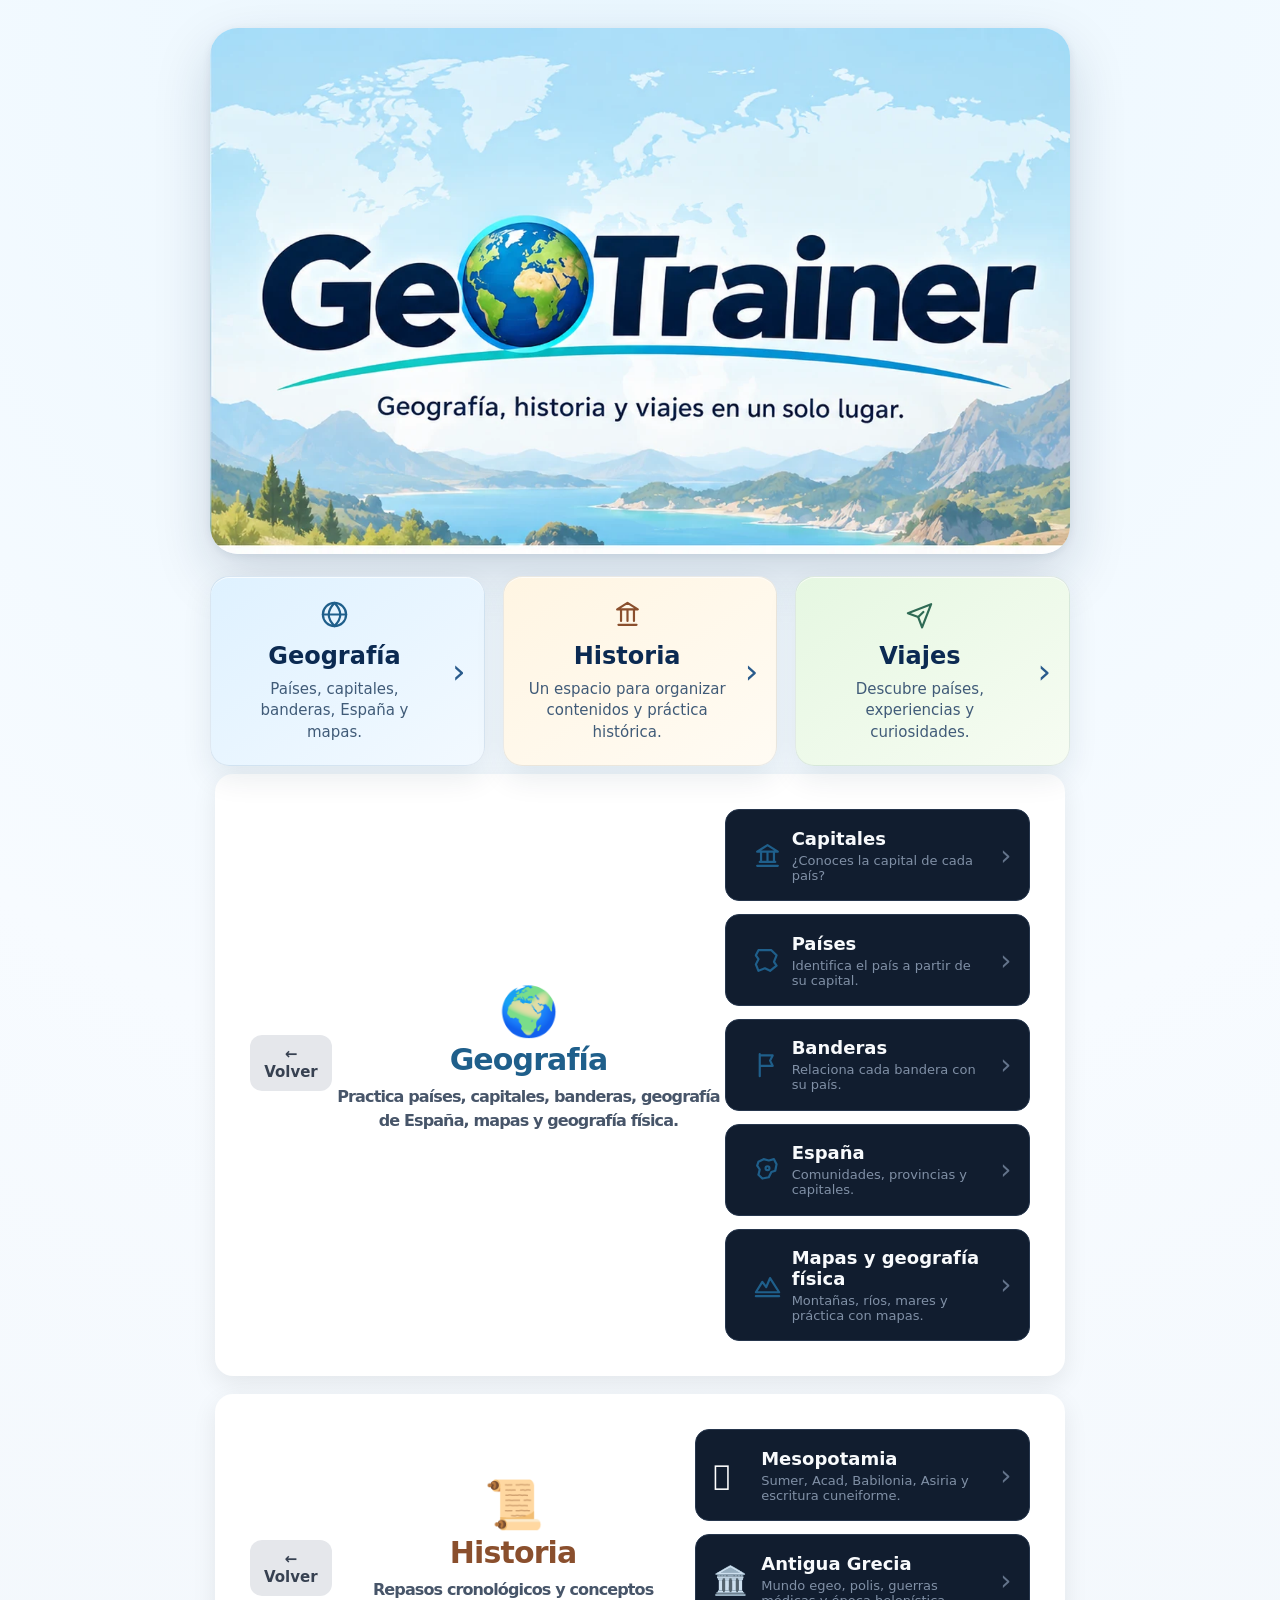
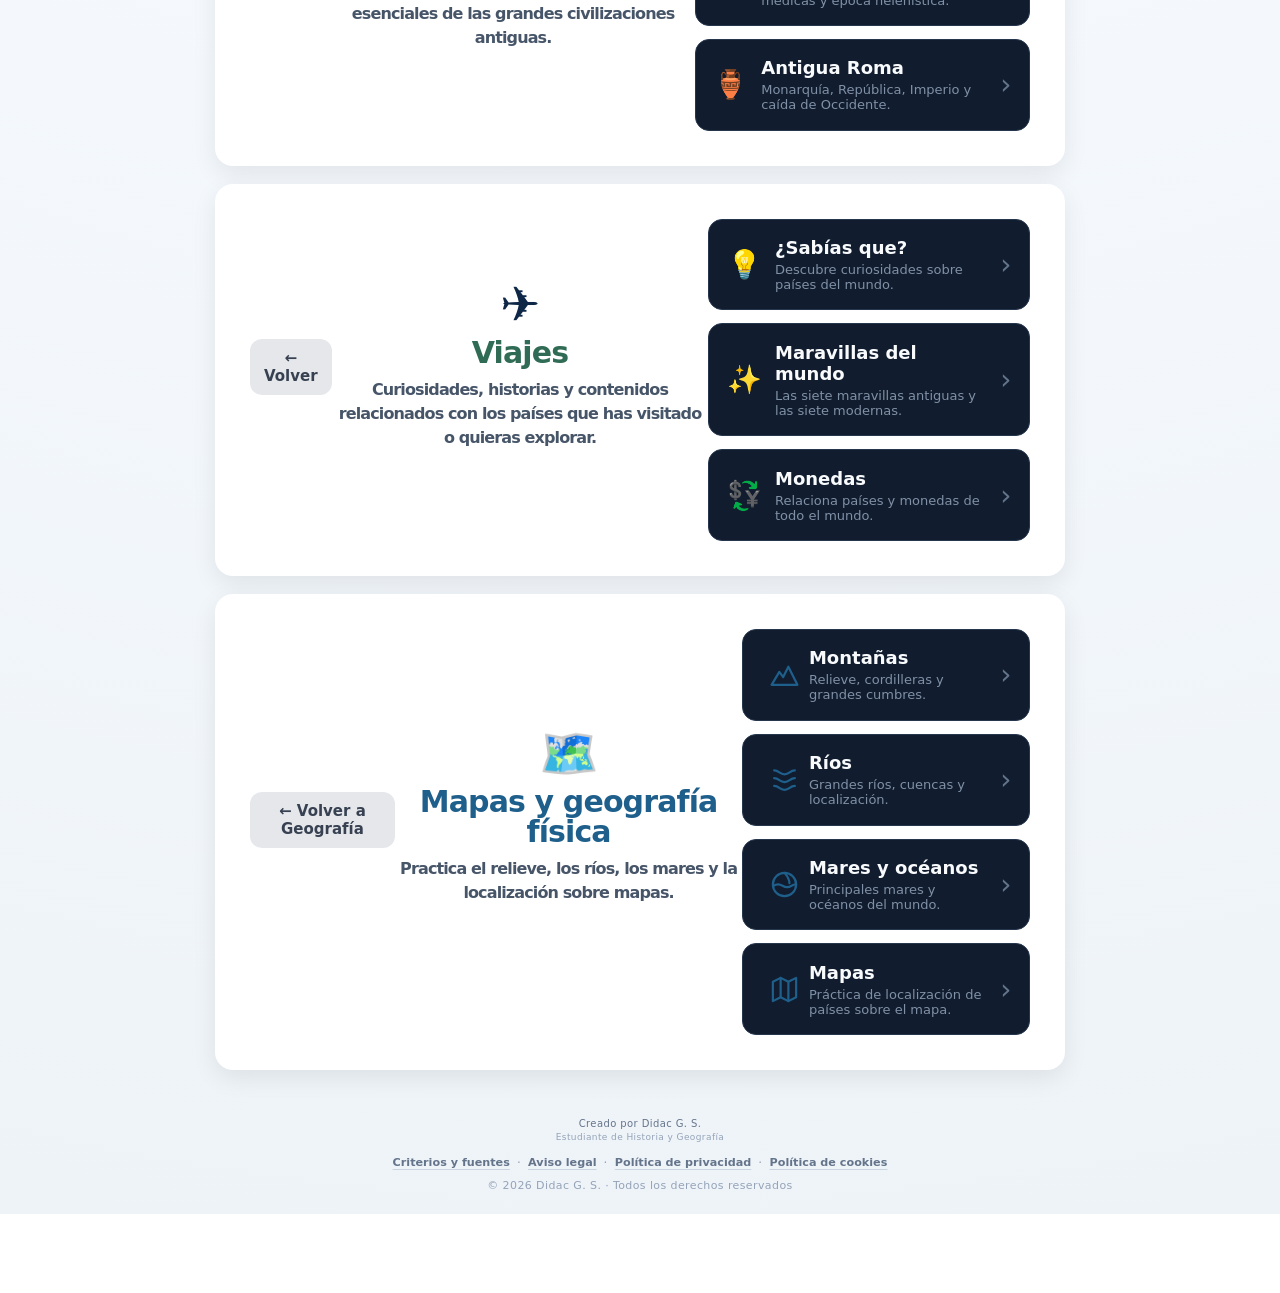
==== index.html @ 40dbd563 "Add files via upload" ====
<!DOCTYPE html>
<html lang="es">
<head>
  <meta charset="UTF-8">
  <meta name="viewport" content="width=device-width, initial-scale=1.0">
  <meta
    http-equiv="Content-Security-Policy"
    content="default-src 'self'; base-uri 'none'; object-src 'none'; script-src 'self'; style-src 'self'; img-src 'self' data:; font-src 'self'; connect-src 'none'; media-src 'self'; worker-src 'self'; manifest-src 'self'; form-action 'none'"
  >
  <meta name="referrer" content="no-referrer">

  <title>GeoTrainer</title>

  <meta name="theme-color" content="#0b2a52">
  <meta name="apple-mobile-web-app-capable" content="yes">
  <meta name="apple-mobile-web-app-status-bar-style" content="default">
  <meta name="apple-mobile-web-app-title" content="GeoTrainer">

  <link rel="icon" href="favicon.ico">
  <link rel="icon" type="image/png" sizes="32x32" href="favicon-32.png">
  <link rel="apple-touch-icon" sizes="180x180" href="apple-touch-icon.png">
  <link rel="manifest" href="site.webmanifest">

  <link rel="stylesheet" href="style.css?v=20261016-r2">
</head>

<body>

  <main class="container">

<header id="hero-principal" class="hero hero-portada">

  <h1 class="sr-only">
    GeoTrainer
  </h1>

  <img
    src="home-hero.webp"
    class="home-hero-image"
    alt="GeoTrainer. Geografía, historia y viajes en un solo lugar."
  >

</header>


    <!-- =========================
         PANTALLA PRINCIPAL
    ========================== -->

 
<section id="inicio" class="inicio-portada">
<div class="inicio-opciones">

    <button id="btn-geografia" class="boton-portada">
      <span class="boton-icono boton-icono-svg"><svg viewBox="0 0 24 24" aria-hidden="true" focusable="false"><circle cx="12" cy="12" r="9"></circle><path d="M3 12h18M12 3c3 3.2 4.5 6.2 4.5 9S15 17.8 12 21c-3-3.2-4.5-6.2-4.5-9S9 6.2 12 3Z"></path></svg></span>

      <span class="boton-texto">
        <strong>Geografía</strong>
        <small>Países, capitales, banderas, España y mapas.</small>
      </span>

      <span class="boton-flecha">›</span>
    </button>


    <button id="btn-historia" class="boton-portada">
      <span class="boton-icono boton-icono-svg"><svg viewBox="0 0 24 24" aria-hidden="true" focusable="false"><path d="M5 20h14M7 17V8m5 9V8m5 9V8M4 8h16L12 3 4 8Z"></path></svg></span>

      <span class="boton-texto">
        <strong>Historia</strong>
        <small>Un espacio para organizar contenidos y práctica histórica.</small>
      </span>

      <span class="boton-flecha">›</span>
    </button>


    <button id="btn-viajes" class="boton-portada">
      <span class="boton-icono boton-icono-svg"><svg viewBox="0 0 24 24" aria-hidden="true" focusable="false"><path d="m3 11 18-7-7 18-3-8-8-3Z"></path><path d="m11 14 4-4"></path></svg></span>

      <span class="boton-texto">
        <strong>Viajes</strong>
        <small>Descubre países, experiencias y curiosidades.</small>
      </span>

      <span class="boton-flecha">›</span>
    </button>

  </div>
</section>


<!-- =========================
     GEOGRAFÍA
========================== -->

<section id="geografia-menu" class="oculto">

  <button id="volver-geografia-inicio" class="btn-volver">
    ← Volver
  </button>

  <div class="espana-cabecera">
    <div class="espana-bandera">🌍</div>

    <h2>Geografía</h2>

    <p>
      Practica países, capitales, banderas, geografía de España,
      mapas y geografía física.
    </p>
  </div>

  <div class="inicio-opciones">

    <button id="btn-capitales" class="boton-portada">
      <span class="boton-icono boton-icono-svg"><svg viewBox="0 0 24 24" aria-hidden="true" focusable="false"><path d="M4 20h16M6 17h12M7 17V9m5 8V9m5 8V9M4 9h16L12 4 4 9Z"></path></svg></span>

      <span class="boton-texto">
        <strong>Capitales</strong>
        <small>¿Conoces la capital de cada país?</small>
      </span>

      <span class="boton-flecha">›</span>
    </button>


    <button id="btn-paises" class="boton-portada">
      <span class="boton-icono boton-icono-svg"><svg viewBox="0 0 24 24" aria-hidden="true" focusable="false"><path d="M5 4h10l4 4-2 5 2 3-5 4-4-2-5 2-2-5 2-4-2-3 2-4Z"></path></svg></span>

      <span class="boton-texto">
        <strong>Países</strong>
        <small>Identifica el país a partir de su capital.</small>
      </span>

      <span class="boton-flecha">›</span>
    </button>


    <button id="btn-banderas" class="boton-portada">
      <span class="boton-icono boton-icono-svg"><svg viewBox="0 0 24 24" aria-hidden="true" focusable="false"><path d="M6 21V4m0 1h10l-2 4 2 4H6"></path></svg></span>

      <span class="boton-texto">
        <strong>Banderas</strong>
        <small>Relaciona cada bandera con su país.</small>
      </span>

      <span class="boton-flecha">›</span>
    </button>


    <button id="btn-espana" class="boton-portada">
      <span class="boton-icono boton-icono-svg"><svg viewBox="0 0 24 24" aria-hidden="true" focusable="false"><path d="M5 6 9 4l4 1 4-1 2 4-1 5-3 1-2 4-5 1-3-3 1-4-2-3 1-3Z"></path><circle cx="12" cy="11" r="1.5"></circle></svg></span>

      <span class="boton-texto">
        <strong>España</strong>
        <small>Comunidades, provincias y capitales.</small>
      </span>

      <span class="boton-flecha">›</span>
    </button>


    <button id="btn-mapas-orografia" class="boton-portada">
      <span class="boton-icono boton-icono-svg"><svg viewBox="0 0 24 24" aria-hidden="true" focusable="false"><path d="m3 18 5-8 3 4 3-7 7 11H3Z"></path><path d="M3 21h18"></path></svg></span>

      <span class="boton-texto">
        <strong>Mapas y geografía física</strong>
        <small>Montañas, ríos, mares y práctica con mapas.</small>
      </span>

      <span class="boton-flecha">›</span>
    </button>

  </div>

</section>


<!-- =========================
     HISTORIA
========================== -->

<section id="historia-menu" class="oculto">

  <button id="volver-historia-inicio" class="btn-volver">
    ← Volver
  </button>

  <div class="espana-cabecera">
    <div class="espana-bandera">📜</div>

    <h2>Historia</h2>

    <p>
      Repasos cronológicos y conceptos esenciales de las grandes civilizaciones antiguas.
    </p>
  </div>

  <div class="inicio-opciones">

    <button class="boton-portada historia-tema-btn" data-historia-tema="mesopotamia">
      <span class="boton-icono">𒀭</span>
      <span class="boton-texto">
        <strong>Mesopotamia</strong>
        <small>Sumer, Acad, Babilonia, Asiria y escritura cuneiforme.</small>
      </span>
      <span class="boton-flecha">›</span>
    </button>

    <button class="boton-portada historia-tema-btn" data-historia-tema="grecia">
      <span class="boton-icono">🏛️</span>
      <span class="boton-texto">
        <strong>Antigua Grecia</strong>
        <small>Mundo egeo, polis, guerras médicas y época helenística.</small>
      </span>
      <span class="boton-flecha">›</span>
    </button>

    <button class="boton-portada historia-tema-btn" data-historia-tema="roma">
      <span class="boton-icono">🏺</span>
      <span class="boton-texto">
        <strong>Antigua Roma</strong>
        <small>Monarquía, República, Imperio y caída de Occidente.</small>
      </span>
      <span class="boton-flecha">›</span>
    </button>

  </div>

</section>


<section id="historia-tema" class="oculto">

  <button id="volver-historia-tema" class="btn-volver">
    ← Volver a Historia
  </button>

  <div id="historia-tema-contenido"></div>

</section>


<section id="historia-subtema" class="oculto">

  <button id="volver-historia-subtema" class="btn-volver">
    ← Volver al tema
  </button>

  <div id="historia-subtema-contenido"></div>

</section>


<!-- =========================
     VIAJES
========================== -->

<section id="viajes-menu" class="oculto">

  <button id="volver-viajes-inicio" class="btn-volver">
    ← Volver
  </button>

  <div class="espana-cabecera">
    <div class="espana-bandera">✈️</div>

    <h2>Viajes</h2>

    <p>
      Curiosidades, historias y contenidos relacionados con los países
      que has visitado o quieras explorar.
    </p>
  </div>

  <div class="inicio-opciones">

    <button id="btn-sabiasque" class="boton-portada">
      <span class="boton-icono">💡</span>

      <span class="boton-texto">
        <strong>¿Sabías que?</strong>
        <small>Descubre curiosidades sobre países del mundo.</small>
      </span>

      <span class="boton-flecha">›</span>
    </button>

    <button id="btn-maravillas" class="boton-portada">
      <span class="boton-icono">✨</span>

      <span class="boton-texto">
        <strong>Maravillas del mundo</strong>
        <small>Las siete maravillas antiguas y las siete modernas.</small>
      </span>

      <span class="boton-flecha">›</span>
    </button>


    <button id="btn-monedas" class="boton-portada">
      <span class="boton-icono">💱</span>

      <span class="boton-texto">
        <strong>Monedas</strong>
        <small>Relaciona países y monedas de todo el mundo.</small>
      </span>

      <span class="boton-flecha">›</span>
    </button>

  </div>

</section>




<!-- =========================
     MARAVILLAS DEL MUNDO
========================== -->

<section id="maravillas-menu" class="oculto">

  <button id="volver-maravillas-viajes" class="btn-volver">
    ← Volver a Viajes
  </button>

  <div class="espana-cabecera">
    <div class="espana-bandera">✨</div>

    <h2>Maravillas del mundo</h2>

    <p>
      Compara las siete maravillas de la Antigüedad con la lista moderna de New7Wonders.
    </p>
  </div>

  <div class="maravillas-selector">
    <button class="maravillas-tab activa" data-maravillas-grupo="antiguas">
      🏺 Antiguas
    </button>

    <button class="maravillas-tab" data-maravillas-grupo="modernas">
      🌍 Modernas
    </button>
  </div>

  <div id="maravillas-lista"></div>

</section>


<!-- =========================
     MONEDAS
========================== -->

<section id="monedas-menu" class="oculto">
  <button id="volver-monedas-viajes" class="btn-volver">← Volver a Viajes</button>

  <div class="espana-cabecera">
    <div class="espana-bandera">💱</div>
    <h2>Monedas</h2>
    <p>Aprende qué moneda utiliza cada país y practica también en sentido inverso.</p>
  </div>

  <div class="monedas-aviso">
    <strong>195 países soberanos</strong>
    <span>Se usa la moneda nacional o principal de referencia en los países con sistemas multimoneda. Actualizado a octubre de 2026.</span>
  </div>

  <div class="inicio-opciones">
    <button class="boton-portada monedas-modo" data-monedas-modo="pais-moneda">
      <span class="boton-icono">🌍</span>
      <span class="boton-texto">
        <strong>País → Moneda</strong>
        <small>Te damos el país y eliges su moneda.</small>
      </span>
      <span class="boton-flecha">›</span>
    </button>

    <button class="boton-portada monedas-modo" data-monedas-modo="moneda-pais">
      <span class="boton-icono">💵</span>
      <span class="boton-texto">
        <strong>Moneda → País</strong>
        <small>Te damos la moneda y eliges un país que la utiliza.</small>
      </span>
      <span class="boton-flecha">›</span>
    </button>
  </div>
</section>

<section id="monedas-config" class="oculto">
  <button id="volver-monedas-menu" class="btn-volver">← Volver a Monedas</button>

  <div class="espana-cabecera">
    <div id="monedas-config-icono" class="espana-bandera">💱</div>
    <h2 id="monedas-config-titulo">País → Moneda</h2>
    <p id="monedas-config-descripcion">Elige la zona geográfica y el tipo de partida.</p>
  </div>

  <div class="bloque-config">
    <label for="monedas-region">🌐 Zona geográfica</label>
    <select id="monedas-region">
      <option value="Todos">Todo el mundo</option>
      <option value="Europa">Europa</option>
      <option value="Asia">Asia</option>
      <option value="África">África</option>
      <option value="América">América</option>
      <option value="Oceanía">Oceanía</option>
    </select>
  </div>

  <div id="monedas-disponibles" class="monedas-disponibles"></div>

  <div class="espana-opciones">
    <button id="monedas-entrenamiento" class="boton-portada">
      <span class="boton-icono">♾️</span>
      <span class="boton-texto">
        <strong>Entrenamiento libre</strong>
        <small>Sin límite · aviso cada 15 preguntas.</small>
      </span>
      <span class="boton-flecha">›</span>
    </button>

    <button id="monedas-examen10" class="boton-portada">
      <span class="boton-icono">📝</span>
      <span class="boton-texto">
        <strong id="monedas-examen10-titulo">Examen · 10 preguntas</strong>
        <small>⏱ 10 s por pregunta · Sin repeticiones.</small>
      </span>
      <span class="boton-flecha">›</span>
    </button>

    <button id="monedas-examen20" class="boton-portada">
      <span class="boton-icono">🎯</span>
      <span class="boton-texto">
        <strong id="monedas-examen20-titulo">Examen · 20 preguntas</strong>
        <small id="monedas-examen20-subtitulo">⏱ 10 s por pregunta · Revisión final.</small>
      </span>
      <span class="boton-flecha">›</span>
    </button>
  </div>
</section>

<section id="monedas-juego" class="oculto">
  <button id="volver-monedas-desde-juego" class="btn-volver">← Volver a Monedas</button>

  <div class="info-partida">
    <span id="monedas-tipo-partida">Monedas</span>
    <span id="monedas-numero-pregunta">Pregunta 1</span>
    <span id="monedas-temporizador" class="temporizador oculto">⏱ 10 s</span>
  </div>

  <div class="marcador">
    <span>✅ <span id="monedas-aciertos">0</span></span>
    <span>❌ <span id="monedas-fallos">0</span></span>
  </div>

  <h2 id="monedas-pregunta">¿Cuál es la moneda de…?</h2>

  <div id="monedas-respuestas"></div>
  <div id="monedas-feedback" class="oculto"></div>

  <button id="monedas-siguiente" class="oculto">Siguiente pregunta →</button>
</section>

<div id="monedas-pausa" class="modal-entrenamiento oculto" role="dialog" aria-modal="true" aria-labelledby="monedas-pausa-titulo">
  <div class="modal-entrenamiento-contenido">
    <div class="modal-entrenamiento-icono">💱</div>
    <h2 id="monedas-pausa-titulo">¡Buen ritmo!</h2>
    <p id="monedas-pausa-texto">Llevas 15 preguntas. ¿Quieres seguir practicando?</p>
    <button id="monedas-continuar">Seguir practicando →</button>
    <button id="monedas-salir" class="btn-secundario">← Volver a Monedas</button>
  </div>
</div>

<section id="monedas-fin" class="oculto">
  <button id="volver-monedas-fin" class="btn-volver">← Volver a Monedas</button>
  <h2>Resultado</h2>
  <div id="monedas-resultado-examen"></div>
  <div id="monedas-revision-examen"></div>

  <div class="acciones-fin-examen">
    <button id="monedas-repetir-examen">↻ Repetir este examen</button>
    <button id="monedas-nuevo-examen">✦ Nuevo examen</button>
    <button id="monedas-repasar-fallos" class="btn-repasar-fallos oculto">🎯 Repasar solo mis fallos</button>
    <button id="monedas-volver-menu" class="btn-secundario">← Volver a Monedas</button>
  </div>
</section>


<!-- =========================
     MAPAS Y GEOGRAFÍA FÍSICA
========================== -->

<section id="mapas-orografia-menu" class="oculto">

  <button id="volver-mapas-orografia-geografia" class="btn-volver">
    ← Volver a Geografía
  </button>

  <div class="espana-cabecera">
    <div class="espana-bandera">🗺️</div>

    <h2>Mapas y geografía física</h2>

    <p>
      Practica el relieve, los ríos, los mares y la localización sobre mapas.
    </p>
  </div>

  <div class="inicio-opciones">

    <button id="btn-montanas" class="boton-portada">
      <span class="boton-icono boton-icono-svg"><svg viewBox="0 0 24 24" aria-hidden="true" focusable="false"><path d="m2 20 6-10 3 4 4-8 7 14H2Z"></path></svg></span>

      <span class="boton-texto">
        <strong>Montañas</strong>
        <small>Relieve, cordilleras y grandes cumbres.</small>
      </span>

      <span class="boton-flecha">›</span>
    </button>


    <button id="btn-rios" class="boton-portada">
      <span class="boton-icono boton-icono-svg"><svg viewBox="0 0 24 24" aria-hidden="true" focusable="false"><path d="M4 5c4 0 4 3 8 3s4-3 8-3M4 11c4 0 4 3 8 3s4-3 8-3M4 17c4 0 4 3 8 3s4-3 8-3"></path></svg></span>

      <span class="boton-texto">
        <strong>Ríos</strong>
        <small>Grandes ríos, cuencas y localización.</small>
      </span>

      <span class="boton-flecha">›</span>
    </button>


    <button id="btn-mares" class="boton-portada">
      <span class="boton-icono boton-icono-svg"><svg viewBox="0 0 24 24" aria-hidden="true" focusable="false"><circle cx="12" cy="12" r="9"></circle><path d="M3.5 13c2.5-1.5 4.5-1.5 7 0s4.5 1.5 7 0 3.5-1 3.5-1"></path><path d="M12 3c2.5 2.8 3.8 5.5 3.8 8"></path></svg></span>

      <span class="boton-texto">
        <strong>Mares y océanos</strong>
        <small>Principales mares y océanos del mundo.</small>
      </span>

      <span class="boton-flecha">›</span>
    </button>


    <button id="btn-mapas" class="boton-portada">
      <span class="boton-icono boton-icono-svg"><svg viewBox="0 0 24 24" aria-hidden="true" focusable="false"><path d="m3 6 6-3 6 3 6-3v15l-6 3-6-3-6 3V6Z"></path><path d="M9 3v15m6-12v15"></path></svg></span>

      <span class="boton-texto">
        <strong>Mapas</strong>
        <small>Práctica de localización de países sobre el mapa.</small>
      </span>

      <span class="boton-flecha">›</span>
    </button>

  </div>

</section>




<!-- =========================
     MONTAÑAS DEL MUNDO
========================== -->

<section id="montanas-menu" class="oculto">

  <button id="volver-montanas-orografia" class="btn-volver">
    ← Volver a Mapas y geografía física
  </button>

  <div class="espana-cabecera">
    <div class="espana-bandera">⛰️</div>

    <h2>Montañas del mundo</h2>

    <p>
      Aprende grandes cumbres y macizos relacionándolos con países,
      cordilleras y pistas geográficas.
    </p>
  </div>

  <div class="rios-opciones">

    <button class="boton-portada montanas-modo" data-montanas-modo="montana-pais">
      <span class="boton-icono">🌍</span>
      <span class="boton-texto">
        <strong>Montaña → País</strong>
        <small>¿En qué país o países se encuentra cada gran cumbre?</small>
      </span>
      <span class="boton-flecha">›</span>
    </button>

    <button class="boton-portada montanas-modo" data-montanas-modo="pais-montana">
      <span class="boton-icono">⛰️</span>
      <span class="boton-texto">
        <strong>País → Montaña</strong>
        <small>Identifica una montaña importante relacionada con cada país.</small>
      </span>
      <span class="boton-flecha">›</span>
    </button>

    <button class="boton-portada montanas-modo" data-montanas-modo="cordillera">
      <span class="boton-icono">🏔️</span>
      <span class="boton-texto">
        <strong>Montaña → Cordillera o región</strong>
        <small>Relaciona cada cumbre con su cordillera o macizo.</small>
      </span>
      <span class="boton-flecha">›</span>
    </button>

    <button class="boton-portada montanas-modo" data-montanas-modo="adivina">
      <span class="boton-icono">🧩</span>
      <span class="boton-texto">
        <strong>Adivina la montaña</strong>
        <small>Usa tres pistas geográficas para identificarla.</small>
      </span>
      <span class="boton-flecha">›</span>
    </button>

    <button id="btn-montanas-mapa" class="boton-portada">
      <span class="boton-icono">🗺️</span>
      <span class="boton-texto">
        <strong>Mapa mundial de montañas</strong>
        <small>Localiza e identifica las grandes cumbres sobre el mapa.</small>
      </span>
      <span class="boton-flecha">›</span>
    </button>

  </div>

  <div class="rios-nota">
    Base inicial: 28 montañas y cumbres destacadas de los principales continentes.
  </div>

</section>


<section id="montanas-config" class="oculto">

  <button id="volver-montanas-menu" class="btn-volver">
    ← Volver a Montañas
  </button>

  <div class="espana-cabecera">
    <div class="espana-bandera">⛰️</div>

    <h2 id="montanas-config-titulo">Montaña → País</h2>

    <p id="montanas-config-descripcion">
      Elige cómo quieres practicar.
    </p>
  </div>

  <div class="espana-opciones">

    <button id="montanas-entrenamiento" class="boton-portada">
      <span class="boton-icono">♾️</span>
      <span class="boton-texto">
        <strong>Entrenamiento libre</strong>
        <small>Sin límite · aviso cada 15 preguntas.</small>
      </span>
      <span class="boton-flecha">›</span>
    </button>

    <button id="montanas-examen10" class="boton-portada">
      <span class="boton-icono">📝</span>
      <span class="boton-texto">
        <strong>Examen · 10 preguntas</strong>
        <small>⏱ 10 s por pregunta · Sin repeticiones.</small>
      </span>
      <span class="boton-flecha">›</span>
    </button>

    <button id="montanas-examen20" class="boton-portada">
      <span class="boton-icono">🎯</span>
      <span class="boton-texto">
        <strong>Examen · 20 preguntas</strong>
        <small>⏱ 10 s por pregunta · Revisión final.</small>
      </span>
      <span class="boton-flecha">›</span>
    </button>

  </div>

</section>


<section id="montanas-juego" class="oculto">

  <button id="volver-montanas-desde-juego" class="btn-volver">
    ← Volver a Montañas
  </button>

  <div class="info-partida">
    <span id="montanas-tipo-partida">Montañas</span>
    <span id="montanas-numero-pregunta">Pregunta 1</span>
    <span id="montanas-temporizador" class="temporizador oculto">⏱ 10 s</span>
  </div>

  <div class="marcador">
    <span>✅ <span id="montanas-aciertos">0</span></span>
    <span>❌ <span id="montanas-fallos">0</span></span>
  </div>

  <h2 id="montanas-pregunta"></h2>

  <div id="montanas-pistas" class="montanas-pistas oculto"></div>

  <div id="montanas-respuestas"></div>

  <div id="montanas-feedback" class="oculto"></div>

  <button id="montanas-siguiente" class="oculto">
    Siguiente pregunta →
  </button>

</section>


<div
  id="montanas-pausa"
  class="modal-entrenamiento oculto"
  role="dialog"
  aria-modal="true"
  aria-labelledby="montanas-pausa-titulo"
>
  <div class="modal-entrenamiento-contenido">
    <div class="modal-entrenamiento-icono">⛰️</div>
    <h2 id="montanas-pausa-titulo">¡Buen ritmo!</h2>
    <p id="montanas-pausa-texto">Llevas 15 preguntas. ¿Quieres seguir practicando?</p>
    <button id="montanas-continuar">Seguir practicando →</button>
    <button id="montanas-salir" class="btn-secundario">← Volver a Montañas</button>
  </div>
</div>


<section id="montanas-fin" class="oculto">

  <button id="volver-montanas-fin" class="btn-volver">
    ← Volver a Montañas
  </button>

  <h2>Resultado</h2>

  <div id="montanas-resultado-examen"></div>
  <div id="montanas-revision-examen"></div>

  <div class="acciones-fin-examen">
    <button id="montanas-repetir-examen">↻ Repetir este examen</button>
    <button id="montanas-nuevo-examen">✦ Nuevo examen</button>
    <button id="montanas-repasar-fallos" class="btn-repasar-fallos oculto">
      🎯 Repasar solo mis fallos
    </button>
    <button id="montanas-volver-menu" class="btn-secundario">
      ← Volver a Montañas
    </button>
  </div>

</section>


<!-- =========================
     MARES Y OCÉANOS
========================== -->

<section id="mares-menu" class="oculto">

  <button id="volver-mares-orografia" class="btn-volver">
    ← Volver a Mapas y geografía física
  </button>

  <div class="espana-cabecera">
    <div class="espana-bandera">🌐</div>

    <h2>Mares y océanos</h2>

    <p>
      Repasa los grandes océanos y los principales mares del mundo.
    </p>
  </div>

  <div class="inicio-opciones">

    <button class="boton-portada mares-modo" data-mares-modo="pistas">
      <span class="boton-icono">🧩</span>

      <span class="boton-texto">
        <strong>Adivina el mar u océano</strong>
        <small>Tres pistas geográficas y cuatro posibles respuestas.</small>
      </span>

      <span class="boton-flecha">›</span>
    </button>

    <button class="boton-portada mares-modo" data-mares-modo="costa">
      <span class="boton-icono">🏖️</span>

      <span class="boton-texto">
        <strong>Mar → País</strong>
        <small>Elige un país que tenga costa en ese mar.</small>
      </span>

      <span class="boton-flecha">›</span>
    </button>

    <button id="btn-mares-mapa" class="boton-portada">
      <span class="boton-icono">🗺️</span>
      <span class="boton-texto">
        <strong>Mapa mundial de mares y océanos</strong>
        <small>Localiza e identifica las principales masas de agua.</small>
      </span>
      <span class="boton-flecha">›</span>
    </button>

  </div>

</section>


<section id="mares-config" class="oculto">

  <button id="volver-mares-menu" class="btn-volver">
    ← Volver a Mares y océanos
  </button>

  <div class="espana-cabecera">
    <div class="espana-bandera">🌐</div>

    <h2 id="mares-config-titulo">Adivina el mar u océano</h2>

    <p id="mares-config-descripcion">
      Elige cómo quieres practicar.
    </p>
  </div>

  <div class="espana-opciones">

    <button id="mares-entrenamiento" class="boton-portada">
      <span class="boton-icono">♾️</span>
      <span class="boton-texto">
        <strong>Entrenamiento libre</strong>
        <small>Sin límite · aviso cada 15 preguntas.</small>
      </span>
      <span class="boton-flecha">›</span>
    </button>

    <button id="mares-examen10" class="boton-portada">
      <span class="boton-icono">📝</span>
      <span class="boton-texto">
        <strong>Examen · 10 preguntas</strong>
        <small>⏱ 10 s por pregunta · Sin repeticiones.</small>
      </span>
      <span class="boton-flecha">›</span>
    </button>

    <button id="mares-examen20" class="boton-portada">
      <span class="boton-icono">🎯</span>
      <span class="boton-texto">
        <strong>Examen · 20 preguntas</strong>
        <small>⏱ 10 s por pregunta · Revisión final.</small>
      </span>
      <span class="boton-flecha">›</span>
    </button>

  </div>

</section>


<section id="mares-juego" class="oculto">

  <button id="volver-mares-desde-juego" class="btn-volver">
    ← Volver a Mares y océanos
  </button>

  <div class="info-partida">
    <span id="mares-tipo-partida">Mares</span>
    <span id="mares-numero-pregunta">Pregunta 1</span>
    <span id="mares-temporizador" class="temporizador oculto">⏱ 10 s</span>
  </div>

  <div class="marcador">
    <span>✅ <span id="mares-aciertos">0</span></span>
    <span>❌ <span id="mares-fallos">0</span></span>
  </div>

  <h2 id="mares-pregunta"></h2>

  <div id="mares-pistas" class="mares-pistas oculto"></div>

  <div id="mares-respuestas"></div>

  <div id="mares-feedback" class="oculto"></div>

  <button id="mares-siguiente" class="oculto">
    Siguiente pregunta →
  </button>

</section>


<div
  id="mares-pausa"
  class="modal-entrenamiento oculto"
  role="dialog"
  aria-modal="true"
  aria-labelledby="mares-pausa-titulo"
>
  <div class="modal-entrenamiento-contenido">
    <div class="modal-entrenamiento-icono">🌐</div>
    <h2 id="mares-pausa-titulo">¡Buen ritmo!</h2>
    <p id="mares-pausa-texto">Llevas 15 preguntas. ¿Quieres seguir practicando?</p>
    <button id="mares-continuar">Seguir practicando →</button>
    <button id="mares-salir" class="btn-secundario">← Volver a Mares y océanos</button>
  </div>
</div>


<section id="mares-fin" class="oculto">

  <button id="volver-mares-fin" class="btn-volver">
    ← Volver a Mares y océanos
  </button>

  <h2>Resultado</h2>

  <div id="mares-resultado-examen"></div>
  <div id="mares-revision-examen"></div>

  <div class="acciones-fin-examen">
    <button id="mares-repetir-examen">↻ Repetir este examen</button>
    <button id="mares-nuevo-examen">✦ Nuevo examen</button>
    <button id="mares-repasar-fallos" class="btn-repasar-fallos oculto">
      🎯 Repasar solo mis fallos
    </button>
    <button id="mares-volver-menu" class="btn-secundario">
      ← Volver a Mares y océanos
    </button>
  </div>

</section>


<!-- =========================
     MAPA MUNDIAL · GEOGRAFÍA FÍSICA
========================== -->

<section id="fisico-mapa" class="oculto mapa-ancho">
  <button id="volver-fisico" class="btn-volver">← Volver</button>

  <div class="espana-cabecera">
    <div class="espana-bandera">🗺️</div>
    <h2 id="fisico-titulo">Mapa mundial de geografía física</h2>
    <p id="fisico-descripcion">Localiza elementos físicos sobre un mapa mundial.</p>
  </div>

  <div id="fisico-selector" class="mapa-selector-panel">
    <p class="mapa-selector-intro">Elige el tipo de ejercicio:</p>
    <div class="inicio-opciones">
      <button class="boton-portada fisico-modo" data-fisico-modo="localiza">
        <span class="boton-icono">⌖</span>
        <span class="boton-texto"><strong>Localizar en el mapa</strong><small>Lee el nombre y toca su posición.</small></span>
        <span class="boton-flecha">›</span>
      </button>
      <button class="boton-portada fisico-modo" data-fisico-modo="identifica">
        <span class="boton-icono">◉</span>
        <span class="boton-texto"><strong>Identificar</strong><small>Observa el punto destacado y elige el nombre correcto.</small></span>
        <span class="boton-flecha">›</span>
      </button>
    </div>
  </div>

  <div id="fisico-juego" class="oculto">
    <div class="info-partida">
      <span>Mapa físico mundial</span>
      <span id="fisico-numero">Pregunta 1</span>
    </div>
    <div class="marcador"><span>✅ <span id="fisico-aciertos">0</span></span><span>❌ <span id="fisico-fallos">0</span></span></div>
    <h2 id="fisico-pregunta" class="mapa-pregunta"></h2>
    <p id="fisico-ayuda" class="mapas-ayuda"></p>
    <div id="fisico-lienzo" class="mapa-lienzo-amplio"></div>
    <div id="fisico-respuestas" class="mapa-respuestas oculto"></div>
    <div id="fisico-feedback" class="oculto feedback-unificado"></div>
    <div class="mapa-acciones"><button id="fisico-siguiente" class="oculto">Siguiente pregunta →</button><button id="fisico-cambiar-modo" class="btn-secundario">Cambiar modo</button></div>
  </div>
</section>


<!-- =========================
     RÍOS DEL MUNDO
========================== -->

<section id="rios-menu" class="oculto">

  <button id="volver-rios-orografia" class="btn-volver">
    ← Volver a Mapas y geografía física
  </button>

  <div class="espana-cabecera rios-cabecera">
    <div class="espana-bandera">🌊</div>

    <h2>Ríos del mundo</h2>

    <p>
      Aprende 50 grandes ríos del mundo relacionándolos con países,
      ciudades, desembocaduras y pistas geográficas.
    </p>
  </div>

  <div class="rios-opciones">

    <button class="boton-portada rios-modo" data-rios-modo="rio-paises">
      <span class="boton-icono">🌊</span>
      <span class="boton-texto">
        <strong>Río → Países</strong>
        <small>¿Por qué países pasa o qué fronteras recorre?</small>
      </span>
      <span class="boton-flecha">›</span>
    </button>

    <button class="boton-portada rios-modo" data-rios-modo="pais-rio">
      <span class="boton-icono">🌍</span>
      <span class="boton-texto">
        <strong>País → Río</strong>
        <small>Identifica un gran río relacionado con cada país.</small>
      </span>
      <span class="boton-flecha">›</span>
    </button>

    <button class="boton-portada rios-modo" data-rios-modo="ciudad-rio">
      <span class="boton-icono">🏙️</span>
      <span class="boton-texto">
        <strong>Ciudad → Río</strong>
        <small>París, Londres, Budapest, Roma… ¿qué río pasa por cada una?</small>
      </span>
      <span class="boton-flecha">›</span>
    </button>

    <button class="boton-portada rios-modo" data-rios-modo="desembocadura">
      <span class="boton-icono">🌅</span>
      <span class="boton-texto">
        <strong>Desembocaduras</strong>
        <small>Relaciona cada río con el mar, océano o río donde termina.</small>
      </span>
      <span class="boton-flecha">›</span>
    </button>

    <button class="boton-portada rios-modo" data-rios-modo="adivina">
      <span class="boton-icono">🧩</span>
      <span class="boton-texto">
        <strong>Adivina el río</strong>
        <small>Usa tres pistas geográficas para identificarlo.</small>
      </span>
      <span class="boton-flecha">›</span>
    </button>

    <button id="btn-rios-mapa" class="boton-portada">
      <span class="boton-icono">🗺️</span>
      <span class="boton-texto">
        <strong>Mapa de ríos de Europa</strong>
        <small>Localiza e identifica 16 ríos principales europeos.</small>
      </span>
      <span class="boton-flecha">›</span>
    </button>

  </div>

  <div class="rios-nota">
    Base actual: 50 grandes ríos del mundo. El mapa interactivo de ríos se centra por ahora en Europa.
  </div>

</section>


<!-- =========================
     CONFIGURACIÓN RÍOS
========================== -->

<section id="rios-config" class="oculto">

  <button id="volver-rios-menu" class="btn-volver">
    ← Volver a Ríos
  </button>

  <div class="espana-cabecera">
    <div id="rios-config-icono" class="espana-bandera">🌊</div>

    <h2 id="rios-config-titulo">
      Ríos del mundo
    </h2>

    <p id="rios-config-descripcion">
      Elige cómo quieres practicar.
    </p>
  </div>

  <div class="bloque-config">
    <label for="rios-region">🌐 Zona geográfica</label>
    <select id="rios-region">
      <option value="Todos">Todo el mundo</option>
      <option value="Europa">Europa</option>
      <option value="Asia">Asia</option>
      <option value="África">África</option>
      <option value="América">América</option>
      <option value="Oceanía">Oceanía</option>
    </select>
  </div>

  <div id="rios-disponibles" class="monedas-disponibles"></div>

  <div class="espana-opciones">

    <button id="rios-entrenamiento" class="boton-portada">
      <span class="boton-icono">♾️</span>
      <span class="boton-texto">
        <strong>Entrenamiento libre</strong>
        <small>Practica sin límite. Te avisaremos cada 15 preguntas.</small>
      </span>
      <span class="boton-flecha">›</span>
    </button>

    <button id="rios-examen10" class="boton-portada">
      <span class="boton-icono">📝</span>
      <span class="boton-texto">
        <strong>Examen · 10 preguntas</strong>
        <small id="rios-examen10-desc">⏱ 10 s por pregunta · Sin preguntas repetidas.</small>
      </span>
      <span class="boton-flecha">›</span>
    </button>

    <button id="rios-examen20" class="boton-portada">
      <span class="boton-icono">🎯</span>
      <span class="boton-texto">
        <strong>Examen · 20 preguntas</strong>
        <small id="rios-examen20-desc">⏱ 10 s por pregunta · Revisión completa al terminar.</small>
      </span>
      <span class="boton-flecha">›</span>
    </button>

  </div>

</section>


<!-- =========================
     JUEGO RÍOS
========================== -->

<section id="rios-juego" class="oculto">

  <button id="volver-rios-desde-juego" class="btn-volver">
    ← Volver a Ríos
  </button>

  <div class="info-partida">
    <span id="rios-tipo-partida">Ríos del mundo</span>
    <span id="rios-numero-pregunta">Pregunta 1</span>
    <span id="rios-temporizador" class="temporizador oculto">⏱ 10 s</span>
  </div>

  <div class="marcador">
    <span>✅ <span id="rios-aciertos">0</span></span>
    <span>❌ <span id="rios-fallos">0</span></span>
  </div>

  <h2 id="rios-pregunta">
    Pregunta
  </h2>

  <div id="rios-pistas" class="rios-pistas oculto"></div>

  <div id="rios-respuestas">
  </div>

  <div id="rios-resultado" class="oculto">
  </div>

  <button id="rios-siguiente" class="oculto">
    Siguiente pregunta →
  </button>

</section>


<!-- =========================
     PAUSA RÍOS
========================== -->

<div
  id="rios-pausa"
  class="modal-entrenamiento oculto"
  role="dialog"
  aria-modal="true"
  aria-labelledby="rios-pausa-titulo"
>

  <div class="modal-entrenamiento-contenido">

    <div class="modal-entrenamiento-icono">🌊</div>

    <h2 id="rios-pausa-titulo">
      ¡Buen ritmo!
    </h2>

    <p id="rios-pausa-texto">
      Llevas 15 preguntas. ¿Quieres seguir practicando?
    </p>

    <button id="rios-continuar">
      Seguir practicando →
    </button>

    <button id="rios-salir" class="btn-secundario">
      ← Volver a Ríos
    </button>

  </div>

</div>


<!-- =========================
     RESULTADO RÍOS
========================== -->

<section id="rios-fin" class="oculto">

  <button id="volver-rios-fin" class="btn-volver">
    ← Volver a Ríos
  </button>

  <h2>Resultado</h2>

  <div id="rios-resultado-examen"></div>

  <div id="rios-revision-examen"></div>

  <div class="acciones-fin-examen">

    <button id="rios-repetir-examen">
      ↻ Repetir este examen
    </button>

    <button id="rios-nuevo-examen">
      ✦ Nuevo examen
    </button>

    <button id="rios-repasar-fallos" class="btn-repasar-fallos oculto">
      🎯 Repasar solo mis fallos
    </button>

    <button id="rios-volver-menu" class="btn-secundario">
      ← Volver a Ríos
    </button>

  </div>

</section>


<!-- =========================
     MAPA DE RÍOS
========================== -->

<section id="rios-mapa-proximamente" class="oculto">

  <button id="volver-rios-mapa" class="btn-volver">
    ← Volver a Ríos
  </button>

  <div id="rios-mapa-selector">

    <div class="espana-cabecera">
      <div class="espana-bandera">🗺️</div>

      <h2>Mapa de ríos</h2>

      <p>
        Practica con 16 de los principales ríos europeos sobre un mapa interactivo.
      </p>
    </div>

    <div class="rios-opciones">

      <button class="boton-portada rios-mapa-modo" data-rios-mapa-modo="localiza">
        <span class="boton-icono">🎯</span>
        <span class="boton-texto">
          <strong>Localiza el río</strong>
          <small>Te damos el nombre y tú tocas su trazado en el mapa.</small>
        </span>
        <span class="boton-flecha">›</span>
      </button>

      <button class="boton-portada rios-mapa-modo" data-rios-mapa-modo="identifica">
        <span class="boton-icono">🔎</span>
        <span class="boton-texto">
          <strong>Identifica el río</strong>
          <small>Se destaca un trazado y eliges qué río es.</small>
        </span>
        <span class="boton-flecha">›</span>
      </button>

    </div>

    <div class="rios-nota">
      Mapa didáctico con trazados simplificados para facilitar el aprendizaje.
    </div>

  </div>


  <div id="rios-mapa-juego" class="oculto">

    <button id="rios-mapa-cambiar-modo" class="btn-volver">
      ← Cambiar modo
    </button>

    <div class="info-partida">
      <span id="rios-mapa-tipo">Mapa de ríos</span>
      <span id="rios-mapa-numero">Pregunta 1</span>
    </div>

    <div class="marcador">
      <span>✅ <span id="rios-mapa-aciertos">0</span></span>
      <span>❌ <span id="rios-mapa-fallos">0</span></span>
    </div>

    <h2 id="rios-mapa-pregunta">
      Localiza…
    </h2>

    <p id="rios-mapa-ayuda" class="mapas-ayuda">
      Toca directamente el trazado del río.
    </p>

    <div id="rios-mapa-lienzo" class="rios-mapa-lienzo"></div>

    <div id="rios-mapa-respuestas" class="rios-mapa-respuestas oculto"></div>

    <div id="rios-mapa-feedback" class="oculto"></div>

    <button id="rios-mapa-siguiente" class="oculto">
      Siguiente pregunta →
    </button>

  </div>

</section>




<!-- =========================
     MAPAS INTERACTIVOS
========================== -->

<section id="mapas-menu" class="oculto">

  <button id="volver-mapas-orografia" class="btn-volver">
    ← Volver a Mapas y geografía física
  </button>

  <div class="espana-cabecera">
    <div class="espana-bandera">🗺️</div>

    <h2>Mapas</h2>

    <p>
      Aprende a localizar países y capitales directamente sobre el mapa.
    </p>
  </div>

  <div class="inicio-opciones">

    <button class="boton-portada mapas-modo" data-mapas-modo="paises">
      <span class="boton-icono">🌍</span>
      <span class="boton-texto">
        <strong>Localizar países</strong>
        <small>Toca directamente el país que se te pide.</small>
      </span>
      <span class="boton-flecha">›</span>
    </button>

    <button class="boton-portada mapas-modo" data-mapas-modo="capitales">
      <span class="boton-icono">📍</span>
      <span class="boton-texto">
        <strong>Localizar capitales</strong>
        <small>Identifica la posición de cada capital sobre el mapa.</small>
      </span>
      <span class="boton-flecha">›</span>
    </button>

  </div>

</section>


<!-- =========================
     MAPAS - CONTINENTE
========================== -->

<section id="mapas-continente" class="oculto">

  <button id="volver-mapas-modo" class="btn-volver">
    ← Volver a Mapas
  </button>

  <div class="espana-cabecera">
    <div id="mapas-continente-icono" class="espana-bandera">🌍</div>

    <h2 id="mapas-continente-titulo">
      Elige continente
    </h2>

    <p>
      Elige continente y practica países o capitales directamente sobre el mapa.
    </p>
  </div>

  <div class="mapas-continentes-grid">

    <button id="mapas-europa" class="boton-portada">
      <span class="boton-icono">🇪🇺</span>
      <span class="boton-texto">
        <strong>Europa</strong>
        <small>Disponible · 45 países y capitales.</small>
      </span>
      <span class="boton-flecha">›</span>
    </button>

    <button id="mapas-asia" class="boton-portada">
      <span class="boton-icono">🌏</span>
      <span class="boton-texto">
        <strong>Asia</strong>
        <small>47 Estados del criterio de GeoTrainer.</small>
      </span>
      <span class="boton-flecha">›</span>
    </button>

    <button id="mapas-africa" class="boton-portada">
      <span class="boton-icono">🌍</span>
      <span class="boton-texto">
        <strong>África</strong>
        <small>54 Estados y sus capitales.</small>
      </span>
      <span class="boton-flecha">›</span>
    </button>

    <button id="mapas-america" class="boton-portada">
      <span class="boton-icono">🌎</span>
      <span class="boton-texto">
        <strong>América</strong>
        <small>35 Estados de América del Norte, Centro, Caribe y Sur.</small>
      </span>
      <span class="boton-flecha">›</span>
    </button>

    <button id="mapas-oceania" class="boton-portada">
      <span class="boton-icono">🌊</span>
      <span class="boton-texto">
        <strong>Oceanía</strong>
        <small>14 Estados insulares y continentales.</small>
      </span>
      <span class="boton-flecha">›</span>
    </button>

  </div>

</section>


<!-- =========================
     MAPAS - CONFIGURACIÓN
========================== -->

<section id="mapas-config" class="oculto">

  <button id="volver-mapas-continente" class="btn-volver">
    ← Volver a continentes
  </button>

  <div class="espana-cabecera">
    <div id="mapas-config-icono" class="espana-bandera">🗺️</div>

    <h2 id="mapas-config-titulo">
      Europa
    </h2>

    <p id="mapas-config-descripcion">
      Elige cómo quieres practicar.
    </p>
  </div>

  <div class="espana-opciones">

    <button id="mapas-entrenamiento" class="boton-portada">
      <span class="boton-icono">♾️</span>
      <span class="boton-texto">
        <strong>Entrenamiento libre</strong>
        <small>Sin límite · aviso cada 15 preguntas.</small>
      </span>
      <span class="boton-flecha">›</span>
    </button>

    <button id="mapas-examen10" class="boton-portada">
      <span class="boton-icono">📝</span>
      <span class="boton-texto">
        <strong>Examen · 10 preguntas</strong>
        <small>⏱ 10 s por pregunta · Sin repeticiones.</small>
      </span>
      <span class="boton-flecha">›</span>
    </button>

    <button id="mapas-examen20" class="boton-portada">
      <span class="boton-icono">🎯</span>
      <span class="boton-texto">
        <strong>Examen · 20 preguntas</strong>
        <small>⏱ 10 s por pregunta · Revisión al terminar.</small>
      </span>
      <span class="boton-flecha">›</span>
    </button>

  </div>

</section>


<!-- =========================
     MAPAS - JUEGO
========================== -->

<section id="mapas-juego" class="oculto">

  <button id="volver-mapas-desde-juego" class="btn-volver">
    ← Volver a Mapas
  </button>

  <div class="info-partida">
    <span id="mapas-tipo-partida">Europa</span>
    <span id="mapas-numero-pregunta">Pregunta 1</span>
    <span id="mapas-temporizador" class="temporizador oculto">⏱ 10 s</span>
  </div>

  <div class="marcador">
    <span>✅ <span id="mapas-aciertos">0</span></span>
    <span>❌ <span id="mapas-fallos">0</span></span>
  </div>

  <h2 id="mapas-pregunta">
    Localiza…
  </h2>

  <p id="mapas-ayuda" class="mapas-ayuda">
    Toca directamente sobre el mapa.
  </p>

  <div id="mapas-lienzo" class="mapas-lienzo">
  </div>

  <div id="mapas-feedback" class="oculto">
  </div>

  <button id="mapas-siguiente" class="oculto">
    Siguiente pregunta →
  </button>

</section>


<!-- =========================
     MAPAS - PAUSA ENTRENAMIENTO
========================== -->

<div
  id="mapas-pausa"
  class="modal-entrenamiento oculto"
  role="dialog"
  aria-modal="true"
  aria-labelledby="mapas-pausa-titulo"
>

  <div class="modal-entrenamiento-contenido">

    <div class="modal-entrenamiento-icono">🗺️</div>

    <h2 id="mapas-pausa-titulo">
      ¡Buen ritmo!
    </h2>

    <p id="mapas-pausa-texto">
      Llevas 15 preguntas. ¿Quieres seguir practicando?
    </p>

    <button id="mapas-continuar">
      Seguir practicando →
    </button>

    <button id="mapas-salir" class="btn-secundario">
      ← Volver a Mapas
    </button>

  </div>

</div>


<!-- =========================
     MAPAS - RESULTADO
========================== -->

<section id="mapas-fin" class="oculto">

  <button id="volver-mapas-fin" class="btn-volver">
    ← Volver a Mapas
  </button>

  <h2>Resultado</h2>

  <div id="mapas-resultado-examen"></div>

  <div id="mapas-revision-examen"></div>

  <div class="acciones-fin-examen">

    <button id="mapas-repetir-examen">
      ↻ Repetir este examen
    </button>

    <button id="mapas-nuevo-examen">
      ✦ Nuevo examen
    </button>

    <button id="mapas-repasar-fallos" class="btn-repasar-fallos oculto">
      🎯 Repasar solo mis fallos
    </button>

    <button id="mapas-volver-menu" class="btn-secundario">
      ← Volver a Mapas
    </button>

  </div>

</section>





    <!-- =========================
         CONFIGURACIÓN
    ========================== -->
<!-- =========================
     BANDERAS
========================== -->

<section id="banderas-menu" class="oculto">

  <button id="volver-banderas-inicio" class="btn-volver">
    ← Volver
  </button>

  <div class="espana-cabecera">

    <div class="espana-bandera">🚩</div>

    <h2>Banderas del mundo</h2>

    <p>
      Practica en los dos sentidos: reconoce el país por su bandera
      o elige la bandera correcta de cada país.
    </p>

  </div>

  <div class="banderas-opciones">

    <button id="btn-bandera-pais" class="boton-portada">
      <span class="boton-icono">🏳️</span>

      <span class="boton-texto">
        <strong>Bandera → País</strong>
        <small>Observa la bandera e identifica el país o territorio.</small>
      </span>

      <span class="boton-flecha">›</span>
    </button>

    <button id="btn-pais-bandera" class="boton-portada">
      <span class="boton-icono">🌍</span>

      <span class="boton-texto">
        <strong>País → Bandera</strong>
        <small>Lee el nombre y elige su bandera.</small>
      </span>

      <span class="boton-flecha">›</span>
    </button>

  </div>

</section>

<!-- =========================
     ESPAÑA
========================== -->

<section id="espana-menu" class="oculto">

  <button id="volver-espana-inicio" class="btn-volver">
    ← Volver
  </button>

  <div class="espana-cabecera">
    <div class="espana-bandera">🇪🇸</div>

    <h2>Geografía de España</h2>

    <p>
      Aprende comunidades autónomas, provincias
      y capitales de provincia.
    </p>
  </div>


  <div class="espana-opciones">

    <button id="btn-espana-capitales" class="boton-portada">
      <span class="boton-icono">🏛️</span>

      <span class="boton-texto">
        <strong>Capitales de provincia</strong>
        <small>Relaciona cada provincia con su capital.</small>
      </span>

      <span class="boton-flecha">›</span>
    </button>

<button id="btn-espana-comunidades" class="boton-portada">

  <span class="boton-icono">🏛️</span>

  <span class="boton-texto">
    <strong>Comunidades autónomas</strong>
    <small>Aprende las 17 comunidades y sus provincias.</small>
  </span>

  <span class="boton-flecha">›</span>

</button>
    <button id="btn-espana-provincia-comunidad" class="boton-portada">
      <span class="boton-icono">🗺️</span>

      <span class="boton-texto">
        <strong>Provincia → Comunidad</strong>
        <small>¿A qué comunidad autónoma pertenece?</small>
      </span>

      <span class="boton-flecha">›</span>
    </button>


    <button id="btn-espana-comunidad-provincia" class="boton-portada">
      <span class="boton-icono">📍</span>

      <span class="boton-texto">
        <strong>Comunidad → Provincia</strong>
        <small>Identifica las provincias de cada comunidad.</small>
      </span>

      <span class="boton-flecha">›</span>
    </button>


    <button id="btn-espana-mapa" class="boton-portada">
      <span class="boton-icono">🗺️</span>
      <span class="boton-texto">
        <strong>Mapa de España</strong>
        <small>Provincias, comunidades, ríos y principales sistemas montañosos.</small>
      </span>
      <span class="boton-flecha">›</span>
    </button>

    <button id="btn-espana-mixto" class="boton-portada">
      <span class="boton-icono">🎯</span>

      <span class="boton-texto">
        <strong>Modo mixto</strong>
        <small>Combina todo lo anterior.</small>
      </span>

      <span class="boton-flecha">›</span>
    </button>

  </div>

</section>

<!-- =========================
     MAPA DIDÁCTICO DE ESPAÑA
========================== -->
<section id="espana-mapa" class="oculto mapa-ancho">
  <button id="volver-espana-mapa" class="btn-volver">← Volver a España</button>
  <div class="espana-cabecera">
    <div class="espana-bandera">🇪🇸</div>
    <h2>Mapa de España</h2>
    <p>Práctica espacial de provincias, comunidades autónomas, ríos y relieve.</p>
  </div>
  <div class="mapa-didactico-aviso">En provincias y comunidades se usan puntos de referencia didácticos; no sustituyen sus límites administrativos exactos.</div>
  <div id="espana-mapa-selector" class="mapa-selector-panel">
    <div class="inicio-opciones">
      <button class="boton-portada espana-mapa-modo" data-espana-mapa-modo="provincia"><span class="boton-icono">📍</span><span class="boton-texto"><strong>Provincias</strong><small>Localiza cada provincia mediante la posición de su capital.</small></span><span class="boton-flecha">›</span></button>
      <button class="boton-portada espana-mapa-modo" data-espana-mapa-modo="comunidad"><span class="boton-icono">🧭</span><span class="boton-texto"><strong>Comunidades autónomas</strong><small>Localiza el centro didáctico de cada comunidad.</small></span><span class="boton-flecha">›</span></button>
      <button class="boton-portada espana-mapa-modo" data-espana-mapa-modo="rios"><span class="boton-icono">🌊</span><span class="boton-texto"><strong>Ríos de España</strong><small>Localiza ocho grandes ríos mediante trazados simplificados.</small></span><span class="boton-flecha">›</span></button>
      <button class="boton-portada espana-mapa-modo" data-espana-mapa-modo="relieve"><span class="boton-icono">⛰️</span><span class="boton-texto"><strong>Sistemas montañosos</strong><small>Localiza siete grandes unidades del relieve peninsular.</small></span><span class="boton-flecha">›</span></button>
    </div>
  </div>
  <div id="espana-mapa-juego" class="oculto">
    <div class="info-partida"><span>Mapa de España</span><span id="espana-mapa-numero">Pregunta 1</span></div>
    <div class="marcador"><span>✅ <span id="espana-mapa-aciertos">0</span></span><span>❌ <span id="espana-mapa-fallos">0</span></span></div>
    <h2 id="espana-mapa-pregunta" class="mapa-pregunta"></h2>
    <p id="espana-mapa-ayuda" class="mapas-ayuda"></p>
    <div id="espana-mapa-lienzo" class="mapa-lienzo-amplio"></div>
    <div id="espana-mapa-feedback" class="oculto feedback-unificado"></div>
    <div class="mapa-acciones"><button id="espana-mapa-siguiente" class="oculto">Siguiente pregunta →</button><button id="espana-mapa-cambiar" class="btn-secundario">Cambiar modo</button></div>
  </div>
</section>

    <!-- =========================
     CONFIGURACIÓN ESPAÑA
========================== -->

<section id="espana-config" class="oculto">

  <button id="volver-espana-menu" class="btn-volver">
    ← Volver
  </button>

  <div class="espana-cabecera">

    <div class="espana-bandera">🇪🇸</div>

    <h2 id="titulo-espana-config">
      Capitales de provincia
    </h2>

    <p>
      ¿Cómo quieres practicar?
    </p>

  </div>


  <div class="espana-opciones">

    <button id="espana-entrenamiento" class="boton-portada">

      <span class="boton-icono">♾️</span>

      <span class="boton-texto">
        <strong>Entrenamiento libre</strong>
        <small>Responde tantas preguntas como quieras.</small>
      </span>

      <span class="boton-flecha">›</span>

    </button>


    <button id="espana-examen10" class="boton-portada">

      <span class="boton-icono">📝</span>

      <span class="boton-texto">
        <strong>Examen · 10 preguntas</strong>
        <small>⏱ 10 s por pregunta · Resultado final al terminar.</small>
      </span>

      <span class="boton-flecha">›</span>

    </button>


    <button id="espana-examen20" class="boton-portada">

      <span class="boton-icono">🎯</span>

      <span class="boton-texto">
        <strong>Examen · 20 preguntas</strong>
        <small>⏱ 10 s por pregunta · Una prueba más completa.</small>
      </span>

      <span class="boton-flecha">›</span>

    </button>

  </div>

</section>
    <!-- =========================
     ¿SABÍAS QUE? - LISTA
========================== -->

<section id="sabiasque-menu" class="oculto">

  <button id="volver-sabiasque-inicio" class="btn-volver">
    ← Volver
  </button>

  <div class="espana-cabecera">

    <div class="espana-bandera">💡</div>

    <h2>¿Sabías que?</h2>

    <p>
      Curiosidades, historias y datos sobre países del mundo.
    </p>

  </div>

  <div id="lista-sabiasque">
    <!-- Aquí aparecerán automáticamente tus publicaciones -->
  </div>

</section>


<!-- =========================
     ¿SABÍAS QUE? - ARTÍCULO
========================== -->

<section id="sabiasque-detalle" class="oculto">

  <button id="volver-sabiasque-lista" class="btn-volver">
    ← Volver
  </button>

  <div id="contenido-sabiasque">
    <!-- Aquí aparecerá la curiosidad completa -->
  </div>

</section>
    <section id="sabiasque-seccion" class="oculto">

  <button id="volver-sabiasque-pais" class="btn-volver">
    ← Volver a Kirguistán
  </button>

  <div id="contenido-sabiasque-seccion">
    <!-- Aquí aparecerá Historia, Curiosidades, Gastronomía o Geografía -->
  </div>

</section>
    <section id="configuracion" class="oculto">

      <button id="volver-inicio" class="btn-volver">
        ← Volver
      </button>

      <h2 id="titulo-configuracion">
        Configurar partida
      </h2>
<div class="bloque-config">

  <label for="contenido">
    🌐 Contenido
  </label>

  <select id="contenido">

    <option value="estados">
      Países soberanos
    </option>

    <option value="todos">
      Países + territorios
    </option>

    <option value="territorios">
      Solo territorios
    </option>

  </select>

</div>

      <div class="bloque-config">

       <select id="continente">

  <option value="Todos">
    Todo el mundo
  </option>

  <option value="Europa">
    Europa
  </option>

  <option value="Asia">
    Asia
  </option>

  <option value="África">
    África
  </option>

  <option value="Norteamérica">
    Norteamérica
  </option>

  <option value="Centroamérica">
    Centroamérica
  </option>

  <option value="Caribe">
    Caribe
  </option>

  <option value="Sudamérica">
    Sudamérica
  </option>

  <option value="Oceanía">
    Oceanía
  </option>

</select>

          
      </div>


      <div class="bloque-config">

        <label for="modo-juego">
          🎯 Modo
        </label>

        <select id="modo-juego">

          <option value="entrenamiento">
            Entrenamiento libre
          </option>

          <option value="examen10">
            Examen · 10 preguntas · 10 s/pregunta
          </option>

          <option value="examen20">
            Examen · 20 preguntas · 10 s/pregunta
          </option>

        </select>

      </div>


      <button id="btn-empezar">
        Empezar →
      </button>

    </section>


    <!-- =========================
         JUEGO
    ========================== -->

    <section id="juego" class="oculto">

      <button id="volver-menu" class="btn-volver">
        ← Volver al menú
      </button>


      <div class="info-partida">

        <span id="tipo-partida">
          Capitales
        </span>

        <span id="continente-partida">
          Todo el mundo
        </span>

      </div>


      <div class="marcador">

        <span id="numero-pregunta">
          Pregunta 1
        </span>

        <span id="temporizador" class="temporizador oculto">
          ⏱ 10 s
        </span>

        <span>
          ✅ <span id="aciertos">0</span>
          &nbsp;
          ❌ <span id="fallos">0</span>
        </span>

      </div>


      <h2 id="pregunta">
        Pregunta
      </h2>


      <div id="respuestas">
      </div>


      <div id="resultado">
      </div>


      <!-- MAPA QUE APARECE SI FALLAS -->

      <div id="mapa-error" class="oculto">

        <h3>
          🗺️ ¿Dónde está?
        </h3>

        <p id="mapa-titulo"></p>

        <div id="mapa-svg"></div>

        <p class="mapa-ayuda">
          El país preguntado está señalado en rojo.
        </p>

      </div>


      <button id="siguiente" class="oculto">
        Siguiente pregunta →
      </button>

    </section>


    <!-- =========================
         PAUSA DE ENTRENAMIENTO
    ========================== -->

    <div
      id="pausa-entrenamiento"
      class="modal-entrenamiento oculto"
      role="dialog"
      aria-modal="true"
      aria-labelledby="titulo-pausa-entrenamiento"
    >

      <div class="modal-entrenamiento-contenido">

        <div class="modal-entrenamiento-icono">
          🎯
        </div>

        <h2 id="titulo-pausa-entrenamiento">
          ¡Buen ritmo!
        </h2>

        <p id="texto-pausa-entrenamiento">
          Llevas 15 preguntas. ¿Quieres seguir practicando?
        </p>

        <button id="continuar-entrenamiento">
          Seguir practicando →
        </button>

        <button
          id="salir-entrenamiento"
          class="btn-secundario"
        >
          ← Volver al menú
        </button>

      </div>

    </div>


    <!-- =========================
         RESULTADO DEL EXAMEN
    ========================== -->

    <section id="fin-examen" class="oculto">

      <h2>
        🏁 Examen terminado
      </h2>

      <div id="resultado-examen">
      </div>

      <div id="revision-examen-final">
      </div>

      <div class="acciones-fin-examen">

        <button id="repetir-examen">
          ↻ Repetir este examen
        </button>

        <button id="nuevo-examen">
          ✦ Nuevo examen
        </button>

        <button id="repasar-fallos" class="btn-repasar-fallos oculto">
          🎯 Repasar solo mis fallos
        </button>

        <button id="volver-fin" class="btn-secundario">
          ← Volver al menú
        </button>

      </div>

    </section>



<!-- =========================
     CRITERIOS Y FUENTES
========================== -->
<section id="criterios-fuentes" class="oculto legal-page">
  <button id="volver-criterios-fuentes" class="btn-volver">← Volver</button>
  <div class="legal-header">
    <span class="legal-icono">◎</span>
    <h2>Criterios y fuentes</h2>
    <p>Cómo se organizan y revisan los contenidos de GeoTrainer.</p>
  </div>
  <div class="legal-content">
    <h3>1. Estados incluidos</h3>
    <p>La base principal de GeoTrainer utiliza 195 Estados: los 193 miembros de Naciones Unidas y los dos Estados observadores, Santa Sede y Estado de Palestina. Algunos territorios o entidades con estatus particular pueden aparecer en contenidos específicos, pero no se contabilizan dentro de esos 195.</p>

    <h3>2. Continentes y países transcontinentales</h3>
    <p>Para que los ejercicios sean consistentes se aplica un criterio didáctico único. En la clasificación actual, Rusia se trabaja en Europa, Turquía en Asia y Chipre en Europa. En geografía existen otros criterios válidos para determinados Estados transcontinentales; esta clasificación sirve únicamente para mantener estable el banco de preguntas.</p>

    <h3>3. Capitales con casos especiales</h3>
    <p>Cuando un Estado presenta varias capitales, sedes institucionales o situaciones particulares, GeoTrainer usa una respuesta de referencia y añade una aclaración educativa. Entre otros casos, se distinguen la capital constitucional de Bolivia, la capital administrativa de Sudáfrica, la capital administrativa de Sri Lanka y la ausencia de capital oficial de Nauru.</p>

    <h3>4. Cartografía y geografía física</h3>
    <p>Los mapas mundiales y continentales se basan en cartografía de Natural Earth. Los trazados fluviales y algunos puntos de relieve o mares son representaciones didácticas simplificadas: sirven para aprender localización general y no para medición, navegación o delimitación jurídica.</p>

    <h3>5. Revisión de contenidos</h3>
    <p>Los datos se revisan periódicamente y se contrastan, cuando procede, con fuentes institucionales, cartográficas y geográficas de referencia. Los cambios de capital, denominación o estatus pueden requerir actualizaciones posteriores.</p>

    <p class="legal-update">Última revisión general: octubre de 2026.</p>
  </div>
</section>

<!-- =========================
     AVISO LEGAL
========================== -->

<section id="aviso-legal" class="oculto legal-page">

  <button id="volver-aviso-legal" class="btn-volver">
    ← Volver
  </button>

  <div class="legal-header">
    <span class="legal-icono">⚖️</span>
    <h2>Aviso legal</h2>
    <p>Información sobre GeoTrainer, su uso y sus contenidos.</p>
  </div>

  <div class="legal-content">

    <h3>1. Identificación y finalidad</h3>
    <p>
      GeoTrainer es un proyecto personal, educativo y no comercial creado por
      <strong>Didac G. S.</strong> para facilitar el aprendizaje y la práctica de
      geografía, historia y contenidos relacionados con viajes.
    </p>
    <p>
      En esta versión no se publica una dirección de contacto. Si el proyecto
      incorpora en el futuro servicios, registro de usuarios, publicidad,
      contratación u otras funciones que hagan necesaria información adicional,
      este aviso se actualizará.
    </p>

    <h3>2. Propiedad intelectual</h3>
    <p>
      Salvo que se indique expresamente lo contrario, el código original,
      estructura de la aplicación, diseño, selección y organización de contenidos,
      textos propios, preguntas, explicaciones y demás elementos originales de
      GeoTrainer están protegidos por la normativa de propiedad intelectual.
    </p>
    <p>
      No se autoriza la reproducción, distribución, comunicación pública,
      transformación, extracción sistemática, reutilización comercial o
      publicación de una copia sustancial de esos elementos sin autorización
      expresa de su titular.
    </p>
    <p>
      Esta reserva no alcanza a hechos y datos de conocimiento general —por
      ejemplo, capitales, nombres de países, localización de ríos o datos
      geográficos— ni a materiales de terceros o de dominio público, que se rigen
      por sus propias condiciones. Los datos cartográficos de Natural Earth
      utilizados en los mapas son de dominio público.
    </p>

    <h3>3. Repositorio público</h3>
    <p>
      La publicación del código en un repositorio accesible públicamente no implica
      por sí sola la concesión de una licencia general de reutilización. Los usos
      técnicos permitidos por la plataforma de alojamiento se rigen por sus
      propias condiciones. Fuera de esos permisos, no se concede una licencia
      adicional salvo autorización expresa.
    </p>

    <h3>4. Uso de la aplicación</h3>
    <p>
      GeoTrainer tiene una finalidad exclusivamente educativa. Aunque se procura
      mantener la información revisada, pueden existir errores, omisiones o
      contenidos que necesiten actualización. El usuario debe contrastar la
      información cuando resulte relevante para fines académicos, profesionales
      o de otro tipo.
    </p>

    <h3>5. Legislación de referencia</h3>
    <p>
      Este aviso se ha redactado teniendo en cuenta, entre otras normas, el
      Real Decreto Legislativo 1/1996, de 12 de abril, por el que se aprueba el
      texto refundido de la Ley de Propiedad Intelectual, y la Ley 34/2002, de
      11 de julio, de servicios de la sociedad de la información y de comercio
      electrónico, en la medida en que resulten aplicables.
    </p>

    <p class="legal-update">
      Última actualización: 11 de octubre de 2026.
    </p>

  </div>

</section>


<!-- =========================
     POLÍTICA DE PRIVACIDAD
========================== -->

<section id="politica-privacidad" class="oculto legal-page">

  <button id="volver-privacidad" class="btn-volver">
    ← Volver
  </button>

  <div class="legal-header">
    <span class="legal-icono">🔒</span>
    <h2>Política de privacidad</h2>
    <p>Cómo trata GeoTrainer la información de sus usuarios.</p>
  </div>

  <div class="legal-content">

    <h3>1. Datos solicitados por GeoTrainer</h3>
    <p>
      En su configuración actual, GeoTrainer no dispone de cuentas de usuario,
      formularios de registro ni formularios de contacto y no solicita
      directamente nombre, correo electrónico, teléfono u otros datos personales
      al utilizar los ejercicios.
    </p>

    <h3>2. Resultados de los ejercicios</h3>
    <p>
      Los aciertos, fallos, preguntas y resultados generados durante las partidas
      se utilizan para el funcionamiento inmediato de la aplicación. En la versión
      actual no se guardan mediante <em>localStorage</em>, cookies propias,
      bases de datos de GeoTrainer ni sistemas propios de analítica.
    </p>

    <h3>3. Alojamiento y datos técnicos</h3>
    <p>
      GeoTrainer se publica mediante infraestructura de terceros. El proveedor de
      alojamiento puede tratar datos técnicos necesarios para prestar y proteger
      el servicio —por ejemplo, dirección IP, fecha y hora, información del
      navegador o registros de seguridad— de acuerdo con sus propias condiciones
      y políticas.
    </p>

    <h3>4. Analítica y publicidad</h3>
    <p>
      Actualmente GeoTrainer no incorpora herramientas propias de analítica,
      publicidad comportamental ni perfilado de usuarios. Si en el futuro se
      añaden estas funciones, esta política se actualizará antes de su uso y se
      aplicarán las medidas de información y consentimiento que correspondan.
    </p>

    <h3>5. Normativa</h3>
    <p>
      La política se ha redactado teniendo en cuenta el Reglamento (UE) 2016/679
      (RGPD) y la Ley Orgánica 3/2018, de 5 de diciembre, de Protección de Datos
      Personales y garantía de los derechos digitales, en la medida en que
      resulten aplicables.
    </p>

    <h3>6. Contacto y ejercicio de derechos</h3>
    <p>
      GeoTrainer no publica actualmente un canal de contacto específico porque no
      solicita datos personales directamente. Si se habilita un sistema de
      contacto o tratamiento de datos personales, esta sección se actualizará con
      la información necesaria para el ejercicio de los derechos correspondientes.
    </p>

    <p class="legal-update">
      Última actualización: 11 de octubre de 2026.
    </p>

  </div>

</section>


<!-- =========================
     POLÍTICA DE COOKIES
========================== -->

<section id="politica-cookies" class="oculto legal-page">

  <button id="volver-cookies" class="btn-volver">
    ← Volver
  </button>

  <div class="legal-header">
    <span class="legal-icono">🍪</span>
    <h2>Política de cookies</h2>
    <p>Información sobre tecnologías de almacenamiento y seguimiento.</p>
  </div>

  <div class="legal-content">

    <h3>1. Situación actual</h3>
    <p>
      GeoTrainer no instala intencionadamente cookies propias de analítica,
      publicidad, seguimiento o perfilado, ni utiliza actualmente herramientas
      propias de medición de audiencia.
    </p>

    <h3>2. Cookies técnicas o de terceros</h3>
    <p>
      La infraestructura de alojamiento o servicios externos que pudieran ser
      enlazados desde la aplicación pueden aplicar sus propias tecnologías
      técnicas y políticas. GeoTrainer no controla las cookies que puedan
      establecerse al abandonar la aplicación y acceder a sitios de terceros.
    </p>

    <h3>3. Cambios futuros</h3>
    <p>
      Si GeoTrainer incorpora en el futuro cookies o tecnologías equivalentes no
      necesarias para el funcionamiento solicitado por el usuario, se actualizará
      esta política y, cuando sea exigible, se solicitará consentimiento antes de
      su instalación, ofreciendo opciones de aceptación y rechazo conforme a la
      normativa aplicable.
    </p>

    <h3>4. Normativa de referencia</h3>
    <p>
      Esta política tiene en cuenta el artículo 22.2 de la Ley 34/2002, de
      servicios de la sociedad de la información y de comercio electrónico, así
      como los criterios publicados por la Agencia Española de Protección de
      Datos sobre el uso de cookies.
    </p>

    <p class="legal-update">
      Última actualización: 11 de octubre de 2026.
    </p>

  </div>

</section>


<footer class="autor">
  <div>Creado por Didac G. S.</div>
  <div class="autor-subtitulo">Estudiante de Historia y Geografía</div>

  <div class="legal-footer">
    <button id="btn-criterios-fuentes" class="legal-link">Criterios y fuentes</button>
    <span aria-hidden="true">·</span>
    <button id="btn-aviso-legal" class="legal-link">Aviso legal</button>
    <span aria-hidden="true">·</span>
    <button id="btn-privacidad" class="legal-link">Política de privacidad</button>
    <span aria-hidden="true">·</span>
    <button id="btn-cookies" class="legal-link">Política de cookies</button>
  </div>

  <div class="legal-copyright">
    © 2026 Didac G. S. · Todos los derechos reservados
  </div>
</footer>
  </main>


<script src="countries.js?v=20261016-r2"></script>
<script src="espana.js?v=20261016-r2"></script>
<script src="sabiasque.js?v=20261016-r2"></script>
<script src="script.js?v=20261016-r2"></script>
<script src="mapas-europa.js?v=20261016-r2"></script>
<script src="mapas-mundo.js?v=20261016-r2"></script>
<script src="rios.js?v=20261016-r2"></script>
<script src="mapas.js?v=20261016-r2"></script>
<script src="monedas.js?v=20261016-r2"></script>
<script src="mares.js?v=20261016-r2"></script>
<script src="historia.js?v=20261016-r2"></script>
<script src="maravillas.js?v=20261016-r2"></script>
<script src="montanas.js?v=20261016-r2"></script>
<script src="mapas-fisicos.js?v=20261016-r2"></script>
<script src="espana-mapa.js?v=20261016-r2"></script>
<script src="ui-revision2.js?v=20261016-r2"></script>

</body>
</html>
---- style.css ----
* {
  box-sizing: border-box;
}

body {
  margin: 0;
  font-family: Arial, Helvetica, sans-serif;
  background: #f4f7fb;
  color: #1f2937;
}

.container {
  max-width: 820px;
  margin: 0 auto;
  padding: 40px 20px;
}

header {
  text-align: center;
  margin-bottom: 40px;
}

header h1 {
  font-size: 42px;
  margin-bottom: 10px;
}

header p {
  color: #6b7280;
  font-size: 18px;
}

section {
  background: white;
  padding: 35px;
  border-radius: 18px;
  box-shadow: 0 8px 25px rgba(0, 0, 0, 0.08);
}

#inicio {
  text-align: center;
}

#inicio h2,
#configuracion h2,
#fin-examen h2 {
  margin-top: 0;
  margin-bottom: 28px;
  text-align: center;
}

button {
  width: 100%;
  padding: 18px;
  margin: 10px 0;
  border: none;
  border-radius: 12px;
  font-size: 18px;
  font-weight: bold;
  cursor: pointer;
  background: #2563eb;
  color: white;
  transition: 0.2s;
}

button:hover {
  background: #1d4ed8;
  transform: translateY(-2px);
}

button:disabled {
  background: #d1d5db;
  cursor: not-allowed;
  transform: none;
}

.oculto {
  display: none;
}

/* BOTÓN VOLVER */

.btn-volver {
  width: auto;
  padding: 10px 14px;
  margin-top: 0;
  margin-bottom: 25px;
  background: #e5e7eb;
  color: #374151;
  font-size: 15px;
}

.btn-volver:hover {
  background: #d1d5db;
}

/* CONFIGURACIÓN */

.bloque-config {
  margin-bottom: 25px;
}

.bloque-config label {
  display: block;
  margin-bottom: 10px;
  font-size: 17px;
  font-weight: bold;
}

select {
  width: 100%;
  padding: 14px;
  border: 2px solid #e5e7eb;
  border-radius: 10px;
  background: white;
  font-size: 16px;
  color: #1f2937;
}

select:focus {
  outline: none;
  border-color: #2563eb;
}

#btn-empezar {
  margin-top: 10px;
}

/* INFORMACIÓN DE LA PARTIDA */

.info-partida {
  display: flex;
  justify-content: center;
  gap: 10px;
  flex-wrap: wrap;
  margin-bottom: 18px;
}

.info-partida span {
  background: #eff6ff;
  color: #1d4ed8;
  padding: 7px 12px;
  border-radius: 999px;
  font-size: 14px;
  font-weight: bold;
}

/* MARCADOR */

.marcador {
  display: flex;
  justify-content: space-between;
  gap: 15px;
  background: #f3f4f6;
  padding: 12px 16px;
  border-radius: 10px;
  margin-bottom: 30px;
  font-weight: bold;
}

.temporizador {
  min-width: 72px;
  text-align: center;
  font-variant-numeric: tabular-nums;
}

.temporizador.urgente {
  color: #b91c1c;
}

/* PREGUNTA */

#pregunta {
  text-align: center;
  font-size: 28px;
  margin-bottom: 30px;
}

/* RESPUESTAS */

#respuestas {
  display: grid;
  grid-template-columns: 1fr 1fr;
  gap: 15px;
}

#respuestas button {
  background: #ffffff;
  color: #1f2937;
  border: 2px solid #e5e7eb;
}

#respuestas button:hover {
  background: #eff6ff;
  border-color: #2563eb;
}

#respuestas button.correcta {
  background: #dcfce7;
  border-color: #22c55e;
  color: #166534;
}

#respuestas button.incorrecta {
  background: #fee2e2;
  border-color: #ef4444;
  color: #991b1b;
}

/* RESULTADO DE LA PREGUNTA */

#resultado {
  margin-top: 25px;
  padding: 15px;
  border-radius: 10px;
  font-size: 17px;
  font-weight: bold;
  text-align: center;
  background: #f9fafb;
}

/* MAPA */

#mapa-error {
  margin-top: 22px;
  padding: 18px;
  background: #f8fafc;
  border: 1px solid #e2e8f0;
  border-radius: 14px;
}

#mapa-error h3 {
  margin-top: 0;
  margin-bottom: 8px;
}

#mapa-titulo {
  margin-top: 0;
  margin-bottom: 12px;
  color: #334155;
  font-weight: 600;
}

#mapa-svg svg {
  width: 100%;
  height: auto;
  display: block;
  border-radius: 12px;
}

.mapa-ayuda {
  margin-top: 10px;
  margin-bottom: 0;
  font-size: 14px;
  color: #64748b;
}

/* ELEMENTOS DEL MAPA SVG */

.map-bg {
  fill: #eef6ff;
}

.continent-shape {
  fill: #dbeafe;
  stroke: #93c5fd;
  stroke-width: 3;
}

.country-dot {
  fill: #64748b;
  opacity: 0.9;
}

.target-ring {
  fill: none;
  stroke: #f59e0b;
  stroke-width: 5;
}

.target-dot {
  fill: #ef4444;
  stroke: white;
  stroke-width: 4;
}

.target-label {
  fill: #991b1b;
  font-size: 14px;
  font-weight: bold;
}

.continent-title {
  fill: #1d4ed8;
  font-size: 20px;
  font-weight: bold;
}

/* SIGUIENTE */

#siguiente {
  margin-top: 20px;
  background: #111827;
}

#siguiente:hover {
  background: #374151;
}

/* RESULTADO FINAL DEL EXAMEN */

#resultado-examen {
  text-align: center;
  background: #f8fafc;
  padding: 30px 20px;
  border-radius: 14px;
  margin-bottom: 20px;
}

.nota-grande {
  font-size: 48px;
  font-weight: bold;
  margin: 10px 0;
  color: #2563eb;
}

.detalle-examen {
  font-size: 18px;
  color: #475569;
}

.btn-secundario {
  background: #64748b;
}

.btn-secundario:hover {
  background: #475569;
}


/* REVISIÓN DE RESPUESTAS AL TERMINAR */

.revision-examen {
  margin-top: 32px;
  text-align: left;
}

.revision-examen h3 {
  margin: 0 0 8px;
  text-align: center;
  font-size: 22px;
  color: #1f2937;
}

.revision-intro {
  max-width: 620px;
  margin: 0 auto 20px;
  text-align: center;
  font-size: 14px;
  line-height: 1.55;
  color: #64748b;
}

.revision-lista {
  display: grid;
  gap: 12px;
}

.revision-item {
  padding: 16px;
  background: #ffffff;
  border: 1px solid #e2e8f0;
  border-left-width: 5px;
  border-radius: 12px;
  text-align: left;
}

.revision-item.acierto {
  border-left-color: #22c55e;
}

.revision-item.fallo {
  border-left-color: #ef4444;
  background: #fffafa;
}

.revision-cabecera {
  display: flex;
  justify-content: space-between;
  gap: 12px;
  margin-bottom: 10px;
  font-size: 13px;
  font-weight: bold;
  color: #64748b;
}

.revision-correcta {
  display: flex;
  align-items: center;
  justify-content: flex-start;
  flex-wrap: wrap;
  gap: 8px;
  min-height: 36px;
  font-size: 17px;
  color: #1f2937;
}

.revision-flecha {
  color: #94a3b8;
  font-weight: bold;
}

.revision-bandera {
  font-size: 34px;
  line-height: 1;
}

.revision-bandera-mini {
  display: inline-block;
  font-size: 24px;
  line-height: 1;
  vertical-align: middle;
}

.revision-tu-respuesta {
  margin-top: 10px;
  padding-top: 9px;
  border-top: 1px solid #fee2e2;
  font-size: 14px;
  color: #991b1b;
}

.acciones-fin-examen {
  display: grid;
  gap: 2px;
}

#nuevo-examen {
  background: #0f766e;
}

#nuevo-examen:hover {
  background: #115e59;
}

.btn-repasar-fallos {
  background: #7c3aed;
}

.btn-repasar-fallos:hover {
  background: #6d28d9;
}

/* MÓVIL */

@media (max-width: 600px) {

  .container {
    padding: 25px 14px;
  }

  header h1 {
    font-size: 34px;
  }

  section {
    padding: 25px 18px;
  }

  #respuestas {
    grid-template-columns: 1fr;
  }

  #pregunta {
    font-size: 24px;
  }

  .marcador {
    flex-direction: column;
    align-items: flex-start;
  }

  .info-partida {
    justify-content: flex-start;
  }

  .nota-grande {
    font-size: 40px;
  }

  .revision-cabecera {
    align-items: flex-start;
    flex-direction: column;
    gap: 4px;
  }

  .revision-correcta {
    font-size: 16px;
  }
}
/* =========================================
   NUEVA PORTADA GEOTRAINER
========================================= */

body {
  min-height: 100vh;
  background:
    radial-gradient(
      circle at 20% 10%,
      rgba(59, 130, 246, 0.12),
      transparent 35%
    ),
    radial-gradient(
      circle at 90% 80%,
      rgba(14, 165, 233, 0.08),
      transparent 35%
    ),
    linear-gradient(
      145deg,
      #07111f 0%,
      #0f1c2e 50%,
      #111827 100%
    );

  color: #e5e7eb;
}


/* CONTENEDOR GENERAL */

.container {
  max-width: 850px;
  min-height: 100vh;

  margin: 0 auto;

  padding: 55px 20px 22px;

  display: flex;
  flex-direction: column;
}


/* CABECERA */

.hero {
  text-align: center;
  margin-bottom: 34px;
}


.hero-etiqueta {
  font-size: 11px;
  font-weight: 700;

  letter-spacing: 3px;

  color: #60a5fa;

  margin-bottom: 18px;
}


.hero-icono {
  font-size: 52px;

  margin-bottom: 8px;

  filter: drop-shadow(
    0 5px 15px rgba(0,0,0,0.25)
  );
}


.hero h1 {
  margin: 0;

  font-size: 48px;
  font-weight: 750;

  letter-spacing: -1.5px;

  color: #f8fafc;
}


.hero-subtitulo {
  margin: 10px 0 0;

  font-size: 20px;
  font-weight: 500;

  color: #cbd5e1;
}


.hero-descripcion {
  margin: 8px auto 0;

  max-width: 520px;

  font-size: 14px;
  line-height: 1.6;

  color: #7f8ea3;
}


/* TARJETA PRINCIPAL */

#inicio.inicio-portada {
  background: rgba(15, 23, 42, 0.82);

  border: 1px solid rgba(148, 163, 184, 0.16);

  box-shadow:
    0 25px 70px rgba(0,0,0,0.35);

  backdrop-filter: blur(16px);

  border-radius: 22px;

  padding: 30px;
}


.inicio-titulo {
  text-align: left;

  margin-bottom: 19px;

  font-size: 14px;
  font-weight: 700;

  letter-spacing: 0.5px;

  color: #94a3b8;
}


/* BOTONES DE PORTADA */

.inicio-opciones {
  display: grid;
  gap: 13px;
}


.boton-portada {
  display: flex;
  align-items: center;

  width: 100%;

  margin: 0;

  padding: 19px 20px;

  text-align: left;

  border-radius: 14px;

  border: 1px solid #26364d;

  background: #111d2f;

  color: white;
}


.boton-portada:hover {
  background: #17263b;

  border-color: #3b82f6;

  transform: translateY(-1px);
}


.boton-icono {
  width: 48px;

  font-size: 28px;
}


.boton-texto {
  flex: 1;

  display: flex;
  flex-direction: column;

  gap: 4px;
}


.boton-texto strong {
  font-size: 18px;
  color: #f8fafc;
}


.boton-texto small {
  font-size: 13px;
  font-weight: 400;

  color: #8090a6;
}


.boton-flecha {
  margin-left: 15px;

  font-size: 28px;
  font-weight: 300;

  color: #64748b;
}


/* INFORMACIÓN INFERIOR */

.portada-info {
  display: flex;

  justify-content: center;
  flex-wrap: wrap;

  gap: 8px;

  margin-top: 24px;

  font-size: 11px;

  text-transform: uppercase;

  letter-spacing: 1px;

  color: #64748b;
}


/* RESTO DE PANTALLAS */

#configuracion,
#juego,
#fin-examen {
  color: #1f2937;
}


/* FIRMA */

.autor {
  margin-top: auto;

  padding-top: 38px;

  text-align: center;

  font-size: 10px;

  letter-spacing: 0.4px;

  color: #526175;
}


.autor-subtitulo {
  margin-top: 3px;

  font-size: 9px;

  color: #3e4c60;
}


/* MÓVIL */

@media (max-width: 600px) {

  .container {
    padding-top: 38px;
  }

  .hero-icono {
    font-size: 45px;
  }

  .hero h1 {
    font-size: 40px;
  }

  .hero-subtitulo {
    font-size: 18px;
  }

  #inicio.inicio-portada {
    padding: 20px;
  }

  .boton-portada {
    padding: 17px;
  }

  .boton-texto strong {
    font-size: 17px;
  }

}
/* Ocultar mapa al fallar */
#mapa-error {
  display: none !important;
}
/* =========================================
   PANTALLA ESPAÑA
========================================= */

#espana-menu {
  color: #1f2937;
}

.espana-cabecera {
  text-align: center;
  margin-bottom: 30px;
}

.espana-bandera {
  font-size: 48px;
  margin-bottom: 10px;
}

.espana-cabecera h2 {
  color: #111827;
  font-size: 30px;
  margin: 0 0 10px;
}

.espana-cabecera p {
  color: #475569;
  font-size: 16px;
  line-height: 1.5;
  margin: 0 auto;
  max-width: 520px;
}

/* =========================================
   BANDERAS
========================================= */

#banderas-menu {
  color: #1f2937;
}

.banderas-opciones {
  display: grid;
  gap: 13px;
}

.pregunta-bandera {
  display: block;
  font-size: 92px;
  line-height: 1.15;
  margin-bottom: 18px;
}

.pregunta-bandera-texto {
  display: block;
  font-size: 24px;
  line-height: 1.3;
}

#respuestas button.respuesta-bandera {
  min-height: 96px;
  font-size: 50px;
  line-height: 1;
}

.resultado-bandera {
  display: inline-block;
  font-size: 48px;
  line-height: 1.1;
  margin-bottom: 8px;
}

@media (max-width: 600px) {

  .pregunta-bandera {
    font-size: 76px;
  }

  .pregunta-bandera-texto {
    font-size: 21px;
  }

  #respuestas button.respuesta-bandera {
    min-height: 82px;
    font-size: 44px;
  }

}


/* =========================================
   PAUSA DE ENTRENAMIENTO
========================================= */

.modal-entrenamiento {
  position: fixed;
  inset: 0;
  z-index: 1000;
  display: flex;
  align-items: center;
  justify-content: center;
  padding: 20px;
  background: rgba(15, 23, 42, 0.58);
}

.modal-entrenamiento.oculto {
  display: none;
}

.modal-entrenamiento-contenido {
  width: min(100%, 460px);
  padding: 30px 26px 24px;
  border-radius: 18px;
  background: #ffffff;
  box-shadow: 0 18px 55px rgba(15, 23, 42, 0.22);
  text-align: center;
}

.modal-entrenamiento-icono {
  margin-bottom: 8px;
  font-size: 42px;
}

.modal-entrenamiento-contenido h2 {
  margin: 0 0 12px;
  color: #111827;
  font-size: 26px;
}

.modal-entrenamiento-contenido p {
  margin: 0 0 20px;
  color: #475569;
  font-size: 17px;
  line-height: 1.55;
}

#continuar-entrenamiento {
  margin-bottom: 4px;
}

#salir-entrenamiento {
  margin-top: 4px;
}


/* =========================================
   NAVEGACIÓN POR ÁREAS
========================================= */

#geografia-menu,
#historia-menu,
#viajes-menu,
#mapas-orografia-menu,





/* =========================================
   MARCA GEOTRAINER
========================================= */

.marca-geotrainer {
  display: inline-flex;
  align-items: center;
  justify-content: center;
  gap: 0;
  margin: 8px 0 10px;
  font-weight: 800;
  letter-spacing: -0.055em;
  color: #0f2747;
  line-height: 1;
}

.marca-globo {
  width: 0.92em;
  height: 0.92em;
  display: inline-block;
  object-fit: cover;
  border-radius: 50%;
  margin: 0 0.015em;
  vertical-align: -0.06em;
  filter: drop-shadow(0 2px 4px rgba(15, 39, 71, 0.16));
}

@media (max-width: 600px) {
  .marca-geotrainer {
    font-size: 34px;
  }
}


/* =========================================
   PORTADA VISUAL GEOTRAINER
   Inspirada en el mockup aprobado
========================================= */

body {
  background:
    radial-gradient(circle at top, #eaf7ff 0%, #f7fbff 38%, #eef3f8 100%);
}

.container {
  max-width: 980px;
  padding-top: 28px;
}

.sr-only {
  position: absolute !important;
  width: 1px !important;
  height: 1px !important;
  padding: 0 !important;
  margin: -1px !important;
  overflow: hidden !important;
  clip: rect(0, 0, 0, 0) !important;
  white-space: nowrap !important;
  border: 0 !important;
}

.hero-portada {
  margin: 0 0 22px;
}

.home-hero-image {
  display: block;
  width: 100%;
  height: auto;
  border-radius: 28px;
  box-shadow:
    0 22px 55px rgba(15, 39, 71, 0.17),
    0 2px 8px rgba(15, 39, 71, 0.08);
}

#inicio.inicio-portada {
  padding: 0;
  background: transparent;
  border: 0;
  box-shadow: none;
  backdrop-filter: none;
}

#inicio .inicio-opciones {
  display: grid;
  grid-template-columns: repeat(3, minmax(0, 1fr));
  gap: 18px;
}

#inicio .boton-portada {
  position: relative;
  min-height: 220px;
  display: flex;
  flex-direction: column;
  align-items: center;
  justify-content: center;
  gap: 12px;

  margin: 0;
  padding: 28px 24px;

  border: 1px solid rgba(148, 163, 184, 0.2);
  border-radius: 24px;

  color: #0f2747;
  text-align: center;

  box-shadow:
    0 12px 30px rgba(15, 39, 71, 0.09),
    inset 0 1px 0 rgba(255, 255, 255, 0.7);
}

#inicio .boton-portada:nth-child(1) {
  background:
    linear-gradient(145deg, rgba(222, 241, 255, 0.98), rgba(242, 249, 255, 0.98));
}

#inicio .boton-portada:nth-child(2) {
  background:
    linear-gradient(145deg, rgba(255, 245, 226, 0.98), rgba(255, 251, 243, 0.98));
}

#inicio .boton-portada:nth-child(3) {
  background:
    linear-gradient(145deg, rgba(229, 247, 225, 0.98), rgba(246, 252, 242, 0.98));
}

#inicio .boton-portada:hover {
  transform: translateY(-5px);
  border-color: rgba(37, 99, 235, 0.28);
  box-shadow:
    0 18px 38px rgba(15, 39, 71, 0.14),
    inset 0 1px 0 rgba(255, 255, 255, 0.8);
}

#inicio .boton-icono {
  width: auto;
  font-size: 58px;
  line-height: 1;
}

#inicio .boton-texto {
  display: flex;
  flex-direction: column;
  align-items: center;
  gap: 9px;
}

#inicio .boton-texto strong {
  font-size: 24px;
  color: #0b2a52;
}

#inicio .boton-texto small {
  max-width: 220px;
  font-size: 15px;
  line-height: 1.45;
  color: #405b78;
}

#inicio .boton-flecha {
  position: absolute;
  right: 18px;
  top: 50%;
  margin: 0;
  transform: translateY(-50%);
  font-size: 34px;
  color: #295b8c;
}

.autor {
  color: #64748b;
}

.autor-subtitulo {
  color: #94a3b8;
}

/* Mantener las pantallas interiores más compactas */
#geografia-menu,
#historia-menu,
#viajes-menu,
#mapas-orografia-menu,
#banderas-menu,
#espana-menu,
#espana-config,
#sabiasque-menu,
#sabiasque-detalle,
#sabiasque-seccion,
#configuracion,
#juego,
#fin-examen {
  max-width: 850px;
  width: 100%;
  margin-left: auto;
  margin-right: auto;
}

@media (max-width: 760px) {

  .container {
    padding: 16px 14px 20px;
  }

  .hero-portada {
    margin-bottom: 16px;
  }

  .home-hero-image {
    border-radius: 20px;
  }

  #inicio .inicio-opciones {
    grid-template-columns: 1fr;
    gap: 13px;
  }

  #inicio .boton-portada {
    min-height: 138px;
    flex-direction: row;
    justify-content: flex-start;
    text-align: left;
    padding: 20px 52px 20px 20px;
    border-radius: 18px;
  }

  #inicio .boton-icono {
    min-width: 56px;
    font-size: 43px;
  }

  #inicio .boton-texto {
    align-items: flex-start;
  }

  #inicio .boton-texto strong {
    font-size: 21px;
  }

  #inicio .boton-texto small {
    max-width: none;
    font-size: 14px;
  }

  #inicio .boton-flecha {
    right: 17px;
    font-size: 30px;
  }
}


/* =========================================
   RÍOS DE EUROPA
========================================= */

#rios-menu,
#rios-config,
#rios-juego,
#rios-fin,
#rios-mapa-proximamente {
  max-width: 850px;
  width: 100%;
  margin-left: auto;
  margin-right: auto;
}

.rios-opciones {
  display: grid;
  gap: 4px;
}

.rios-nota {
  margin-top: 20px;
  padding: 12px 16px;
  border-radius: 12px;
  background: #eff6ff;
  color: #475569;
  text-align: center;
  font-size: 13px;
}

.rios-mapa-proximo {
  opacity: 0.92;
}

#rios-pregunta {
  margin: 12px 0 24px;
  text-align: center;
  font-size: 28px;
  line-height: 1.3;
}

#rios-respuestas {
  display: grid;
  grid-template-columns: 1fr 1fr;
  gap: 15px;
}

#rios-respuestas button {
  margin: 0;
  background: #ffffff;
  color: #1f2937;
  border: 2px solid #e5e7eb;
}

#rios-respuestas button:hover {
  background: #eff6ff;
  border-color: #2563eb;
}

#rios-respuestas button.correcta {
  background: #dcfce7;
  border-color: #22c55e;
  color: #166534;
}

#rios-respuestas button.incorrecta {
  background: #fee2e2;
  border-color: #ef4444;
  color: #991b1b;
}

.rios-pistas {
  display: grid;
  gap: 10px;
  margin: -6px 0 24px;
}

.rio-pista {
  display: flex;
  align-items: flex-start;
  gap: 10px;
  padding: 12px 14px;
  border-radius: 12px;
  background: #eef6ff;
  color: #334155;
  line-height: 1.5;
}

.rio-pista span {
  flex: 0 0 auto;
  width: 25px;
  height: 25px;
  display: inline-flex;
  align-items: center;
  justify-content: center;
  border-radius: 50%;
  background: #2563eb;
  color: #ffffff;
  font-size: 12px;
  font-weight: 700;
}

#rios-resultado {
  margin-top: 24px;
  padding: 18px;
  border-radius: 14px;
  background: #f8fafc;
  border: 1px solid #e2e8f0;
}

.rio-feedback-titulo {
  margin-bottom: 14px;
  text-align: center;
  font-size: 17px;
  font-weight: 700;
}

.rio-ficha {
  display: grid;
  gap: 9px;
  padding: 16px;
  border-radius: 12px;
  background: #ffffff;
  color: #334155;
  line-height: 1.5;
}

.rio-ficha-titulo {
  margin-bottom: 2px;
  color: #0f3e69;
  font-size: 20px;
  font-weight: 800;
}

#rios-siguiente {
  margin-top: 18px;
  background: #111827;
}

#rios-siguiente:hover {
  background: #374151;
}

#rios-resultado-examen {
  text-align: center;
  background: #f8fafc;
  padding: 30px 20px;
  border-radius: 14px;
  margin-bottom: 20px;
}

.rio-revision-pregunta {
  margin-bottom: 10px;
  color: #475569;
  font-size: 15px;
  line-height: 1.45;
}

@media (max-width: 600px) {

  #rios-respuestas {
    grid-template-columns: 1fr;
  }

  #rios-pregunta {
    font-size: 24px;
  }

  .rio-ficha {
    font-size: 14px;
  }
}


/* =========================================
   RÍOS - CONTRASTE DE TEXTO
   Igual que el resto de pantallas del juego
========================================= */

#rios-menu,
#rios-config,
#rios-juego,
#rios-fin,
#rios-mapa-proximamente {
  color: #1f2937;
}

#rios-pregunta {
  color: #1f2937;
  font-weight: 700;
  opacity: 1;
  text-shadow: none;
}


/* =========================================
   MAPAS INTERACTIVOS
========================================= */

#mapas-menu,
#mapas-continente,
#mapas-config,
#mapas-juego,
#mapas-fin {
  max-width: 980px;
  width: 100%;
  margin-left: auto;
  margin-right: auto;
  color: #1f2937;
}

.mapas-continentes-grid {
  display: grid;
  gap: 4px;
}



#mapas-pregunta {
  margin: 12px 0 8px;
  color: #1f2937;
  text-align: center;
  font-size: 30px;
  font-weight: 800;
  line-height: 1.25;
}

.mapas-ayuda {
  margin: 0 auto 18px;
  color: #64748b;
  text-align: center;
  font-size: 14px;
  line-height: 1.45;
}

.mapas-lienzo {
  width: 100%;
  overflow: hidden;
  border: 1px solid #cbd5e1;
  border-radius: 18px;
  background: #dff2ff;
  box-shadow: inset 0 1px 0 rgba(255,255,255,0.8);
}

#mapas-svg {
  display: block;
  width: 100%;
  height: auto;
  min-height: 420px;
  touch-action: manipulation;
  user-select: none;
}

.mapas-mar {
  fill: #dff2ff;
}

.mapas-pais {
  fill: #f8fafc;
  stroke: #64748b;
  stroke-width: 1.25;
  vector-effect: non-scaling-stroke;
  cursor: pointer;
  transition:
    fill 0.15s ease,
    stroke 0.15s ease;
}

.mapas-pais:hover {
  fill: #dbeafe;
  stroke: #2563eb;
}

.mapas-micro-visible {
  fill: #334155;
  stroke: #ffffff;
  stroke-width: 1.5;
  vector-effect: non-scaling-stroke;
  pointer-events: none;
}

.mapas-micro-hit {
  fill: transparent;
  stroke: transparent;
  cursor: pointer;
}

.mapas-microestado {
  cursor: pointer;
}

.mapas-capital-visible {
  fill: #334155;
  stroke: #ffffff;
  stroke-width: 1.5;
  vector-effect: non-scaling-stroke;
  pointer-events: none;
}

.mapas-capital-hit {
  fill: transparent;
  stroke: transparent;
  cursor: pointer;
}

.mapas-capital {
  cursor: pointer;
}

.mapas-capital:hover .mapas-capital-visible {
  fill: #2563eb;
}

.mapas-capa-inactiva {
  pointer-events: none;
}

.mapas-correcto.mapas-pais {
  fill: #86efac !important;
  stroke: #15803d !important;
  stroke-width: 2.5;
}

.mapas-incorrecto.mapas-pais {
  fill: #fca5a5 !important;
  stroke: #b91c1c !important;
  stroke-width: 2.5;
}

.mapas-correcto .mapas-micro-visible {
  fill: #22c55e !important;
  stroke: #166534 !important;
}

.mapas-incorrecto .mapas-micro-visible {
  fill: #ef4444 !important;
  stroke: #991b1b !important;
}

.mapas-capital-correcta .mapas-capital-visible {
  fill: #22c55e !important;
  stroke: #166534 !important;
}

.mapas-capital-incorrecta .mapas-capital-visible {
  fill: #ef4444 !important;
  stroke: #991b1b !important;
}

.mapas-bloqueado {
  pointer-events: none;
}

.mapas-leyenda {
  padding: 8px 12px 10px;
  background: rgba(255,255,255,0.82);
  color: #64748b;
  text-align: right;
  font-size: 10px;
}

#mapas-feedback {
  margin-top: 18px;
  padding: 16px;
  border: 1px solid #e2e8f0;
  border-radius: 14px;
  background: #f8fafc;
}

.mapas-feedback-titulo {
  margin-bottom: 10px;
  color: #1f2937;
  text-align: center;
  font-size: 17px;
  font-weight: 800;
}

.mapas-ficha {
  display: flex;
  flex-direction: column;
  gap: 6px;
  padding: 14px;
  border-radius: 12px;
  background: #ffffff;
  color: #334155;
  text-align: center;
}

.mapas-ficha strong {
  color: #0f3e69;
  font-size: 19px;
}

.mapas-tu-respuesta {
  margin-top: 5px;
  color: #991b1b;
}

#mapas-siguiente {
  margin-top: 18px;
  background: #111827;
}

#mapas-siguiente:hover {
  background: #374151;
}

#mapas-resultado-examen {
  margin-bottom: 20px;
  padding: 30px 20px;
  border-radius: 14px;
  background: #f8fafc;
  text-align: center;
}

.mapas-revision-enunciado {
  margin-bottom: 10px;
  color: #475569;
  font-size: 15px;
  line-height: 1.45;
}

@media (max-width: 600px) {

  #mapas-pregunta {
    font-size: 24px;
  }

  #mapas-svg {
    min-height: 360px;
  }

  .mapas-lienzo {
    border-radius: 14px;
  }

  .mapas-pais {
    stroke-width: 1;
  }

}

/* En modo Capitales ocultamos los marcadores ampliados de microestados
   para que no se confundan con los puntos de capital. */
.mapas-capa-inactiva .mapas-microestado {
  display: none;
}


/* =========================================
   MAPA DE EUROPA · REFINADO CARTOGRÁFICO
========================================= */

.mapas-lienzo {
  border: 1px solid #aeb9c6;
  border-radius: 10px;
  background: #edf2f6;
  box-shadow: 0 4px 16px rgba(15, 23, 42, 0.07);
}

.mapas-mar {
  fill: #edf2f6;
}

.mapas-pais {
  fill: #fbfcfd;
  stroke: #526170;
  stroke-width: 1.05;
  vector-effect: non-scaling-stroke;
  transition:
    fill 0.12s ease,
    stroke 0.12s ease;
}

.mapas-pais:hover {
  fill: #e8edf2;
  stroke: #1f3b57;
}

.mapas-leyenda {
  padding: 7px 11px 8px;
  background: #f8fafc;
  border-top: 1px solid #d9e0e7;
  color: #7a8795;
  font-size: 10px;
  letter-spacing: 0.01em;
}

/* Los microestados NO aparecen como puntos aleatorios.
   Solo se hace visible el microestado que se está preguntando. */

.mapas-micro-visible {
  opacity: 0;
  fill: #24384c;
  stroke: #ffffff;
  stroke-width: 1.5;
}

.mapas-micro-objetivo .mapas-micro-visible {
  opacity: 1;
  fill: #24384c;
  stroke: #ffffff;
  stroke-width: 1.8;
}

.mapas-micro-hit {
  fill: transparent;
  stroke: transparent;
}

/* Capitales: puntos sobrios, todos visibles solo en el modo Capitales */

.mapas-capital-visible {
  fill: #263b50;
  stroke: #ffffff;
  stroke-width: 1.4;
}

.mapas-capital:hover .mapas-capital-visible {
  fill: #0f2740;
}

/* Feedback menos chillón */

.mapas-correcto.mapas-pais {
  fill: #b7d8c3 !important;
  stroke: #2f6b46 !important;
  stroke-width: 2;
}

.mapas-incorrecto.mapas-pais {
  fill: #e9b8b8 !important;
  stroke: #914343 !important;
  stroke-width: 2;
}

.mapas-correcto .mapas-micro-visible {
  opacity: 1 !important;
  fill: #4f8a64 !important;
  stroke: #ffffff !important;
}

.mapas-incorrecto .mapas-micro-visible {
  opacity: 1 !important;
  fill: #b76060 !important;
  stroke: #ffffff !important;
}

.mapas-capital-correcta .mapas-capital-visible {
  fill: #4f8a64 !important;
  stroke: #ffffff !important;
}

.mapas-capital-incorrecta .mapas-capital-visible {
  fill: #b76060 !important;
  stroke: #ffffff !important;
}

/* Cabecera de la pregunta algo más contenida y adulta */

#mapas-pregunta {
  color: #17212b;
  font-size: 29px;
  font-weight: 750;
  letter-spacing: -0.015em;
}

.mapas-ayuda {
  color: #667381;
  font-size: 13px;
}

@media (max-width: 600px) {

  .mapas-lienzo {
    border-radius: 8px;
  }

  #mapas-pregunta {
    font-size: 23px;
  }
}


/* =========================================
   PIE Y PÁGINAS LEGALES
========================================= */

.legal-footer {
  display: flex;
  align-items: center;
  justify-content: center;
  flex-wrap: wrap;
  gap: 7px;
  margin-top: 12px;
  color: #94a3b8;
  font-size: 12px;
}

.legal-link {
  width: auto;
  margin: 0;
  padding: 2px 0;
  border: 0;
  border-radius: 0;
  background: transparent;
  color: #64748b;
  font-size: 12px;
  font-weight: 600;
  text-decoration: underline;
  text-decoration-color: #cbd5e1;
  text-underline-offset: 3px;
}

.legal-link:hover {
  background: transparent;
  color: #1d4ed8;
  transform: none;
}

.legal-copyright {
  margin-top: 8px;
  color: #94a3b8;
  font-size: 11px;
}

.legal-page {
  max-width: 850px;
  width: 100%;
  margin-left: auto;
  margin-right: auto;
  color: #1f2937;
}

.legal-header {
  margin-bottom: 28px;
  text-align: center;
}

.legal-icono {
  display: block;
  margin-bottom: 8px;
  font-size: 38px;
}

.legal-header h2 {
  margin: 0 0 8px;
  color: #17212b;
  font-size: 29px;
}

.legal-header p {
  margin: 0;
  color: #64748b;
  font-size: 15px;
  line-height: 1.5;
}

.legal-content {
  max-width: 760px;
  margin: 0 auto;
  color: #334155;
  font-size: 15px;
  line-height: 1.75;
}

.legal-content h3 {
  margin: 28px 0 8px;
  color: #17212b;
  font-size: 18px;
}

.legal-content h3:first-child {
  margin-top: 0;
}

.legal-content p {
  margin: 0 0 14px;
}

.legal-update {
  margin-top: 30px !important;
  padding-top: 14px;
  border-top: 1px solid #e2e8f0;
  color: #94a3b8;
  font-size: 12px;
}

@media (max-width: 600px) {

  .legal-footer {
    gap: 5px;
  }

  .legal-link {
    font-size: 11px;
  }

  .legal-page {
    padding: 24px 20px;
  }

  .legal-header h2 {
    font-size: 25px;
  }

  .legal-content {
    font-size: 14px;
  }
}


/* =========================================
   MAPAS · ZOOM, PAN Y CAPITALES MEJORADAS
========================================= */

.mapas-lienzo {
  position: relative;
}

#mapas-svg {
  touch-action: none;
  cursor: grab;
}

#mapas-svg:active {
  cursor: grabbing;
}

/* Punto visible ligeramente mayor, sin hacerse pesado */

.mapas-capital-visible {
  r: 5.5;
  fill: #263b50;
  stroke: #ffffff;
  stroke-width: 1.5;
}

/* El área invisible sigue existiendo, pero la selección
   final se calcula por proximidad sobre todo el mapa. */

.mapas-capital-hit {
  r: 18;
  fill: transparent;
  stroke: transparent;
}

/* Controles propios del mapa */

.mapas-controles {
  position: absolute;
  top: 12px;
  right: 12px;
  z-index: 5;
  display: flex;
  flex-direction: column;
  gap: 6px;
}

.mapas-control {
  width: 38px;
  height: 38px;
  margin: 0;
  padding: 0;
  border: 1px solid #cbd5e1;
  border-radius: 8px;
  background: rgba(255, 255, 255, 0.94);
  color: #263b50;
  box-shadow: 0 2px 8px rgba(15, 23, 42, 0.10);
  font-size: 23px;
  font-weight: 500;
  line-height: 1;
}

.mapas-control:hover {
  background: #ffffff;
  color: #0f2740;
  transform: none;
}

.mapas-control-reset {
  font-size: 19px;
}

.mapas-ayuda strong {
  color: #334155;
  font-weight: 700;
}

@media (max-width: 600px) {

  .mapas-controles {
    top: 9px;
    right: 9px;
    gap: 5px;
  }

  .mapas-control {
    width: 40px;
    height: 40px;
    border-radius: 8px;
    font-size: 23px;
  }

  .mapas-capital-visible {
    r: 6;
  }
}


/* =========================================
   REVISIÓN DE BANDERAS · EXPLICACIÓN
========================================= */

.revision-bandera-explicacion {
  margin-top: 12px;
  padding: 12px 14px;
  border-left: 3px solid #2563eb;
  border-radius: 8px;
  background: #eff6ff;
  color: #334155;
  font-size: 14px;
  line-height: 1.55;
}

.revision-bandera-explicacion-titulo {
  margin-bottom: 4px;
  color: #1e3a5f;
  font-weight: 800;
}


/* =========================================
   MAPA INTERACTIVO DE RÍOS
========================================= */

#rios-mapa-proximamente {
  width: 100%;
  max-width: 980px;
  margin-left: auto;
  margin-right: auto;
  color: #1f2937;
}

#rios-mapa-juego {
  width: 100%;
}

#rios-mapa-pregunta {
  margin: 12px 0 8px;
  color: #17212b;
  text-align: center;
  font-size: 29px;
  font-weight: 800;
  letter-spacing: -0.015em;
}

.rios-mapa-lienzo {
  position: relative;
  width: 100%;
  overflow: hidden;
  border: 1px solid #aeb9c6;
  border-radius: 10px;
  background: #edf3f7;
  box-shadow: 0 4px 16px rgba(15, 23, 42, 0.07);
}

#rios-mapa-svg {
  display: block;
  width: 100%;
  height: auto;
  min-height: 420px;
  user-select: none;
  touch-action: none;
  cursor: grab;
}

#rios-mapa-svg:active {
  cursor: grabbing;
}

.rios-mapa-mar {
  fill: #e8f1f6;
}

.rios-mapa-pais {
  fill: #fafbfc;
  stroke: #8a98a6;
  stroke-width: 0.9;
  vector-effect: non-scaling-stroke;
  pointer-events: none;
}

.rios-mapa-rio {
  fill: none;
  stroke: #3d7ea6;
  stroke-width: 3.2;
  stroke-linecap: round;
  stroke-linejoin: round;
  vector-effect: non-scaling-stroke;
  pointer-events: none;
  transition:
    stroke 0.15s ease,
    stroke-width 0.15s ease,
    opacity 0.15s ease;
}

.rios-mapa-rio-hit {
  fill: none;
  stroke: transparent;
  stroke-width: 18;
  stroke-linecap: round;
  stroke-linejoin: round;
  vector-effect: non-scaling-stroke;
  cursor: pointer;
  pointer-events: stroke;
}

.rios-mapa-grupo:hover .rios-mapa-rio {
  stroke: #15577e;
  stroke-width: 4;
}

.rios-mapa-rio-secundario .rios-mapa-rio {
  stroke: #b8c7d1;
  stroke-width: 2.2;
  opacity: 0.62;
}

.rios-mapa-rio-destacado .rios-mapa-rio {
  stroke: #163f5c;
  stroke-width: 5;
  opacity: 1;
}

.rios-mapa-correcto .rios-mapa-rio {
  stroke: #3f8259 !important;
  stroke-width: 5 !important;
  opacity: 1 !important;
}

.rios-mapa-incorrecto .rios-mapa-rio {
  stroke: #ad5555 !important;
  stroke-width: 5 !important;
  opacity: 1 !important;
}

.rios-mapa-bloqueado {
  pointer-events: none;
}

.rios-mapa-leyenda {
  padding: 7px 11px 8px;
  border-top: 1px solid #d9e0e7;
  background: #f8fafc;
  color: #7a8795;
  text-align: right;
  font-size: 10px;
}

.rios-mapa-controles {
  position: absolute;
  top: 11px;
  right: 11px;
  z-index: 5;
  display: flex;
  flex-direction: column;
  gap: 5px;
}

.rios-mapa-control {
  width: 38px;
  height: 38px;
  margin: 0;
  padding: 0;
  border: 1px solid #cbd5e1;
  border-radius: 8px;
  background: rgba(255, 255, 255, 0.95);
  color: #263b50;
  box-shadow: 0 2px 8px rgba(15, 23, 42, 0.10);
  font-size: 22px;
  font-weight: 500;
  line-height: 1;
}

.rios-mapa-control:hover {
  background: #ffffff;
  color: #0f2740;
  transform: none;
}

.rios-mapa-control-reset {
  font-size: 18px;
}

.rios-mapa-respuestas {
  display: grid;
  grid-template-columns: 1fr 1fr;
  gap: 12px;
  margin-top: 16px;
}

.rios-mapa-respuestas button {
  margin: 0;
  background: #ffffff;
  color: #1f2937;
  border: 2px solid #e5e7eb;
}

#rios-mapa-feedback {
  margin-top: 16px;
  padding: 15px;
  border: 1px solid #e2e8f0;
  border-radius: 12px;
  background: #f8fafc;
}

.rios-mapa-feedback-titulo {
  margin-bottom: 8px;
  color: #1f2937;
  text-align: center;
  font-size: 17px;
  font-weight: 800;
}

.rios-mapa-ficha {
  display: flex;
  flex-direction: column;
  gap: 5px;
  padding: 12px;
  border-radius: 10px;
  background: #ffffff;
  color: #475569;
  text-align: center;
  line-height: 1.45;
}

.rios-mapa-ficha strong {
  color: #173e5a;
  font-size: 18px;
}

.rios-mapa-tu-respuesta {
  color: #914343;
}

#rios-mapa-siguiente {
  margin-top: 16px;
  background: #111827;
}

@media (max-width: 600px) {

  #rios-mapa-pregunta {
    font-size: 23px;
  }

  #rios-mapa-svg {
    min-height: 360px;
  }

  .rios-mapa-respuestas {
    grid-template-columns: 1fr;
  }

  .rios-mapa-control {
    width: 40px;
    height: 40px;
  }

  .rios-mapa-rio-hit {
    stroke-width: 22;
  }
}


/* =========================================
   MONEDAS
========================================= */

#monedas-menu,
#monedas-config,
#monedas-juego,
#monedas-fin {
  color: #1f2937;
}

.monedas-aviso {
  display: flex;
  flex-direction: column;
  gap: 5px;
  max-width: 720px;
  margin: 0 auto 22px;
  padding: 13px 16px;
  border: 1px solid #dbe3ec;
  border-radius: 12px;
  background: #f8fafc;
  color: #64748b;
  font-size: 13px;
  line-height: 1.45;
}

.monedas-aviso strong {
  color: #334155;
  font-size: 14px;
}

.monedas-disponibles {
  margin: -3px 0 18px;
  color: #64748b;
  text-align: center;
  font-size: 13px;
}

.monedas-disponibles strong {
  color: #1f2937;
}

#monedas-pregunta {
  margin: 20px 0 30px;
  color: #17212b;
  text-align: center;
  font-size: 28px;
  line-height: 1.3;
}

#monedas-pregunta strong {
  color: #17212b;
  font-weight: 800;
}

#monedas-respuestas {
  display: grid;
  grid-template-columns: 1fr 1fr;
  gap: 15px;
}

#monedas-respuestas button {
  min-height: 82px;
  margin: 0;
  padding: 16px;
  border: 2px solid #e2e8f0;
  border-radius: 14px;
  background: #ffffff;
  color: #1f2937;
  font-size: 17px;
  font-weight: 700;
  line-height: 1.3;
}

#monedas-respuestas button:hover:not(:disabled) {
  border-color: #94a3b8;
  background: #f8fafc;
}

#monedas-respuestas button.respuesta-correcta {
  border-color: #22c55e !important;
  background: #dcfce7 !important;
  color: #166534 !important;
}

#monedas-respuestas button.respuesta-incorrecta {
  border-color: #ef4444 !important;
  background: #fee2e2 !important;
  color: #991b1b !important;
}

#monedas-feedback {
  margin-top: 18px;
}

.moneda-feedback-titulo {
  margin-bottom: 10px;
  color: #17212b;
  text-align: center;
  font-size: 18px;
  font-weight: 800;
}

.moneda-ficha {
  padding: 18px;
  border: 1px solid #dbe3ec;
  border-radius: 14px;
  background: #f8fafc;
  color: #334155;
  text-align: center;
}

.moneda-ficha-pais {
  margin-bottom: 6px;
  font-size: 18px;
}

.moneda-ficha-nombre {
  color: #0f3e69;
  font-size: 21px;
  font-weight: 800;
}

.moneda-ficha-codigo {
  margin-top: 5px;
  color: #64748b;
  font-size: 14px;
}

.moneda-nota {
  margin-top: 14px;
  padding: 11px 13px;
  border-left: 3px solid #94a3b8;
  border-radius: 7px;
  background: #ffffff;
  color: #475569;
  text-align: left;
  font-size: 13px;
  line-height: 1.5;
}

.moneda-compartida {
  margin-top: 13px;
  color: #64748b;
  font-size: 12px;
  line-height: 1.55;
}

.moneda-compartida strong {
  color: #475569;
}

#monedas-siguiente {
  margin-top: 18px;
  background: #111827;
}

#monedas-siguiente:hover {
  background: #374151;
}

#monedas-resultado-examen {
  margin-bottom: 20px;
  padding: 30px 20px;
  border-radius: 14px;
  background: #f8fafc;
  text-align: center;
}

.moneda-revision-enunciado {
  margin-bottom: 10px;
  color: #475569;
  font-size: 15px;
  line-height: 1.45;
}

#monedas-config .boton-portada:disabled {
  opacity: 0.45;
  cursor: not-allowed;
}

#monedas-config .boton-portada:disabled:hover {
  transform: none;
}

@media (max-width: 600px) {
  #monedas-pregunta {
    font-size: 23px;
  }

  #monedas-respuestas {
    grid-template-columns: 1fr;
  }

  #monedas-respuestas button {
    min-height: 70px;
    font-size: 16px;
  }

  .moneda-ficha-nombre {
    font-size: 19px;
  }
}


/* =========================================
   MARES Y OCÉANOS
========================================= */

#mares-menu,
#mares-config,
#mares-juego,
#mares-fin {
  color: #1f2937;
}

#mares-pregunta {
  margin: 18px 0 18px;
  color: #17212b;
  text-align: center;
  font-size: 28px;
  line-height: 1.3;
}

.mares-pistas {
  display: grid;
  gap: 9px;
  max-width: 760px;
  margin: 0 auto 22px;
}

.mares-pistas > div {
  padding: 12px 14px;
  border-left: 3px solid #94a3b8;
  border-radius: 8px;
  background: #f8fafc;
  color: #475569;
  line-height: 1.45;
}

#mares-respuestas {
  display: grid;
  grid-template-columns: 1fr 1fr;
  gap: 15px;
}

#mares-respuestas button {
  min-height: 78px;
  margin: 0;
  padding: 15px;
  border: 2px solid #e2e8f0;
  border-radius: 14px;
  background: #fff;
  color: #1f2937;
  font-size: 17px;
  font-weight: 700;
}

#mares-respuestas button.respuesta-correcta {
  border-color: #22c55e !important;
  background: #dcfce7 !important;
  color: #166534 !important;
}

#mares-respuestas button.respuesta-incorrecta {
  border-color: #ef4444 !important;
  background: #fee2e2 !important;
  color: #991b1b !important;
}

#mares-feedback {
  margin-top: 18px;
}

.mares-feedback-titulo {
  margin-bottom: 10px;
  text-align: center;
  font-size: 18px;
  font-weight: 800;
}

.mares-ficha {
  display: flex;
  flex-direction: column;
  gap: 5px;
  padding: 16px;
  border: 1px solid #dbe3ec;
  border-radius: 14px;
  background: #f8fafc;
  text-align: center;
}

.mares-ficha strong {
  color: #0f3e69;
  font-size: 20px;
}

.mares-ficha span {
  color: #475569;
}

.mares-ficha small {
  color: #64748b;
}

#mares-siguiente {
  margin-top: 18px;
  background: #111827;
}

#mares-resultado-examen {
  margin-bottom: 20px;
  padding: 30px 20px;
  border-radius: 14px;
  background: #f8fafc;
  text-align: center;
}

.mares-revision-titulo {
  margin-bottom: 7px;
  color: #17212b;
}


/* =========================================
   HISTORIA
========================================= */

#historia-tema {
  color: #1f2937;
}

.historia-tema-cabecera {
  margin-bottom: 30px;
  text-align: center;
}

.historia-tema-icono {
  margin-bottom: 8px;
  font-size: 42px;
}

.historia-tema-cabecera h2 {
  margin: 0 0 8px;
  color: #17212b;
  font-size: 30px;
}

.historia-tema-cabecera p {
  margin: 0;
  color: #64748b;
}

.historia-tema-grid {
  display: grid;
  grid-template-columns: minmax(0, 1fr) 280px;
  gap: 24px;
  align-items: start;
}

.historia-cronologia {
  display: grid;
  gap: 13px;
}

.historia-bloque {
  padding: 18px;
  border: 1px solid #e2e8f0;
  border-radius: 12px;
  background: #ffffff;
}

.historia-bloque h3 {
  margin: 0 0 8px;
  color: #17212b;
  font-size: 17px;
}

.historia-bloque p {
  margin: 0;
  color: #475569;
  font-size: 14px;
  line-height: 1.65;
}

.historia-claves {
  position: sticky;
  top: 18px;
  padding: 18px;
  border: 1px solid #dbe3ec;
  border-radius: 12px;
  background: #f8fafc;
}

.historia-claves h3 {
  margin: 0 0 12px;
  color: #17212b;
  font-size: 17px;
}

.historia-clave {
  padding: 9px 0;
  border-bottom: 1px solid #e2e8f0;
  color: #475569;
  font-size: 13px;
  line-height: 1.45;
}

.historia-clave:last-child {
  border-bottom: 0;
}


/* =========================================
   MARAVILLAS DEL MUNDO
========================================= */

#maravillas-menu {
  color: #1f2937;
}

.maravillas-selector {
  display: flex;
  justify-content: center;
  gap: 10px;
  margin-bottom: 22px;
}

.maravillas-tab {
  width: auto;
  margin: 0;
  padding: 10px 17px;
  border: 1px solid #cbd5e1;
  border-radius: 999px;
  background: #ffffff;
  color: #475569;
  font-size: 14px;
  font-weight: 700;
}

.maravillas-tab.activa {
  border-color: #1d4ed8;
  background: #eff6ff;
  color: #1d4ed8;
}

.maravillas-nota {
  max-width: 760px;
  margin: 0 auto 18px;
  padding: 12px 14px;
  border-left: 3px solid #94a3b8;
  background: #f8fafc;
  color: #64748b;
  font-size: 13px;
  line-height: 1.5;
}

.maravillas-grid {
  display: grid;
  gap: 12px;
}

.maravilla-card {
  display: grid;
  grid-template-columns: 42px 1fr;
  gap: 15px;
  padding: 17px;
  border: 1px solid #e2e8f0;
  border-radius: 12px;
  background: #ffffff;
}

.maravilla-numero {
  display: flex;
  align-items: center;
  justify-content: center;
  width: 36px;
  height: 36px;
  border-radius: 50%;
  background: #f1f5f9;
  color: #334155;
  font-weight: 800;
}

.maravilla-card h3 {
  margin: 0 0 4px;
  color: #17212b;
  font-size: 18px;
}

.maravilla-lugar {
  color: #1d4ed8;
  font-size: 13px;
  font-weight: 700;
}

.maravilla-fecha {
  margin-top: 3px;
  color: #64748b;
  font-size: 12px;
}

.maravilla-card p {
  margin: 8px 0 0;
  color: #475569;
  font-size: 14px;
  line-height: 1.55;
}

@media (max-width: 700px) {
  #mares-respuestas {
    grid-template-columns: 1fr;
  }

  #mares-pregunta {
    font-size: 23px;
  }

  .historia-tema-grid {
    grid-template-columns: 1fr;
  }

  .historia-claves {
    position: static;
  }

  .maravilla-card {
    grid-template-columns: 34px 1fr;
    gap: 11px;
  }

  .maravilla-numero {
    width: 32px;
    height: 32px;
  }
}


/* =========================================
   HISTORIA · SUBAPARTADOS ENTRABLES
========================================= */

.historia-bloque-entrable {
  display: grid;
  grid-template-columns: 1fr auto;
  gap: 14px;
  width: 100%;
  margin: 0;
  padding: 18px;
  border: 1px solid #e2e8f0;
  border-radius: 12px;
  background: #ffffff;
  color: inherit;
  text-align: left;
}

.historia-bloque-entrable:hover {
  border-color: #94a3b8;
  background: #f8fafc;
  transform: translateY(-1px);
}

.historia-bloque-texto h3 {
  margin: 0 0 8px;
  color: #17212b;
  font-size: 17px;
}

.historia-bloque-texto p {
  margin: 0;
  color: #475569;
  font-size: 14px;
  font-weight: 400;
  line-height: 1.65;
}

.historia-bloque-flecha {
  align-self: center;
  color: #64748b;
  font-size: 28px;
  font-weight: 400;
}

#historia-subtema {
  color: #1f2937;
}

.historia-articulo {
  max-width: 820px;
  margin: 0 auto;
}

.historia-articulo-miga {
  margin-bottom: 12px;
  color: #64748b;
  text-align: center;
  font-size: 12px;
  font-weight: 700;
  text-transform: uppercase;
  letter-spacing: 0.08em;
}

.historia-articulo-header {
  margin-bottom: 24px;
  text-align: center;
}

.historia-articulo-header h2 {
  margin: 0;
  color: #17212b;
  font-size: 31px;
  line-height: 1.2;
}

.historia-resumen-destacado {
  margin-bottom: 20px;
  padding: 19px 20px;
  border-left: 4px solid #64748b;
  border-radius: 10px;
  background: #f8fafc;
}

.historia-resumen-etiqueta {
  display: inline-block;
  margin-bottom: 8px;
  color: #475569;
  font-size: 11px;
  font-weight: 800;
  text-transform: uppercase;
  letter-spacing: 0.08em;
}

.historia-resumen-destacado p {
  margin: 0;
  color: #334155;
  font-size: 15px;
  line-height: 1.7;
}

.historia-contenido-futuro {
  padding: 20px;
  border: 1px dashed #cbd5e1;
  border-radius: 12px;
  background: #ffffff;
}

.historia-contenido-futuro h3 {
  margin: 0 0 8px;
  color: #17212b;
  font-size: 18px;
}

.historia-contenido-futuro p {
  margin: 0;
  color: #64748b;
  font-size: 14px;
  line-height: 1.65;
}


/* =========================================
   MONTAÑAS DEL MUNDO
========================================= */

#montanas-menu,
#montanas-config,
#montanas-juego,
#montanas-fin {
  color: #1f2937;
}

#montanas-pregunta {
  margin: 18px 0 20px;
  color: #17212b;
  text-align: center;
  font-size: 28px;
  line-height: 1.3;
}

.montanas-pistas {
  display: grid;
  gap: 9px;
  max-width: 760px;
  margin: 0 auto 22px;
}

.montanas-pistas > div {
  padding: 12px 14px;
  border-left: 3px solid #94a3b8;
  border-radius: 8px;
  background: #f8fafc;
  color: #475569;
  line-height: 1.45;
}

#montanas-respuestas {
  display: grid;
  grid-template-columns: 1fr 1fr;
  gap: 15px;
}

#montanas-respuestas button {
  min-height: 78px;
  margin: 0;
  padding: 15px;
  border: 2px solid #e2e8f0;
  border-radius: 14px;
  background: #ffffff;
  color: #1f2937;
  font-size: 17px;
  font-weight: 700;
  line-height: 1.3;
}

#montanas-respuestas button:hover:not(:disabled) {
  border-color: #94a3b8;
  background: #f8fafc;
}

#montanas-respuestas button.respuesta-correcta {
  border-color: #22c55e !important;
  background: #dcfce7 !important;
  color: #166534 !important;
}

#montanas-respuestas button.respuesta-incorrecta {
  border-color: #ef4444 !important;
  background: #fee2e2 !important;
  color: #991b1b !important;
}

#montanas-feedback {
  margin-top: 18px;
}

.montanas-feedback-titulo {
  margin-bottom: 10px;
  color: #17212b;
  text-align: center;
  font-size: 18px;
  font-weight: 800;
}

.montanas-ficha {
  display: flex;
  flex-direction: column;
  gap: 5px;
  padding: 16px;
  border: 1px solid #dbe3ec;
  border-radius: 14px;
  background: #f8fafc;
  text-align: center;
}

.montanas-ficha strong {
  color: #0f3e69;
  font-size: 20px;
}

.montanas-ficha span {
  color: #475569;
}

.montanas-ficha small {
  color: #64748b;
}

#montanas-siguiente {
  margin-top: 18px;
  background: #111827;
}

#montanas-resultado-examen {
  margin-bottom: 20px;
  padding: 30px 20px;
  border-radius: 14px;
  background: #f8fafc;
  text-align: center;
}

.montanas-revision-titulo {
  margin-bottom: 7px;
  color: #17212b;
}

@media (max-width: 700px) {
  .historia-articulo-header h2 {
    font-size: 26px;
  }

  #montanas-pregunta {
    font-size: 23px;
  }

  #montanas-respuestas {
    grid-template-columns: 1fr;
  }

  #montanas-respuestas button {
    min-height: 70px;
    font-size: 16px;
  }
}


/* =========================================
   HISTORIA · ARTÍCULO LARGO
   CAÍDA DEL IMPERIO ROMANO DE OCCIDENTE
========================================= */

.historia-articulo-largo {
  max-width: 860px;
}

.historia-articulo-header-editorial {
  margin-bottom: 30px;
}

.historia-articulo-header-editorial h2 {
  max-width: 760px;
  margin: 0 auto;
  font-size: 34px;
  line-height: 1.15;
  letter-spacing: -0.02em;
}

.historia-articulo-subtitulo {
  max-width: 650px;
  margin: 10px auto 0;
  color: #64748b;
  font-size: 14px;
  line-height: 1.5;
}

.historia-idea-central {
  margin-bottom: 34px;
  padding: 22px 24px;
  border: 1px solid #dbe3ec;
  border-left: 5px solid #334155;
  border-radius: 12px;
  background: linear-gradient(135deg, #f8fafc 0%, #ffffff 100%);
}

.historia-idea-central p {
  margin: 0;
  color: #253241;
  font-size: 16px;
  font-weight: 600;
  line-height: 1.72;
}

.historia-box-etiqueta,
.historia-seccion-kicker {
  display: inline-block;
  margin-bottom: 9px;
  color: #64748b;
  font-size: 11px;
  font-weight: 800;
  text-transform: uppercase;
  letter-spacing: 0.09em;
}

.historia-seccion {
  margin: 34px 0;
}

.historia-seccion h3 {
  margin: 0 0 12px;
  color: #17212b;
  font-size: 21px;
  line-height: 1.3;
}

.historia-seccion p {
  margin: 0 0 16px;
  color: #3f4c5c;
  font-size: 15px;
  line-height: 1.78;
}

.historia-linea-tiempo {
  display: grid;
  grid-template-columns: repeat(4, 1fr);
  gap: 10px;
  margin-top: 5px;
}

.historia-hito {
  min-height: 112px;
  padding: 13px;
  border: 1px solid #dbe3ec;
  border-radius: 10px;
  background: #ffffff;
}

.historia-hito-fecha {
  margin-bottom: 7px;
  color: #8a4f2d;
  font-size: 19px;
  font-weight: 900;
  letter-spacing: -0.02em;
}

.historia-hito-texto {
  color: #52606f;
  font-size: 12px;
  line-height: 1.45;
}

.historia-fecha-cabecera {
  display: flex;
  align-items: center;
  gap: 12px;
  margin-bottom: 12px;
}

.historia-fecha-cabecera h3 {
  margin: 0;
}

.historia-fecha-pill {
  flex: 0 0 auto;
  padding: 5px 10px;
  border-radius: 999px;
  background: #8a4f2d;
  color: #ffffff;
  font-size: 13px;
  font-weight: 900;
  letter-spacing: 0.03em;
}

.historia-fecha-box {
  display: grid;
  grid-template-columns: 105px 1fr;
  gap: 22px;
  margin: 38px 0;
  padding: 24px;
  border: 1px solid #d8c9bb;
  border-radius: 14px;
  background: #fbf8f4;
}

.historia-fecha-box-secundaria {
  background: #f8fafc;
  border-color: #dbe3ec;
}

.historia-fecha-grande {
  display: flex;
  align-items: center;
  justify-content: center;
  min-height: 100px;
  border-right: 1px solid #d8c9bb;
  color: #8a4f2d;
  font-size: 38px;
  font-weight: 900;
  letter-spacing: -0.04em;
}

.historia-fecha-box-secundaria .historia-fecha-grande {
  border-right-color: #dbe3ec;
}

.historia-fecha-contenido h3 {
  margin: 0 0 10px;
  color: #17212b;
  font-size: 20px;
}

.historia-fecha-contenido p {
  margin: 0;
  color: #3f4c5c;
  font-size: 15px;
  line-height: 1.75;
}

.historia-concepto-box {
  margin: 38px 0;
  padding: 22px 24px;
  border: 1px solid #cbd5e1;
  border-radius: 13px;
  background: #f8fafc;
}

.historia-concepto-box h3 {
  margin: 0 0 10px;
  color: #17212b;
  font-size: 20px;
}

.historia-concepto-box p {
  margin: 0;
  color: #3f4c5c;
  font-size: 15px;
  line-height: 1.75;
}

.historia-dato-box {
  display: grid;
  grid-template-columns: 30px 1fr;
  gap: 11px;
  margin: 22px 0 4px;
  padding: 14px 16px;
  border-left: 4px solid #8a4f2d;
  border-radius: 8px;
  background: #fbf8f4;
}

.historia-dato-icono {
  color: #8a4f2d;
  font-size: 15px;
  line-height: 1.6;
}

.historia-dato-box strong,
.historia-dato-box span {
  display: block;
}

.historia-dato-box strong {
  margin-bottom: 3px;
  color: #5f3923;
  font-size: 13px;
}

.historia-dato-box span {
  color: #52606f;
  font-size: 13px;
  line-height: 1.55;
}

.historia-final-476 {
  display: grid;
  grid-template-columns: 130px 1fr;
  gap: 24px;
  margin: 42px 0 10px;
  padding: 26px;
  border-radius: 15px;
  background: #17212b;
  box-shadow: 0 10px 28px rgba(15, 23, 42, 0.12);
}

.historia-final-fecha {
  display: flex;
  align-items: flex-start;
  justify-content: center;
  padding-top: 6px;
  color: #f2d5b8;
  font-size: 46px;
  font-weight: 900;
  letter-spacing: -0.05em;
}

.historia-final-contenido .historia-box-etiqueta {
  color: #cbd5e1;
}

.historia-final-contenido h3 {
  margin: 0 0 11px;
  color: #ffffff;
  font-size: 22px;
  line-height: 1.3;
}

.historia-final-contenido > p {
  margin: 0;
  color: #e2e8f0;
  font-size: 15px;
  line-height: 1.78;
}

.historia-recordar {
  margin-top: 18px;
  padding: 14px 16px;
  border: 1px solid rgba(255,255,255,0.14);
  border-radius: 9px;
  background: rgba(255,255,255,0.06);
}

.historia-recordar strong,
.historia-recordar span {
  display: block;
}

.historia-recordar strong {
  margin-bottom: 5px;
  color: #f2d5b8;
  font-size: 12px;
  text-transform: uppercase;
  letter-spacing: 0.07em;
}

.historia-recordar span {
  color: #dbe3ec;
  font-size: 13px;
  line-height: 1.6;
}

@media (max-width: 720px) {

  .historia-articulo-header-editorial h2 {
    font-size: 28px;
  }

  .historia-linea-tiempo {
    grid-template-columns: 1fr 1fr;
  }

  .historia-fecha-box {
    grid-template-columns: 1fr;
    gap: 14px;
  }

  .historia-fecha-grande {
    justify-content: flex-start;
    min-height: auto;
    padding-bottom: 10px;
    border-right: 0;
    border-bottom: 1px solid #d8c9bb;
    font-size: 34px;
  }

  .historia-final-476 {
    grid-template-columns: 1fr;
    gap: 10px;
  }

  .historia-final-fecha {
    justify-content: flex-start;
    font-size: 40px;
  }
}

@media (max-width: 460px) {

  .historia-linea-tiempo {
    grid-template-columns: 1fr;
  }

  .historia-idea-central,
  .historia-fecha-box,
  .historia-concepto-box,
  .historia-final-476 {
    padding: 18px;
  }
}


/* =========================================
   REVISIÓN 1 · SEGURIDAD Y CONSISTENCIA
========================================= */

.detalle-estatus {
  font-weight: 400;
}

.nota-capital {
  max-width: 620px;
  margin: 14px auto 0;
  padding: 11px 13px;
  border-left: 3px solid #94a3b8;
  border-radius: 7px;
  background: #f8fafc;
  color: #52606f;
  font-size: 13px;
  font-weight: 400;
  line-height: 1.5;
  text-align: left;
}

.mapa-sin-coordenadas {
  padding: 24px;
  text-align: center;
}

.sabias-cabecera-detalle {
  margin-bottom: 30px;
  text-align: center;
}

.sabias-bandera-grande {
  margin-bottom: 10px;
  font-size: 55px;
}

.sabias-bandera-seccion {
  margin-bottom: 10px;
  font-size: 48px;
}

.sabias-titulo-pais {
  margin-bottom: 8px;
}

.sabias-titulo-articulo {
  margin-top: 0;
  color: #475569;
}

.sabias-fecha {
  margin-top: 10px;
  color: #94a3b8;
  font-size: 12px;
}

.sabias-cuerpo {
  color: #334155;
  font-size: 16px;
  line-height: 1.8;
}

.sabias-autor {
  margin-top: 35px;
  padding-top: 15px;
  border-top: 1px solid #e2e8f0;
  color: #94a3b8;
  font-size: 11px;
  text-align: center;
}

.sabias-pais-seccion {
  color: #64748b;
  font-size: 14px;
}


/* =========================================
   GEOTRAINER · REVISIÓN 2 · SISTEMA VISUAL
========================================= */

:root {
  --gt-geo: #1f5f8b;
  --gt-geo-soft: #eef6fb;
  --gt-history: #8a4f2d;
  --gt-history-soft: #fbf5ef;
  --gt-travel: #2f6b55;
  --gt-travel-soft: #eff8f4;
  --gt-text: #1f2937;
  --gt-muted: #64748b;
  --gt-border: #dbe3ec;
  --gt-surface: #ffffff;
  --gt-surface-soft: #f8fafc;
  --gt-radius: 14px;
  --gt-shadow: 0 8px 24px rgba(15, 23, 42, 0.08);
}

html,
body,
button,
select,
input,
textarea {
  font-family: system-ui, -apple-system, BlinkMacSystemFont, "Segoe UI", Roboto, Helvetica, Arial, sans-serif;
}

body {
  color: var(--gt-text);
}

.container {
  max-width: 1140px;
}

.container > section,
.container > .modal-entrenamiento,
.container > header,
.container > footer {
  max-width: 860px;
  margin-left: auto;
  margin-right: auto;
}

.container > section.mapa-ancho,
#mapas-juego,
#rios-mapa-proximamente {
  max-width: 1100px;
}

.boton-icono-svg {
  display: inline-flex;
  align-items: center;
  justify-content: center;
  color: #315a7d;
}

.boton-icono-svg svg {
  width: 31px;
  height: 31px;
  fill: none;
  stroke: currentColor;
  stroke-width: 1.7;
  stroke-linecap: round;
  stroke-linejoin: round;
}

#inicio #btn-geografia .boton-icono-svg,
#geografia-menu .boton-icono-svg,
#mapas-orografia-menu .boton-icono-svg {
  color: var(--gt-geo);
}

#inicio #btn-historia .boton-icono-svg {
  color: var(--gt-history);
}

#inicio #btn-viajes .boton-icono-svg {
  color: var(--gt-travel);
}

#geografia-menu .boton-portada:hover,
#mapas-orografia-menu .boton-portada:hover {
  border-color: rgba(31, 95, 139, 0.35);
}

#historia-menu .boton-portada:hover {
  border-color: rgba(138, 79, 45, 0.35);
}

#viajes-menu .boton-portada:hover {
  border-color: rgba(47, 107, 85, 0.35);
}

.historia-articulo-header h2,
.historia-articulo-header-editorial h2 {
  font-family: Georgia, "Times New Roman", serif;
}

.historia-subtema-contexto,
.historia-subtema-claves {
  margin-top: 18px;
  padding: 18px 20px;
  border: 1px solid #eadfd5;
  border-radius: 12px;
  background: #fffaf6;
}

.historia-subtema-contexto p {
  margin: 0;
  color: #52606f;
  line-height: 1.65;
}

.historia-subtema-claves h3 {
  margin: 0 0 12px;
  color: #55331f;
  font-size: 16px;
}

.historia-claves-lista {
  display: grid;
  gap: 8px;
}

.historia-clave-chip {
  padding: 10px 12px;
  border-left: 3px solid #b88461;
  border-radius: 7px;
  background: #ffffff;
  color: #475569;
  font-size: 13px;
  line-height: 1.5;
}

.progreso-examen {
  display: block;
  width: 100%;
  height: 7px;
  margin: -7px 0 18px;
  overflow: hidden;
  border: 0;
  border-radius: 999px;
  appearance: none;
  background: #e8edf3;
}

.progreso-examen::-webkit-progress-bar {
  border-radius: 999px;
  background: #e8edf3;
}

.progreso-examen::-webkit-progress-value {
  border-radius: 999px;
  background: var(--gt-geo);
}

.progreso-examen::-moz-progress-bar {
  border-radius: 999px;
  background: var(--gt-geo);
}


.mapa-selector-panel {
  margin-top: 12px;
}

.mapa-selector-intro,
.mapa-didactico-aviso {
  color: var(--gt-muted);
  line-height: 1.55;
}

.mapa-didactico-aviso {
  margin: 0 auto 20px;
  padding: 11px 14px;
  border-left: 3px solid #94a3b8;
  border-radius: 8px;
  background: #f8fafc;
  font-size: 13px;
}

.mapa-lienzo-amplio {
  width: 100%;
  margin-top: 14px;
}

.mapa-lienzo-amplio svg,
#mapas-lienzo svg,
#rios-mapa-lienzo svg {
  width: 100%;
  height: auto;
  display: block;
}

.mapa-pregunta {
  margin: 18px 0 8px;
  text-align: center;
  color: #17212b;
  font-size: 25px;
}

.mapa-acciones {
  display: grid;
  grid-template-columns: 1fr 1fr;
  gap: 10px;
  margin-top: 15px;
}

.mapa-acciones button {
  margin: 0;
}

.mapa-respuestas {
  display: grid;
  grid-template-columns: 1fr 1fr;
  gap: 10px;
  margin-top: 14px;
}

.mapa-respuestas button {
  margin: 0;
}

.feedback-unificado,
#mapas-feedback,
#rios-resultado,
#monedas-feedback,
#mares-feedback,
#montanas-feedback,
#fisico-feedback,
#espana-mapa-feedback {
  margin-top: 16px;
}

.feedback-kicker {
  margin-bottom: 8px;
  text-align: center;
  color: #17212b;
  font-size: 16px;
  font-weight: 800;
}

.feedback-ficha {
  display: flex;
  flex-direction: column;
  gap: 5px;
  padding: 15px 16px;
  border: 1px solid var(--gt-border);
  border-radius: 12px;
  background: var(--gt-surface-soft);
  text-align: center;
}

.feedback-ficha strong {
  color: #173f61;
  font-size: 18px;
}

.feedback-ficha span {
  color: var(--gt-muted);
  line-height: 1.45;
}

.fisico-svg,
.espana-mapa-svg {
  border: 1px solid #cbd5e1;
  border-radius: 12px;
  background: #dfeef5;
}

.fisico-mar {
  fill: #eaf4f8;
}

.fisico-pais,
.espana-pais-contexto {
  fill: #eef1ec;
  stroke: #aeb8b1;
  stroke-width: 0.8;
  vector-effect: non-scaling-stroke;
}

.espana-pais-principal {
  fill: #f7f2e8;
  stroke: #667565;
  stroke-width: 1.5;
  vector-effect: non-scaling-stroke;
}

.fisico-punto-visible,
.esp-mapa-punto-visible {
  fill: #335f7d;
  stroke: #ffffff;
  stroke-width: 1.5;
  vector-effect: non-scaling-stroke;
}

.fisico-punto-hit,
.esp-mapa-punto-hit {
  fill: transparent;
  cursor: pointer;
}

.fisico-punto-activo .fisico-punto-visible {
  fill: #d97706;
  r: 7;
}

.fisico-punto-correcto .fisico-punto-visible,
.esp-mapa-correcto .esp-mapa-punto-visible {
  fill: #16a34a;
}

.fisico-punto-incorrecto .fisico-punto-visible,
.esp-mapa-incorrecto .esp-mapa-punto-visible {
  fill: #dc2626;
}

.esp-mapa-rio {
  fill: none;
  stroke: #2979a8;
  stroke-width: 3.2;
  stroke-linecap: round;
  stroke-linejoin: round;
  vector-effect: non-scaling-stroke;
}

.esp-mapa-rio-hit {
  fill: none;
  stroke: transparent;
  stroke-width: 18;
  cursor: pointer;
  vector-effect: non-scaling-stroke;
}

.esp-mapa-correcto.esp-mapa-rio,
.esp-mapa-correcto .esp-mapa-rio {
  stroke: #16a34a;
}

.esp-mapa-incorrecto.esp-mapa-rio,
.esp-mapa-incorrecto .esp-mapa-rio {
  stroke: #dc2626;
}

.mapas-fuente {
  margin-top: 7px;
  color: #7b8794;
  text-align: right;
  font-size: 11px;
}

.criterios-nota {
  color: var(--gt-muted);
}

button:focus-visible,
select:focus-visible,
a:focus-visible,
[tabindex]:focus-visible {
  outline: 3px solid #0f6ea8;
  outline-offset: 3px;
}

select:focus-visible {
  border-color: #0f6ea8;
}

@media (prefers-reduced-motion: reduce) {
  *,
  *::before,
  *::after {
    scroll-behavior: auto !important;
    animation-duration: 0.01ms !important;
    animation-iteration-count: 1 !important;
    transition-duration: 0.01ms !important;
  }
}

@media (max-width: 700px) {
  .container {
    padding-left: 12px;
    padding-right: 12px;
  }

  .mapa-acciones,
  .mapa-respuestas {
    grid-template-columns: 1fr;
  }

  .mapa-pregunta {
    font-size: 21px;
  }

  .boton-icono-svg svg {
    width: 28px;
    height: 28px;
  }
}

#geografia-menu .espana-cabecera h2,
#mapas-orografia-menu .espana-cabecera h2 {
  color: var(--gt-geo);
}

#historia-menu .espana-cabecera h2,
#historia-tema .historia-tema-cabecera h2 {
  color: var(--gt-history);
}

#viajes-menu .espana-cabecera h2 {
  color: var(--gt-travel);
}

.espana-islas-didacticas ellipse {
  fill: #f7f2e8;
  stroke: #667565;
  stroke-width: 1;
  vector-effect: non-scaling-stroke;
}


.resumen-rendimiento {
  max-width: 620px;
  margin: 14px auto 0;
  padding: 12px 14px;
  border: 1px solid var(--gt-border);
  border-radius: 10px;
  background: #ffffff;
  color: #475569;
  font-size: 13px;
  font-weight: 600;
  line-height: 1.5;
  text-align: center;
}

#resultado {
  border: 1px solid var(--gt-border);
  background: var(--gt-surface-soft);
  color: #334155;
  line-height: 1.55;
}
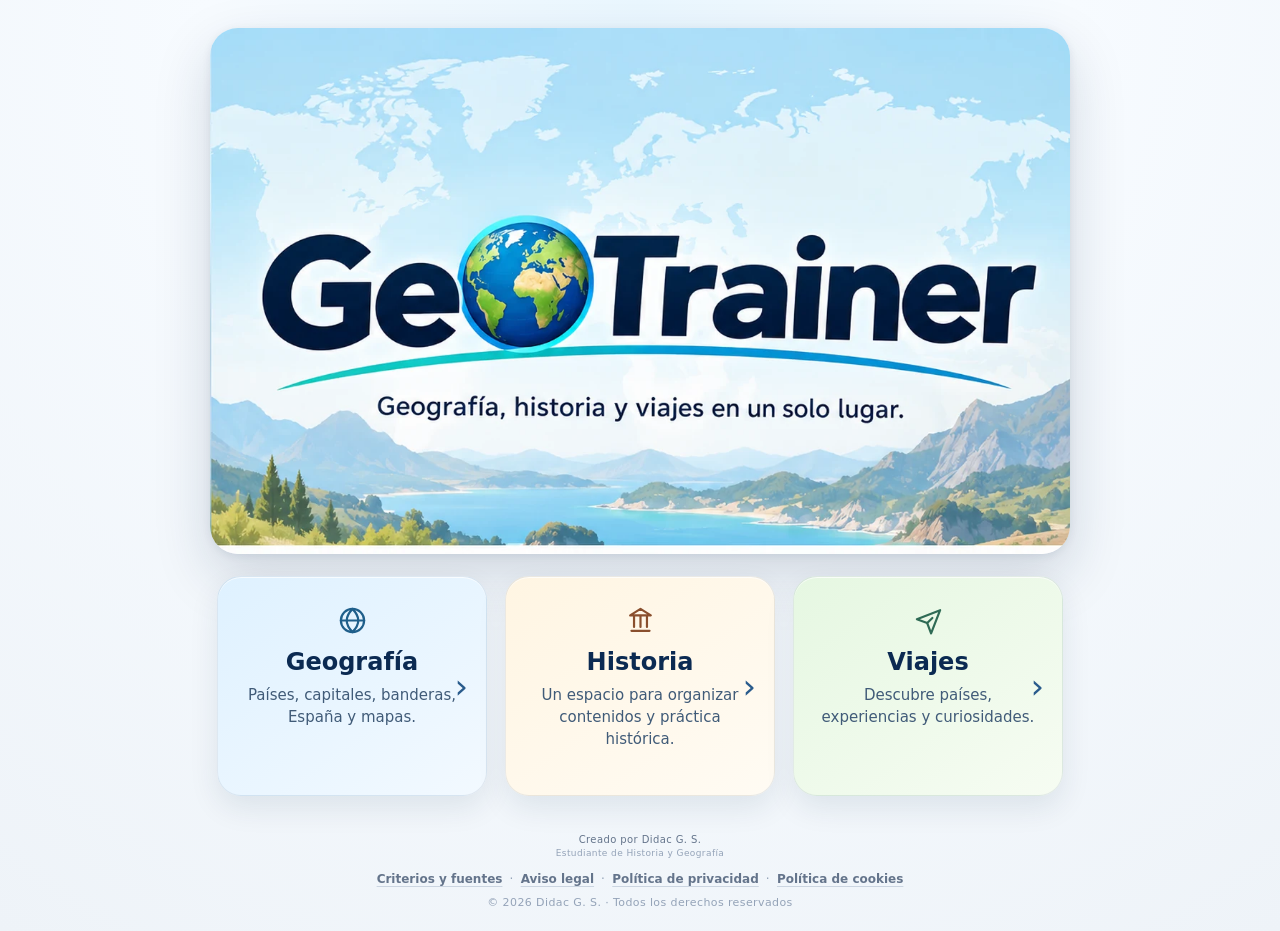
==== commit 908b6c6b: "Add files via upload" ====
--- a/index.html
+++ b/index.html
@@ -21,7 +21,7 @@
   <link rel="apple-touch-icon" sizes="180x180" href="apple-touch-icon.png">
   <link rel="manifest" href="site.webmanifest">
 
-  <link rel="stylesheet" href="style.css?v=20261016-r2">
+  <link rel="stylesheet" href="style.css?v=20261016-r2fix1">
 </head>
 
 <body>
@@ -2512,7 +2512,7 @@
 <script src="countries.js?v=20261016-r2"></script>
 <script src="espana.js?v=20261016-r2"></script>
 <script src="sabiasque.js?v=20261016-r2"></script>
-<script src="script.js?v=20261016-r2"></script>
+<script src="script.js?v=20261016-r2fix1"></script>
 <script src="mapas-europa.js?v=20261016-r2"></script>
 <script src="mapas-mundo.js?v=20261016-r2"></script>
 <script src="rios.js?v=20261016-r2"></script>
--- a/style.css
+++ b/style.css
@@ -75,7 +75,7 @@
 }
 
 .oculto {
-  display: none;
+  display: none !important;
 }
 
 /* BOTÓN VOLVER */
@@ -963,11 +963,9 @@
 #geografia-menu,
 #historia-menu,
 #viajes-menu,
-#mapas-orografia-menu,
-
-
-
-
+#mapas-orografia-menu {
+  color: #1f2937;
+}
 
 /* =========================================
    MARCA GEOTRAINER
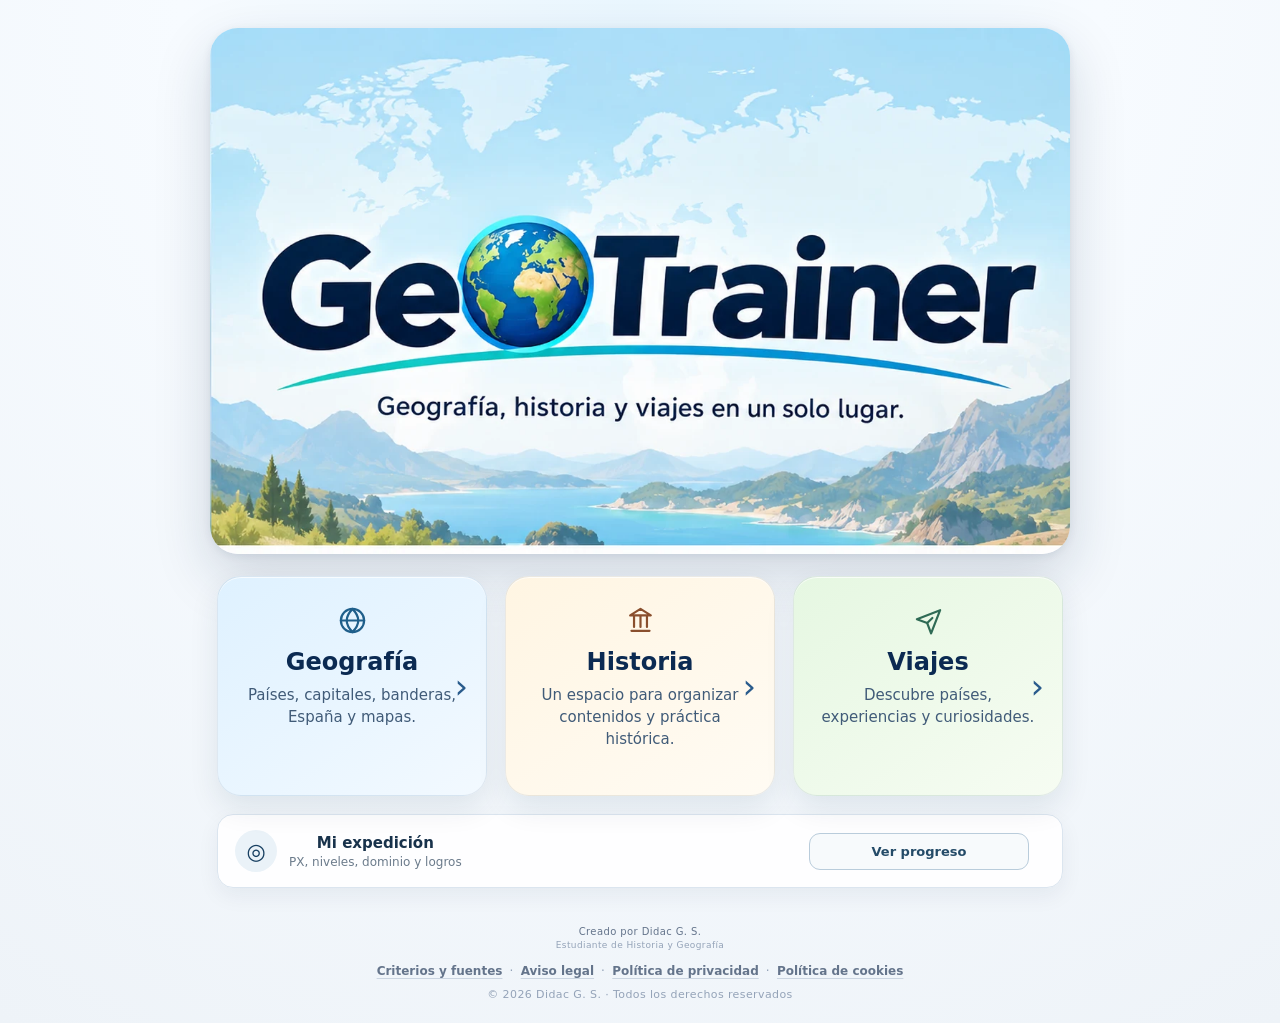
==== commit 06ff078a: "Add files via upload" ====
--- a/index.html
+++ b/index.html
@@ -21,7 +21,7 @@
   <link rel="apple-touch-icon" sizes="180x180" href="apple-touch-icon.png">
   <link rel="manifest" href="site.webmanifest">
 
-  <link rel="stylesheet" href="style.css?v=20261016-r2fix1">
+  <link rel="stylesheet" href="style.css?v=20261018-progress1">
 </head>
 
 <body>
@@ -87,6 +87,8 @@
     </button>
 
   </div>
+
+  <div id="progreso-home" class="progreso-home" aria-live="polite"></div>
 </section>
 
 
@@ -2236,6 +2238,15 @@
 
 
 <!-- =========================
+     MI EXPEDICIÓN
+========================== -->
+<section id="progreso-expedicion" class="oculto">
+  <button id="volver-progreso-expedicion" class="btn-volver">← Volver</button>
+  <div id="progreso-expedicion-contenido"></div>
+</section>
+
+
+<!-- =========================
      CRITERIOS Y FUENTES
 ========================== -->
 <section id="criterios-fuentes" class="oculto legal-page">
@@ -2345,7 +2356,7 @@
     </p>
 
     <p class="legal-update">
-      Última actualización: 11 de octubre de 2026.
+      Última actualización: 18 de octubre de 2026.
     </p>
 
   </div>
@@ -2379,12 +2390,13 @@
       al utilizar los ejercicios.
     </p>
 
-    <h3>2. Resultados de los ejercicios</h3>
-    <p>
-      Los aciertos, fallos, preguntas y resultados generados durante las partidas
-      se utilizan para el funcionamiento inmediato de la aplicación. En la versión
-      actual no se guardan mediante <em>localStorage</em>, cookies propias,
-      bases de datos de GeoTrainer ni sistemas propios de analítica.
+    <h3>2. Progreso educativo opcional</h3>
+    <p>
+      GeoTrainer permite activar de forma voluntaria «Mi expedición». Si el usuario
+      la activa, los PX, niveles, resultados, dominio, logros y conceptos pendientes
+      de repaso se guardan mediante <em>localStorage</em> exclusivamente en el navegador
+      y dispositivo utilizado. Esta información no se envía a servidores de GeoTrainer,
+      no se utiliza para analítica ni publicidad y puede borrarse o exportarse desde la propia aplicación.
     </p>
 
     <h3>3. Alojamiento y datos técnicos</h3>
@@ -2451,7 +2463,9 @@
     <p>
       GeoTrainer no instala intencionadamente cookies propias de analítica,
       publicidad, seguimiento o perfilado, ni utiliza actualmente herramientas
-      propias de medición de audiencia.
+      propias de medición de audiencia. La función opcional «Mi expedición» utiliza
+      <em>localStorage</em> únicamente después de que el usuario la active, con la
+      finalidad de conservar su progreso educativo en ese dispositivo.
     </p>
 
     <h3>2. Cookies técnicas o de terceros</h3>
@@ -2525,6 +2539,7 @@
 <script src="mapas-fisicos.js?v=20261016-r2"></script>
 <script src="espana-mapa.js?v=20261016-r2"></script>
 <script src="ui-revision2.js?v=20261016-r2"></script>
+<script src="progreso.js?v=20261018-progress1"></script>
 
 </body>
 </html>
--- a/style.css
+++ b/style.css
@@ -3965,3 +3965,660 @@
   color: #334155;
   line-height: 1.55;
 }
+
+
+/* =========================================
+   MI EXPEDICIÓN · PROGRESO LOCAL
+========================================= */
+
+.progreso-home {
+  display: grid;
+  grid-template-columns: minmax(0, 1fr) minmax(140px, 220px) auto;
+  gap: 16px;
+  align-items: center;
+  margin-top: 18px;
+  padding: 15px 17px;
+  border: 1px solid #dbe5ef;
+  border-radius: 16px;
+  background: rgba(255,255,255,.92);
+  box-shadow: 0 8px 22px rgba(15, 42, 69, .06);
+}
+
+.progreso-home-main {
+  display: flex;
+  align-items: center;
+  gap: 12px;
+  min-width: 0;
+}
+
+.progreso-home-simbolo {
+  display: grid;
+  place-items: center;
+  width: 42px;
+  height: 42px;
+  flex: 0 0 42px;
+  border-radius: 50%;
+  background: #eaf2f8;
+  color: #173f61;
+  font-size: 22px;
+  font-weight: 800;
+}
+
+.progreso-home-main strong,
+.progreso-home-main span {
+  display: block;
+}
+
+.progreso-home-main strong {
+  color: #18324b;
+  font-size: 15px;
+}
+
+.progreso-home-main span {
+  margin-top: 3px;
+  color: #6b7b8b;
+  font-size: 12px;
+}
+
+.progreso-home-nivel {
+  display: grid;
+  gap: 5px;
+}
+
+.progreso-home progress,
+.expedicion-identidad progress,
+.dominio-item progress,
+.progreso-recompensa-examen progress {
+  width: 100%;
+  height: 8px;
+  accent-color: #2f6b91;
+}
+
+.progreso-home-nivel small {
+  color: #778594;
+  font-size: 11px;
+  text-align: right;
+}
+
+.progreso-home-btn {
+  width: auto;
+  margin: 0;
+  padding: 10px 14px;
+  border: 1px solid #b9ccdb;
+  border-radius: 11px;
+  background: #f7fafc;
+  color: #244b68;
+  font-size: 13px;
+  font-weight: 800;
+}
+
+#progreso-expedicion {
+  color: #23384b;
+}
+
+#progreso-expedicion-contenido {
+  max-width: 980px;
+  margin: 0 auto;
+}
+
+.progreso-activar-card {
+  max-width: 620px;
+  margin: 40px auto;
+  padding: 34px;
+  border: 1px solid #dbe5ef;
+  border-radius: 20px;
+  background: #fff;
+  text-align: center;
+  box-shadow: 0 16px 38px rgba(15, 42, 69, .08);
+}
+
+.progreso-activar-card h2 {
+  margin: 14px 0 8px;
+  color: #163650;
+}
+
+.progreso-activar-card p {
+  color: #526476;
+  line-height: 1.65;
+}
+
+.progreso-privacidad-mini {
+  margin: 18px 0;
+  padding: 12px 14px;
+  border-radius: 10px;
+  background: #f6f9fb;
+  color: #657789;
+  font-size: 12px;
+  line-height: 1.55;
+}
+
+.btn-progreso-principal,
+.btn-progreso-activar-examen {
+  width: auto;
+  margin: 0;
+  padding: 11px 16px;
+  border: 0;
+  border-radius: 11px;
+  background: #173f61;
+  color: #fff;
+  font-weight: 800;
+}
+
+.progreso-avatar {
+  display: grid;
+  place-items: center;
+  width: 82px;
+  height: 82px;
+  flex: 0 0 82px;
+  border-radius: 50%;
+  background: radial-gradient(circle at 35% 30%, #f4f8fb, #dce8f0);
+  border: 1px solid #c8d8e5;
+  color: #173f61;
+  font-size: 36px;
+  font-weight: 900;
+  box-shadow: inset 0 0 0 7px #fff;
+}
+
+.progreso-avatar-inactivo {
+  margin: 0 auto;
+}
+
+.expedicion-hero {
+  display: flex;
+  gap: 22px;
+  align-items: center;
+  margin: 18px 0 20px;
+  padding: 24px;
+  border-radius: 18px;
+  background: linear-gradient(135deg, #f5f9fc, #edf4f8);
+  border: 1px solid #d8e5ee;
+}
+
+.expedicion-identidad {
+  min-width: 0;
+  flex: 1;
+}
+
+.expedicion-kicker,
+.recompensa-kicker {
+  display: block;
+  margin-bottom: 5px;
+  color: #678095;
+  font-size: 11px;
+  font-weight: 900;
+  letter-spacing: .08em;
+  text-transform: uppercase;
+}
+
+.expedicion-identidad h2 {
+  margin: 0;
+  color: #153650;
+  font-size: 27px;
+}
+
+.expedicion-identidad p {
+  margin: 5px 0 13px;
+  color: #5d7082;
+}
+
+.expedicion-identidad small {
+  display: block;
+  margin-top: 5px;
+  color: #738394;
+  font-size: 11px;
+}
+
+.expedicion-resumen-grid {
+  display: grid;
+  grid-template-columns: repeat(4, 1fr);
+  gap: 12px;
+  margin-bottom: 22px;
+}
+
+.stat-card {
+  padding: 16px;
+  border: 1px solid #e0e8ef;
+  border-radius: 13px;
+  background: #fff;
+  text-align: center;
+}
+
+.stat-card strong {
+  display: block;
+  color: #163650;
+  font-size: 24px;
+}
+
+.stat-card span {
+  color: #718091;
+  font-size: 12px;
+}
+
+.expedicion-bloque {
+  margin: 18px 0;
+  padding: 20px;
+  border: 1px solid #e0e8ef;
+  border-radius: 16px;
+  background: #fff;
+}
+
+.expedicion-titulo {
+  display: flex;
+  justify-content: space-between;
+  gap: 15px;
+  align-items: baseline;
+  margin-bottom: 15px;
+}
+
+.expedicion-titulo span {
+  color: #173c5a;
+  font-size: 18px;
+  font-weight: 900;
+}
+
+.expedicion-titulo small {
+  color: #8090a0;
+  font-size: 11px;
+}
+
+.dominio-grid {
+  display: grid;
+  grid-template-columns: repeat(3, 1fr);
+  gap: 12px;
+}
+
+.dominio-item {
+  padding: 13px;
+  border-radius: 11px;
+  background: #f7fafc;
+  border: 1px solid #e4ebf0;
+}
+
+.dominio-cabecera {
+  display: flex;
+  justify-content: space-between;
+  gap: 10px;
+  margin-bottom: 8px;
+}
+
+.dominio-cabecera span {
+  color: #41596d;
+  font-size: 13px;
+  font-weight: 700;
+}
+
+.dominio-cabecera strong {
+  color: #173f61;
+  font-size: 13px;
+}
+
+.dominio-item small {
+  display: block;
+  margin-top: 5px;
+  color: #8794a0;
+  font-size: 10px;
+}
+
+.dominio-vacio {
+  opacity: .62;
+}
+
+.coleccion-grid {
+  display: grid;
+  grid-template-columns: repeat(4, 1fr);
+  gap: 12px;
+}
+
+.objeto-card {
+  min-height: 145px;
+  padding: 15px;
+  border-radius: 13px;
+  border: 1px solid #e0e8ef;
+  background: #f9fbfc;
+  text-align: center;
+}
+
+.objeto-icono {
+  margin-bottom: 8px;
+  font-size: 28px;
+}
+
+.objeto-card strong,
+.objeto-card span,
+.objeto-card small {
+  display: block;
+}
+
+.objeto-card strong {
+  color: #29465d;
+  font-size: 13px;
+}
+
+.objeto-card span {
+  margin-top: 6px;
+  color: #718091;
+  font-size: 11px;
+  line-height: 1.4;
+}
+
+.objeto-card small {
+  margin-top: 8px;
+  color: #8090a0;
+  font-size: 10px;
+}
+
+.objeto-bloqueado {
+  filter: grayscale(1);
+  opacity: .58;
+}
+
+.objeto-obtenido {
+  border-color: #c6d9e7;
+  background: #f3f8fb;
+}
+
+.logros-lista,
+.repaso-lista {
+  display: grid;
+  gap: 8px;
+}
+
+.logro-linea,
+.repaso-item {
+  display: flex;
+  gap: 12px;
+  align-items: center;
+  padding: 11px 12px;
+  border: 1px solid #e7edf2;
+  border-radius: 10px;
+  background: #fafcfd;
+}
+
+.logro-linea div,
+.repaso-item div {
+  flex: 1;
+  min-width: 0;
+}
+
+.logro-linea strong,
+.logro-linea small,
+.repaso-item strong,
+.repaso-item span,
+.repaso-item small {
+  display: block;
+}
+
+.logro-linea strong,
+.repaso-item strong {
+  color: #345167;
+  font-size: 13px;
+}
+
+.logro-linea small,
+.repaso-item span,
+.repaso-item small {
+  margin-top: 2px;
+  color: #758594;
+  font-size: 11px;
+}
+
+.logro-marca {
+  display: grid;
+  place-items: center;
+  width: 28px;
+  height: 28px;
+  flex: 0 0 28px;
+  border-radius: 50%;
+  background: #eef3f6;
+  color: #8090a0;
+  font-weight: 900;
+}
+
+.logro-ok .logro-marca {
+  background: #e4f2e9;
+  color: #2f7650;
+}
+
+.repaso-item {
+  justify-content: space-between;
+}
+
+.repaso-item > small {
+  flex: 0 0 auto;
+  max-width: 40%;
+  text-align: right;
+}
+
+.repaso-vacio {
+  padding: 20px;
+  border-radius: 11px;
+  background: #f7fafc;
+  text-align: center;
+}
+
+.repaso-vacio strong,
+.repaso-vacio span {
+  display: block;
+}
+
+.repaso-vacio strong {
+  color: #37614d;
+}
+
+.repaso-vacio span,
+.repaso-mas {
+  margin-top: 4px;
+  color: #7c8b98;
+  font-size: 12px;
+}
+
+.progreso-gestion p {
+  color: #657789;
+  font-size: 13px;
+}
+
+.progreso-acciones {
+  display: flex;
+  flex-wrap: wrap;
+  gap: 9px;
+}
+
+.progreso-acciones button {
+  width: auto;
+  margin: 0;
+}
+
+.btn-progreso-peligro {
+  padding: 10px 14px;
+  border: 1px solid #e3caca;
+  border-radius: 10px;
+  background: #fff9f9;
+  color: #8b4141;
+  font-weight: 700;
+}
+
+.progreso-recompensa-examen {
+  max-width: 620px;
+  margin: 16px auto 22px;
+  padding: 17px 18px;
+  border: 1px solid #c9dce9;
+  border-radius: 14px;
+  background: #f4f9fc;
+  color: #29465d;
+}
+
+.recompensa-cabecera {
+  display: flex;
+  justify-content: space-between;
+  gap: 12px;
+  align-items: end;
+}
+
+.recompensa-cabecera strong {
+  color: #173f61;
+  font-size: 22px;
+}
+
+.recompensa-nivel {
+  margin: 8px 0 7px;
+  color: #405d73;
+  font-size: 13px;
+  font-weight: 800;
+}
+
+.progreso-recompensa-examen > small {
+  display: block;
+  margin-top: 7px;
+  color: #748595;
+  font-size: 11px;
+  line-height: 1.45;
+}
+
+.recompensa-extra {
+  margin-top: 9px;
+  color: #55724f;
+  font-size: 11px;
+  font-weight: 700;
+}
+
+.recompensa-desbloqueo {
+  margin-top: 12px;
+  padding: 11px 12px;
+  border-left: 3px solid #b18348;
+  border-radius: 7px;
+  background: #fffaf2;
+}
+
+.recompensa-desbloqueo strong,
+.recompensa-desbloqueo span {
+  display: block;
+}
+
+.recompensa-desbloqueo strong {
+  color: #76562f;
+  font-size: 12px;
+}
+
+.recompensa-desbloqueo span {
+  margin-top: 3px;
+  color: #736554;
+  font-size: 11px;
+}
+
+.progreso-recompensa-inactiva {
+  display: flex;
+  justify-content: space-between;
+  gap: 16px;
+  align-items: center;
+  background: #f8fafb;
+  border-color: #e1e8ed;
+}
+
+.progreso-recompensa-inactiva strong,
+.progreso-recompensa-inactiva small {
+  display: block;
+}
+
+.progreso-recompensa-inactiva small {
+  margin-top: 4px;
+  color: #738392;
+  font-size: 11px;
+}
+
+.progreso-toast {
+  position: fixed;
+  right: 18px;
+  bottom: 18px;
+  z-index: 9999;
+  max-width: 320px;
+  padding: 13px 15px;
+  border: 1px solid #c8d9e5;
+  border-radius: 12px;
+  background: #fff;
+  box-shadow: 0 12px 36px rgba(15, 42, 69, .16);
+}
+
+.progreso-toast strong,
+.progreso-toast span {
+  display: block;
+}
+
+.progreso-toast strong {
+  color: #173f61;
+  font-size: 12px;
+}
+
+.progreso-toast span {
+  margin-top: 3px;
+  color: #647789;
+  font-size: 11px;
+}
+
+@media (max-width: 760px) {
+  .progreso-home {
+    grid-template-columns: 1fr auto;
+  }
+
+  .progreso-home-nivel {
+    grid-column: 1 / -1;
+    grid-row: 2;
+  }
+
+  .expedicion-resumen-grid,
+  .coleccion-grid {
+    grid-template-columns: 1fr 1fr;
+  }
+
+  .dominio-grid {
+    grid-template-columns: 1fr 1fr;
+  }
+}
+
+@media (max-width: 520px) {
+  .progreso-home {
+    grid-template-columns: 1fr;
+  }
+
+  .progreso-home-btn {
+    width: 100%;
+  }
+
+  .expedicion-hero {
+    align-items: flex-start;
+    padding: 18px;
+  }
+
+  .progreso-avatar {
+    width: 58px;
+    height: 58px;
+    flex-basis: 58px;
+    font-size: 26px;
+  }
+
+  .expedicion-identidad h2 {
+    font-size: 21px;
+  }
+
+  .expedicion-resumen-grid,
+  .dominio-grid,
+  .coleccion-grid {
+    grid-template-columns: 1fr;
+  }
+
+  .expedicion-titulo,
+  .recompensa-cabecera,
+  .progreso-recompensa-inactiva {
+    align-items: flex-start;
+    flex-direction: column;
+  }
+
+  .repaso-item {
+    align-items: flex-start;
+    flex-direction: column;
+  }
+
+  .repaso-item > small {
+    max-width: none;
+    text-align: left;
+  }
+}
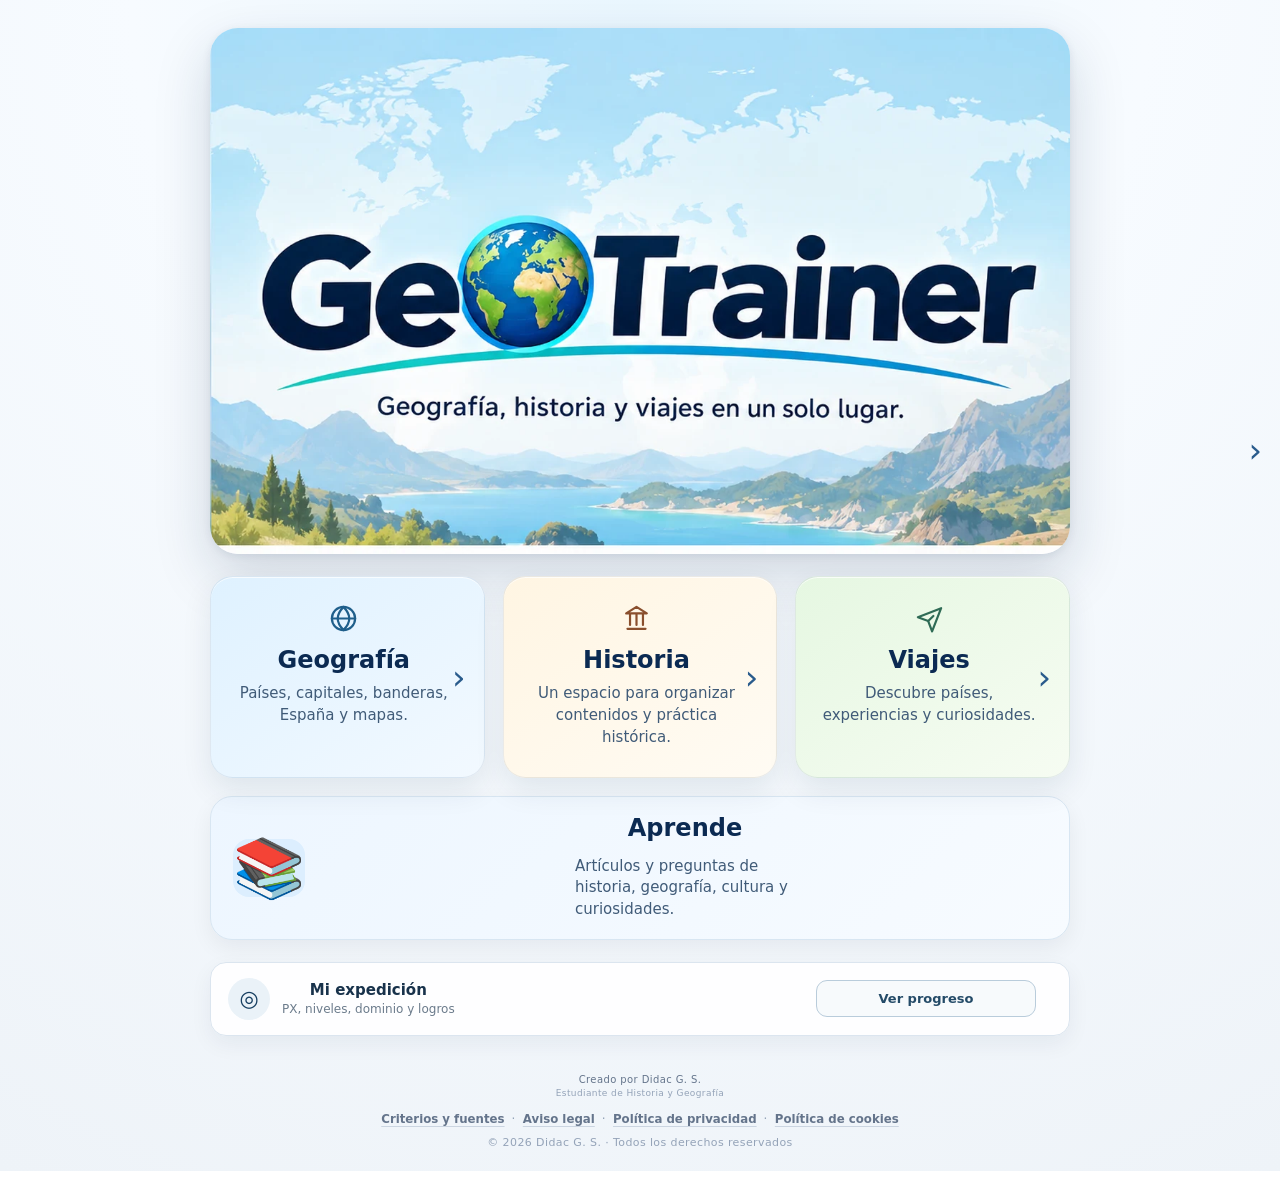
==== commit 0a97c7f2: "Add files via upload" ====
--- a/index.html
+++ b/index.html
@@ -5,7 +5,7 @@
   <meta name="viewport" content="width=device-width, initial-scale=1.0">
   <meta
     http-equiv="Content-Security-Policy"
-    content="default-src 'self'; base-uri 'none'; object-src 'none'; script-src 'self'; style-src 'self'; img-src 'self' data:; font-src 'self'; connect-src 'none'; media-src 'self'; worker-src 'self'; manifest-src 'self'; form-action 'none'"
+    content="default-src 'self'; base-uri 'none'; object-src 'none'; script-src 'self'; style-src 'self'; img-src 'self' data: https:; font-src 'self'; connect-src 'self'; media-src 'self'; worker-src 'self'; manifest-src 'self'; form-action 'none'"
   >
   <meta name="referrer" content="no-referrer">
 
@@ -21,7 +21,7 @@
   <link rel="apple-touch-icon" sizes="180x180" href="apple-touch-icon.png">
   <link rel="manifest" href="site.webmanifest">
 
-  <link rel="stylesheet" href="style.css?v=20261018-progress1">
+  <link rel="stylesheet" href="style.css?v=20261019-mapux1">
 </head>
 
 <body>
@@ -2527,19 +2527,21 @@
 <script src="espana.js?v=20261016-r2"></script>
 <script src="sabiasque.js?v=20261016-r2"></script>
 <script src="script.js?v=20261016-r2fix1"></script>
+  <script src="aprende.js?v=1"></script>
 <script src="mapas-europa.js?v=20261016-r2"></script>
 <script src="mapas-mundo.js?v=20261016-r2"></script>
-<script src="rios.js?v=20261016-r2"></script>
-<script src="mapas.js?v=20261016-r2"></script>
+<script src="mapa-ux.js?v=20261106-encuadre"></script>
+<script src="rios.js?v=20261106-encuadre"></script>
+<script src="mapas.js?v=20261106-encuadre"></script>
 <script src="monedas.js?v=20261016-r2"></script>
 <script src="mares.js?v=20261016-r2"></script>
 <script src="historia.js?v=20261016-r2"></script>
 <script src="maravillas.js?v=20261016-r2"></script>
 <script src="montanas.js?v=20261016-r2"></script>
-<script src="mapas-fisicos.js?v=20261016-r2"></script>
-<script src="espana-mapa.js?v=20261016-r2"></script>
+<script src="mapas-fisicos.js?v=20261106-encuadre"></script>
+<script src="espana-mapa.js?v=20261106-encuadre"></script>
 <script src="ui-revision2.js?v=20261016-r2"></script>
-<script src="progreso.js?v=20261018-progress1"></script>
+<script src="progreso.js?v=20261018-progress2"></script>
 
 </body>
 </html>
--- a/style.css
+++ b/style.css
@@ -1950,7 +1950,6 @@
 /* Punto visible ligeramente mayor, sin hacerse pesado */
 
 .mapas-capital-visible {
-  r: 5.5;
   fill: #263b50;
   stroke: #ffffff;
   stroke-width: 1.5;
@@ -1960,7 +1959,6 @@
    final se calcula por proximidad sobre todo el mapa. */
 
 .mapas-capital-hit {
-  r: 18;
   fill: transparent;
   stroke: transparent;
 }
@@ -2023,7 +2021,6 @@
   }
 
   .mapas-capital-visible {
-    r: 6;
   }
 }
 
@@ -3828,7 +3825,6 @@
 
 .fisico-punto-activo .fisico-punto-visible {
   fill: #d97706;
-  r: 7;
 }
 
 .fisico-punto-correcto .fisico-punto-visible,
@@ -4622,3 +4618,428 @@
     text-align: left;
   }
 }
+
+
+/* Progreso v2: recompensas contenidas y repaso separado de la nota */
+.progreso-reglas {
+  display: grid;
+  grid-template-columns: repeat(2, minmax(0, 1fr));
+  gap: 10px;
+}
+
+.progreso-reglas > div {
+  padding: 12px 13px;
+  border: 1px solid #e1e8ed;
+  border-radius: 11px;
+  background: #fbfcfd;
+}
+
+.progreso-reglas strong,
+.progreso-reglas span {
+  display: block;
+}
+
+.progreso-reglas strong {
+  color: #29465d;
+  font-size: 12px;
+}
+
+.progreso-reglas span {
+  margin-top: 4px;
+  color: #6d7e8c;
+  font-size: 11px;
+  line-height: 1.45;
+}
+
+.recompensa-resumen {
+  display: flex;
+  align-items: baseline;
+  gap: 8px;
+  margin: 10px 0 3px;
+}
+
+.recompensa-resumen strong {
+  color: #173f61;
+  font-size: 17px;
+}
+
+.recompensa-resumen span {
+  color: #657b8c;
+  font-size: 11px;
+  font-weight: 700;
+}
+
+.recompensa-original {
+  display: flex;
+  justify-content: space-between;
+  gap: 12px;
+  margin-top: 10px;
+  padding-top: 9px;
+  border-top: 1px solid #dbe6ed;
+  color: #526b7e;
+  font-size: 11px;
+}
+
+.repaso-estado {
+  display: inline-block !important;
+  width: fit-content;
+  margin-top: 5px !important;
+  padding: 3px 7px;
+  border-radius: 999px;
+  background: #edf4f8;
+  color: #526f82 !important;
+  font-size: 10px !important;
+  font-weight: 800;
+}
+
+@media (max-width: 640px) {
+  .progreso-reglas {
+    grid-template-columns: 1fr;
+  }
+
+  .recompensa-original {
+    display: block;
+  }
+
+  .recompensa-original span {
+    display: block;
+    margin-top: 3px;
+  }
+}
+
+
+/* =========================================
+   MAPAS · UX TÁCTIL V2
+   Objetivos táctiles, vista ampliada y móvil
+========================================= */
+
+.mapas-lienzo,
+.rios-mapa-lienzo,
+.mapa-lienzo-amplio {
+  position: relative;
+}
+
+.mapa-ux-svg {
+  touch-action: none;
+  user-select: none;
+  -webkit-user-select: none;
+}
+
+/* Controles propios: 44 px mínimos para uso cómodo con dedo. */
+.mapa-ux-toolbar {
+  position: absolute;
+  top: 10px;
+  right: 10px;
+  z-index: 12;
+  display: flex;
+  flex-direction: column;
+  gap: 7px;
+}
+
+.mapa-ux-toolbar button {
+  width: 44px;
+  height: 44px;
+  min-width: 44px;
+  min-height: 44px;
+  margin: 0;
+  padding: 0;
+  border: 1px solid #cbd5e1;
+  border-radius: 11px;
+  background: rgba(255,255,255,.96);
+  color: #263b50;
+  box-shadow: 0 2px 10px rgba(15,23,42,.12);
+  font-size: 24px;
+  font-weight: 650;
+  line-height: 1;
+  transform: none;
+}
+
+.mapa-ux-toolbar button:hover,
+.mapa-ux-toolbar button:focus-visible {
+  background: #fff;
+  color: #0f2740;
+  transform: none;
+}
+
+/* También elevamos los controles del mapa de ríos al mismo tamaño táctil. */
+.rios-mapa-control {
+  width: 44px;
+  height: 44px;
+  min-width: 44px;
+  min-height: 44px;
+}
+
+/* Los trazados finos conservan su aspecto, pero su zona invisible de toque crece. */
+.rios-mapa-rio-hit {
+  stroke-width: 34;
+  pointer-events: stroke;
+}
+
+.esp-mapa-rio-hit {
+  stroke-width: 34;
+  pointer-events: stroke;
+}
+
+/* El tamaño visual del punto se calcula en JS en píxeles de pantalla. */
+.mapas-capital-visible,
+.mapas-micro-visible,
+.fisico-punto-visible,
+.esp-mapa-punto-visible {
+  transition: fill .14s ease, stroke .14s ease, opacity .14s ease;
+}
+
+/* Área SVG generosa como respaldo. La selección principal se resuelve en píxeles reales. */
+.mapas-capital-hit,
+.mapas-micro-hit,
+.fisico-punto-hit,
+.esp-mapa-punto-hit {
+  fill: transparent;
+  stroke: transparent;
+  cursor: pointer;
+}
+
+.mapa-ux-toast {
+  position: absolute;
+  left: 50%;
+  bottom: 14px;
+  z-index: 20;
+  max-width: calc(100% - 28px);
+  padding: 9px 13px;
+  border-radius: 999px;
+  background: rgba(15,39,64,.92);
+  color: #fff;
+  box-shadow: 0 5px 18px rgba(15,23,42,.22);
+  font-size: 12px;
+  font-weight: 750;
+  text-align: center;
+  opacity: 0;
+  pointer-events: none;
+  transform: translate(-50%, 8px);
+  transition: opacity .16s ease, transform .16s ease;
+}
+
+.mapa-ux-toast.visible {
+  opacity: 1;
+  transform: translate(-50%, 0);
+}
+
+/* Vista ampliada: no depende de la API Fullscreen y funciona también en iPhone. */
+body.mapa-ux-body-focus {
+  overflow: hidden;
+  overscroll-behavior: none;
+}
+
+.mapa-ux-focus {
+  position: fixed !important;
+  inset: 0 !important;
+  z-index: 9999 !important;
+  width: 100vw !important;
+  max-width: none !important;
+  height: 100dvh !important;
+  margin: 0 !important;
+  padding: max(6px, env(safe-area-inset-top)) max(6px, env(safe-area-inset-right)) max(6px, env(safe-area-inset-bottom)) max(6px, env(safe-area-inset-left)) !important;
+  border: 0 !important;
+  border-radius: 0 !important;
+  background: #eaf2f6 !important;
+  box-shadow: none !important;
+  transform: none !important;
+  display: flex !important;
+  flex-direction: column !important;
+  overflow: hidden !important;
+}
+
+.mapa-ux-focus svg {
+  flex: 1 1 auto;
+  display: block;
+  width: 100% !important;
+  height: 100% !important;
+  min-height: 0 !important;
+  max-height: none !important;
+  border-radius: 0 !important;
+}
+
+.mapa-ux-focus .mapas-fuente,
+.mapa-ux-focus .rios-mapa-leyenda {
+  flex: 0 0 auto;
+  padding: 5px 8px;
+  background: rgba(248,250,252,.95);
+  text-align: left;
+  font-size: 9px;
+}
+
+.mapa-ux-focus-prompt {
+  position: absolute;
+  top: max(10px, env(safe-area-inset-top));
+  left: max(10px, env(safe-area-inset-left));
+  z-index: 14;
+  max-width: min(66vw, 520px);
+  padding: 9px 12px;
+  border: 1px solid rgba(203,213,225,.9);
+  border-radius: 11px;
+  background: rgba(255,255,255,.94);
+  color: #17212b;
+  box-shadow: 0 2px 10px rgba(15,23,42,.10);
+  font-size: 13px;
+  font-weight: 750;
+  line-height: 1.3;
+  pointer-events: none;
+}
+
+.mapa-ux-focus .mapa-ux-toolbar,
+.mapa-ux-focus .rios-mapa-controles {
+  top: max(10px, env(safe-area-inset-top));
+  right: max(10px, env(safe-area-inset-right));
+}
+
+@media (max-width: 760px) {
+  /* El mapa rompe el padding de la tarjeta y usa casi todo el ancho real del móvil. */
+  .mapas-lienzo,
+  .rios-mapa-lienzo,
+  .mapa-lienzo-amplio {
+    width: calc(100vw - 8px);
+    max-width: none;
+    margin-left: 50%;
+    transform: translateX(-50%);
+  }
+
+  .mapas-lienzo,
+  .rios-mapa-lienzo,
+  .fisico-svg,
+  .espana-mapa-svg {
+    border-radius: 8px;
+  }
+
+  .mapa-ux-toolbar,
+  .rios-mapa-controles {
+    top: 8px;
+    right: 8px;
+    gap: 6px;
+  }
+
+  .mapa-ux-toolbar button,
+  .rios-mapa-control {
+    width: 46px;
+    height: 46px;
+    min-width: 46px;
+    min-height: 46px;
+  }
+
+  .rios-mapa-rio-hit,
+  .esp-mapa-rio-hit {
+    stroke-width: 44;
+  }
+
+  .mapas-ayuda,
+  .mapa-selector-intro,
+  .mapa-didactico-aviso {
+    font-size: 12px;
+  }
+}
+
+@media (max-width: 760px) and (orientation: landscape) {
+  .mapa-ux-focus-prompt {
+    max-width: 52vw;
+  }
+}
+
+@media (prefers-reduced-motion: reduce) {
+  .mapa-ux-toast,
+  .mapas-capital-visible,
+  .mapas-micro-visible,
+  .fisico-punto-visible,
+  .esp-mapa-punto-visible {
+    transition: none !important;
+  }
+}
+
+/* =========================================
+   APRENDE · TARJETA DESTACADA EN PORTADA
+========================================= */
+
+.aprende-destacado {
+  width: 100%;
+  display: flex;
+  align-items: center;
+  gap: 18px;
+  margin: 18px 0 22px 0;
+  padding: 18px 22px;
+  border-radius: 22px;
+  border: 1px solid #d8e6f2;
+  background: linear-gradient(135deg, #edf6ff 0%, #f7fbff 100%);
+  box-shadow: 0 8px 22px rgba(15, 23, 42, 0.06);
+  cursor: pointer;
+  transition: transform 0.18s ease, box-shadow 0.18s ease, border-color 0.18s ease;
+}
+
+.aprende-destacado:hover {
+  transform: translateY(-1px);
+  box-shadow: 0 12px 28px rgba(15, 23, 42, 0.10);
+  border-color: #bfd7ee;
+}
+
+.aprende-destacado .boton-icono {
+  flex: 0 0 auto;
+  width: 58px;
+  height: 58px;
+  border-radius: 16px;
+  display: flex;
+  align-items: center;
+  justify-content: center;
+  background: #dceefe;
+  font-size: 31px;
+  line-height: 1;
+}
+
+.aprende-destacado .boton-texto {
+  flex: 1;
+  text-align: left;
+}
+
+.aprende-destacado .boton-texto strong {
+  display: block;
+  margin-bottom: 4px;
+  color: #12345b;
+  font-size: 27px;
+  line-height: 1.15;
+}
+
+.aprende-destacado .boton-texto small {
+  display: block;
+  color: #47627e;
+  font-size: 16px;
+  line-height: 1.5;
+}
+
+.aprende-destacado .boton-flecha {
+  flex: 0 0 auto;
+  color: #2d5f8f;
+  font-size: 30px;
+  line-height: 1;
+}
+
+@media (max-width: 768px) {
+  .aprende-destacado {
+    padding: 16px 18px;
+    gap: 14px;
+    border-radius: 18px;
+  }
+
+  .aprende-destacado .boton-icono {
+    width: 50px;
+    height: 50px;
+    font-size: 27px;
+    border-radius: 14px;
+  }
+
+  .aprende-destacado .boton-texto strong {
+    font-size: 23px;
+  }
+
+  .aprende-destacado .boton-texto small {
+    font-size: 14px;
+  }
+
+  .aprende-destacado .boton-flecha {
+    font-size: 26px;
+  }
+}
